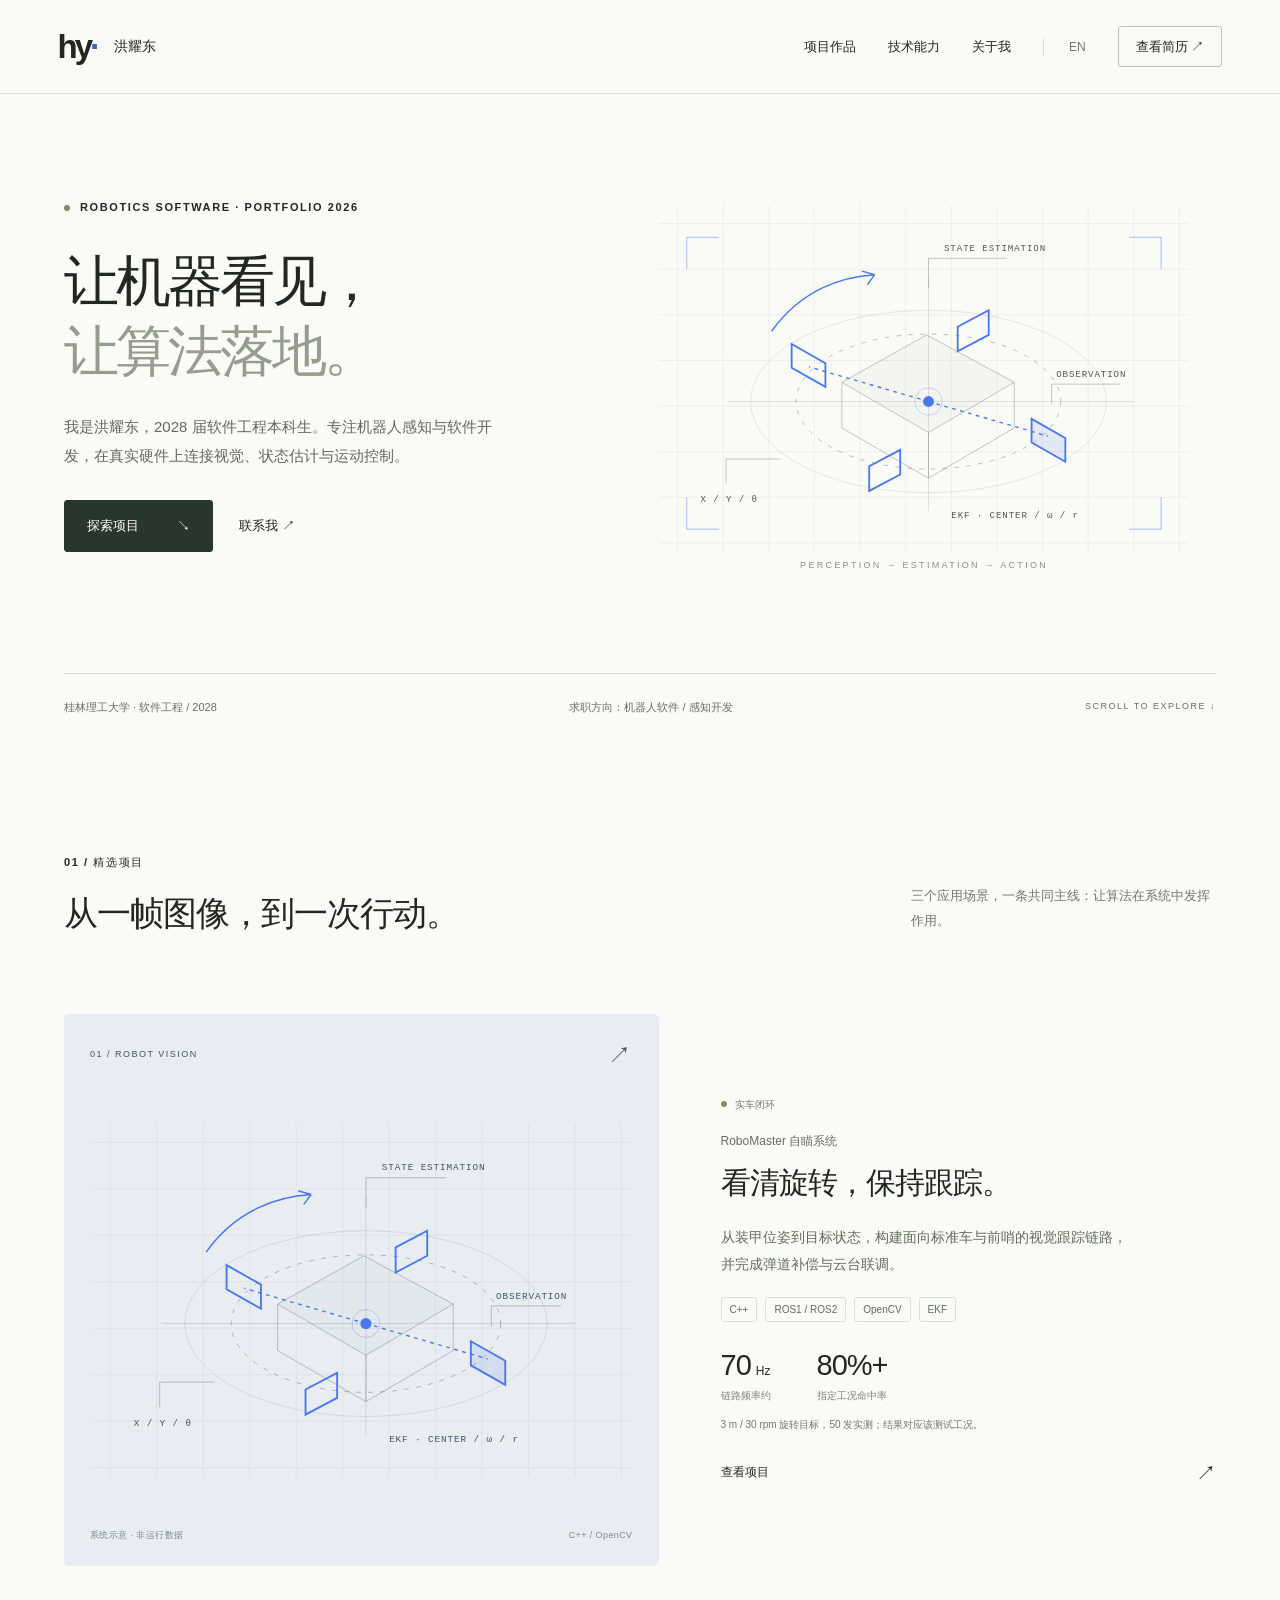
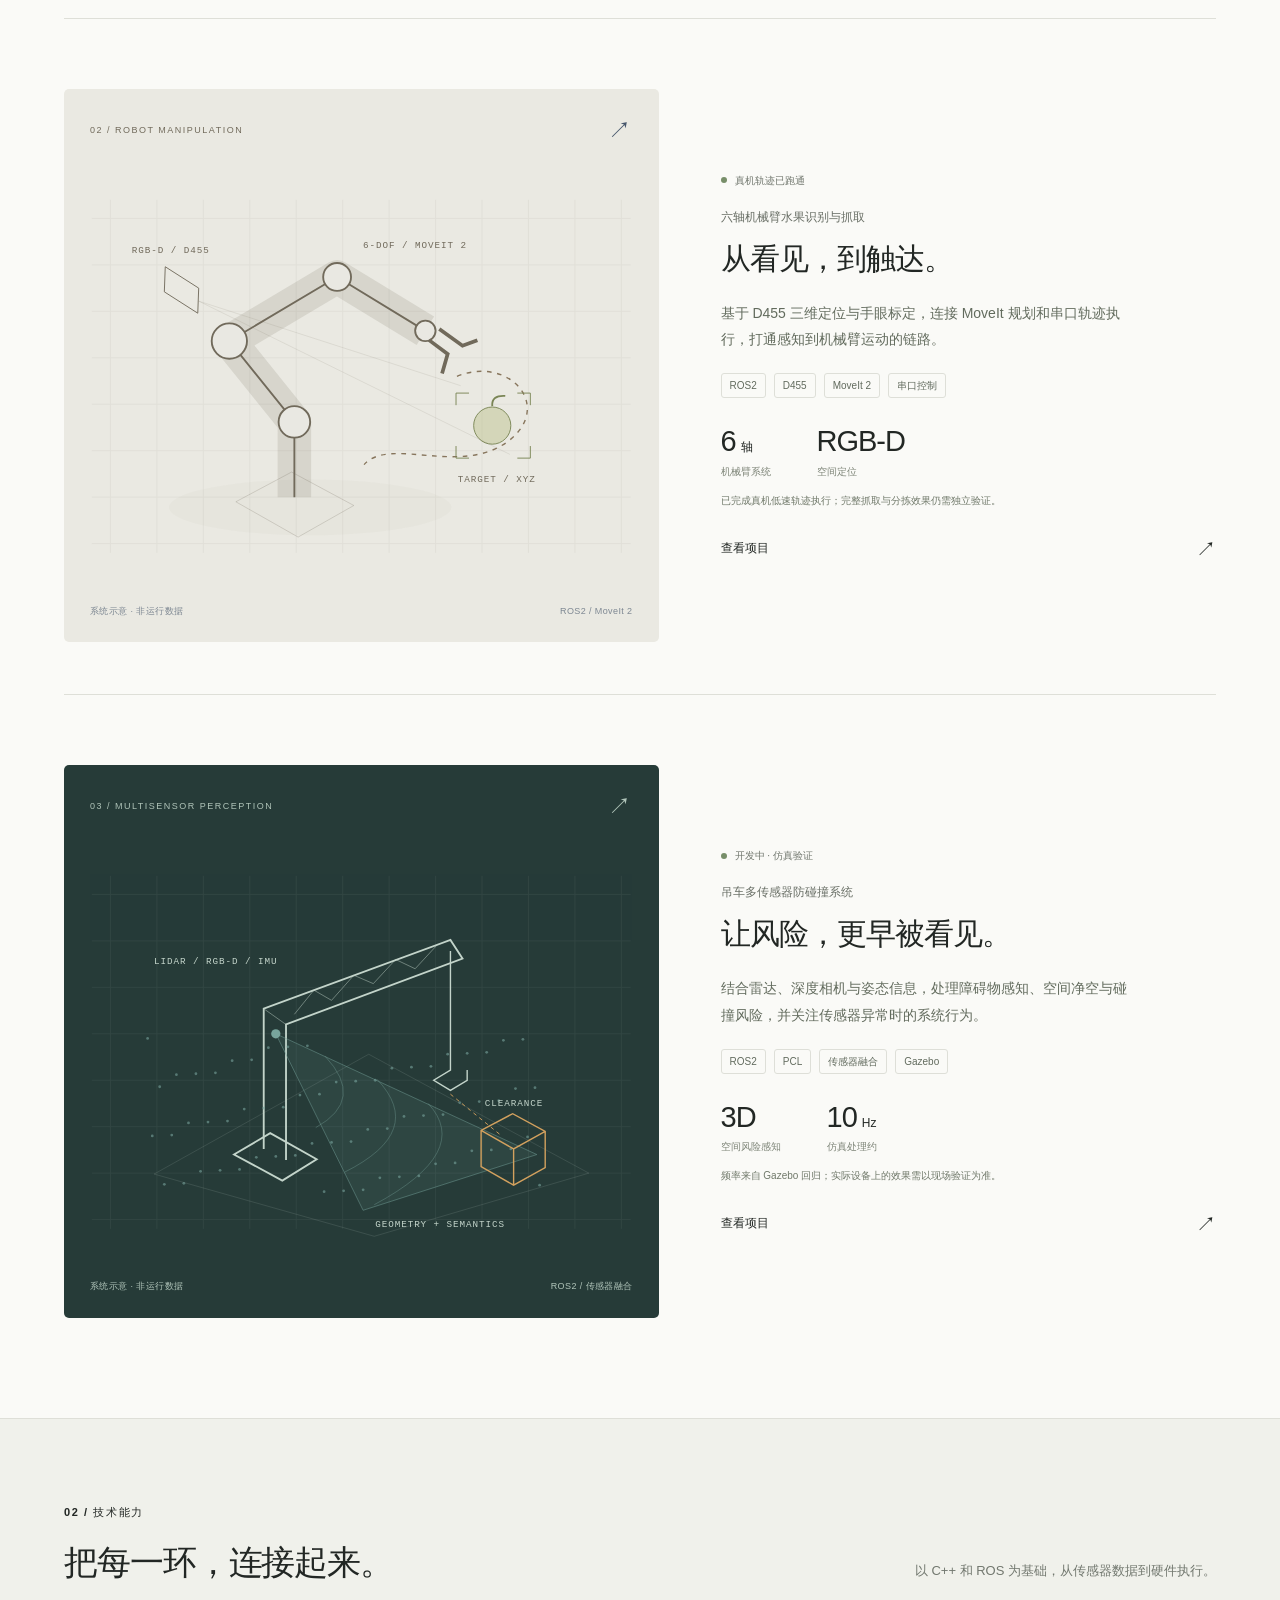
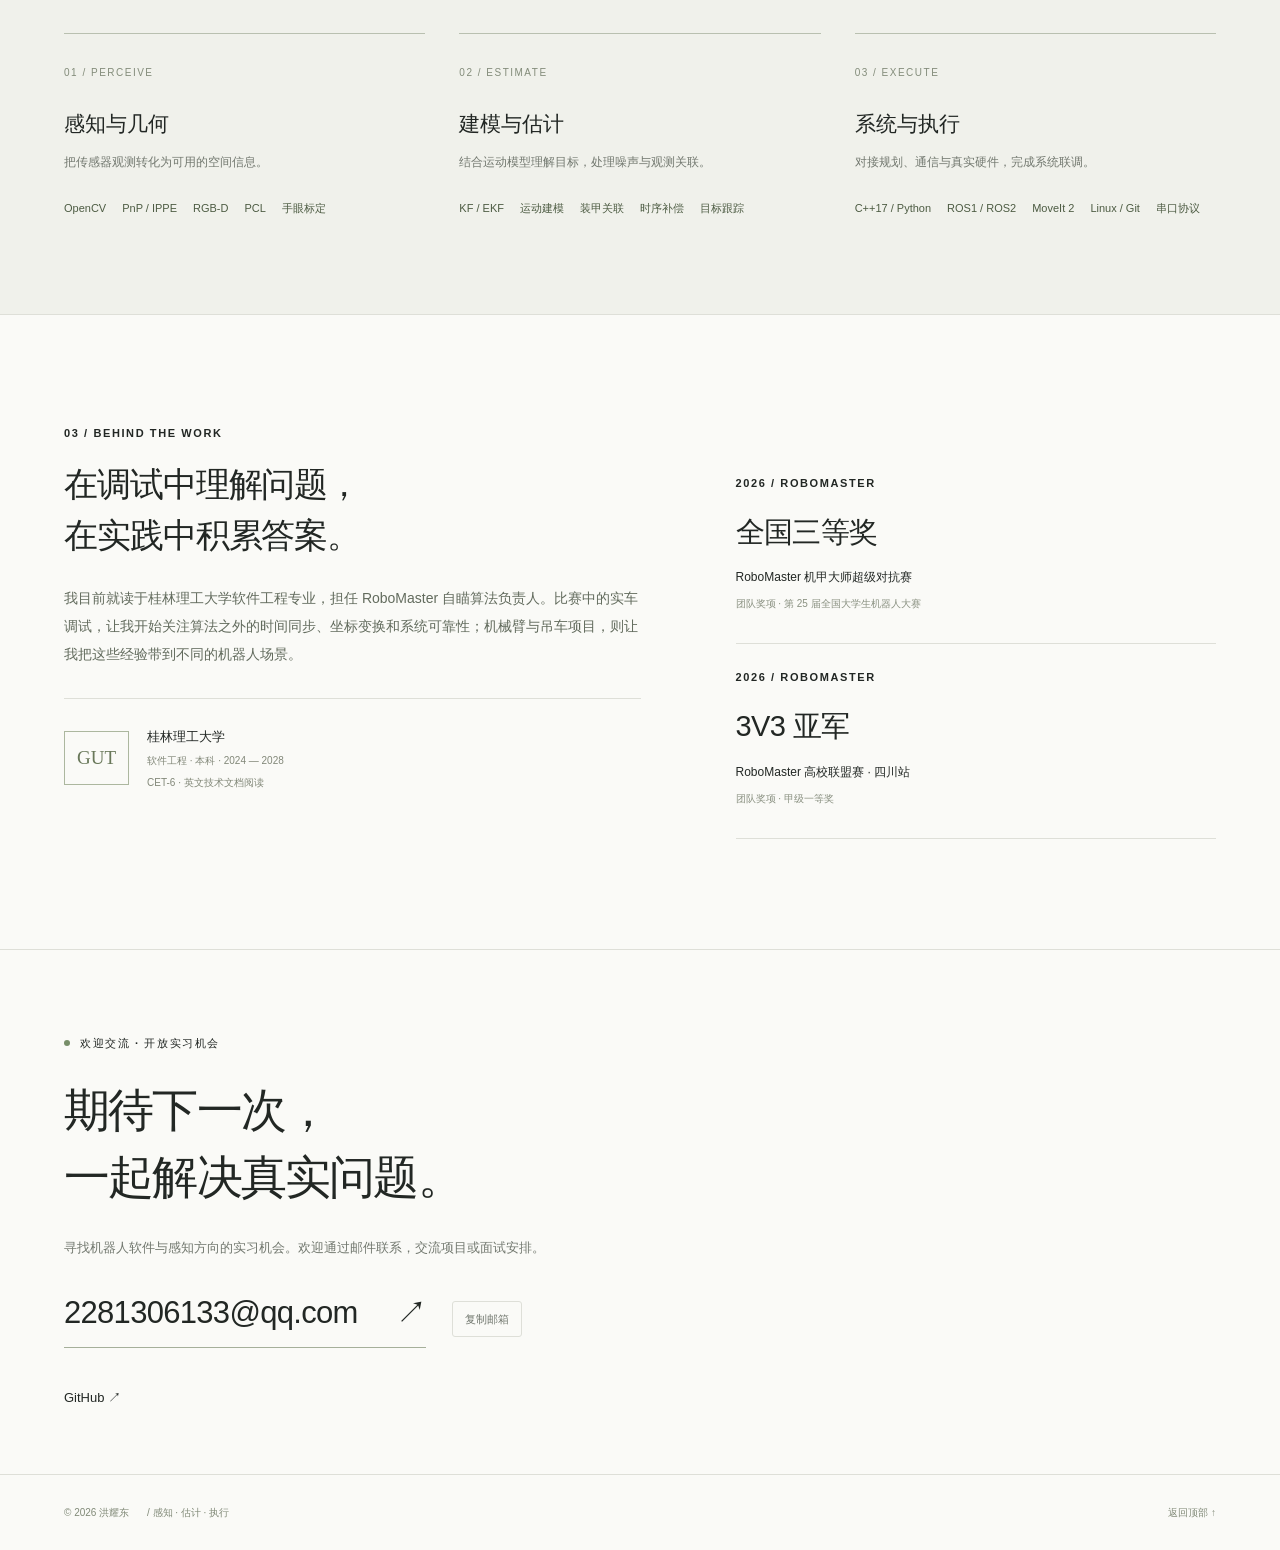
==== index.html @ 89d3815f "Publish robotics portfolio" ====
<!doctype html>
<html lang="zh-CN">
  <head>
    <meta charset="UTF-8" />
    <link rel="icon" type="image/svg+xml" href="/favicon.svg" />
    <meta name="viewport" content="width=device-width, initial-scale=1.0" />
    <meta name="description" content="洪耀东，2028 届软件工程本科生。机器人软件与感知作品集：RoboMaster 自瞄、六轴机械臂、多传感器防碰撞。" />
    <meta name="theme-color" content="#fafaf7" />
    <title>洪耀东 — 机器人软件与感知</title>
    <script type="module" crossorigin src="/assets/index-B3Crnq24.js"></script>
    <link rel="stylesheet" crossorigin href="/assets/index-DQKHk5WL.css">
  </head>
  <body>
    <div id="app"></div>
  </body>
</html>
---- assets/index-DQKHk5WL.css ----
:root{color:#222724;font-synthesis:none;--line:#dedfd8;--muted:#72786f;--accent:#3d61cb;background:#fafaf7;font-family:Inter,Segoe UI,PingFang SC,Microsoft YaHei,sans-serif;font-weight:400}*{box-sizing:border-box}html{scroll-behavior:smooth;scroll-padding-top:60px}body{margin:0}a{color:inherit;text-decoration:none}button{font:inherit;color:inherit;cursor:pointer;background:0 0;border:0}button,a{touch-action:manipulation}button:focus-visible,a:focus-visible{outline:2px solid var(--accent);outline-offset:6px}::selection{background:#dbe6f7}.wrap{max-width:1320px;margin:auto;padding:0 64px}.header{border-bottom:1px solid var(--line);z-index:5;background:#fafaf7ed;justify-content:space-between;align-items:center;height:94px;padding:0 4.5%;display:flex;position:relative}.brand{align-items:center;gap:18px;font-size:14px;font-weight:600;display:flex}.monogram{letter-spacing:-3px;font-size:33px;font-weight:750}.monogram span{color:var(--accent)}nav{align-items:center;gap:32px;font-size:13px;display:flex}nav a:hover,.text-link:hover{color:var(--accent)}.language{color:var(--muted);border-left:1px solid var(--line);padding-left:25px;font-size:12px}.resume-link{border:1px solid #bfc3ba;border-radius:3px;padding:10px 17px}.menu-toggle{display:none}.eyebrow{letter-spacing:1.6px;align-items:center;gap:10px;font-size:11px;font-weight:550;line-height:1.6;display:flex}.dot{background:#778e69;border-radius:50%;flex-shrink:0;width:6px;height:6px;display:inline-block}.hero{grid-template-columns:1.08fr 1fr;align-items:center;min-height:665px;padding-top:65px;display:grid;position:relative}.hero-copy{z-index:1;position:relative}.hero h1{letter-spacing:-3px;margin:30px 0 25px;font-size:clamp(40px,4.3vw,66px);font-weight:550;line-height:1.27}.hero h1 span{display:block}.muted{color:#969c90}.intro{color:#62695f;max-width:435px;margin-bottom:30px;font-size:15px;line-height:1.95}.button{border:1px solid var(--line);border-radius:3px;align-items:center;gap:38px;padding:15px 22px;font-size:13px;transition:transform .2s,background .2s;display:inline-flex}.button:hover{transform:translateY(-2px)}.primary{color:#fff;background:#28362d;border-color:#28362d}.primary:hover{background:#435849}.text-link{margin-left:26px;font-size:13px}.hero-art{margin-left:-30px;position:relative}.hero-art .diagram{color:#515b4c;width:112%;max-width:none}.art-caption{text-align:center;letter-spacing:2.3px;color:#8a9186;margin-top:-20px;font-size:9px;display:block}.hero-foot{border-top:1px solid var(--line);color:#686f63;grid-column:1/-1;justify-content:space-between;align-items:center;gap:20px;margin-top:62px;padding:25px 0;font-size:11px;display:flex}.scroll-note{letter-spacing:1.5px;font-size:9px}.work{padding-top:95px;padding-bottom:100px}.section-heading{justify-content:space-between;align-items:flex-end;gap:35px;margin-bottom:45px;display:flex}.section-heading h2,.about h2{letter-spacing:-1.1px;margin-top:16px;font-size:34px;font-weight:500;line-height:1.5}.section-heading>p{max-width:305px;color:var(--muted);padding-bottom:5px;font-size:13px;line-height:1.9}.project{border-bottom:1px solid var(--line);grid-template-columns:1.2fr 1fr;align-items:center;gap:62px;margin-bottom:40px;padding:30px 0 52px;display:grid}.project:last-child{border:0;margin-bottom:0;padding-bottom:0}.project-visual{text-align:left;color:#435269;background:#e9edf1;border-radius:5px;flex-direction:column;justify-content:space-between;width:100%;min-height:455px;transition:background .3s;display:flex;position:relative;overflow:hidden}.project-visual:hover{background:#e2e8ef}.project-visual .diagram{width:100%;margin:0 auto;transition:transform .6s}.project-visual:hover .diagram{transform:scale(1.035)}.visual-top,.visual-bottom{z-index:1;letter-spacing:1.5px;justify-content:space-between;align-items:center;gap:12px;width:100%;padding:24px 26px;font-size:9px;display:flex;position:relative}.visual-plus{color:#46566b;font-size:23px}.visual-bottom{letter-spacing:.4px;color:#7d8792;font-size:9px}.arm .project-visual{color:#716a5b;background:#eae9e2}.arm .project-visual:hover{background:#e3e2d8}.crane .project-visual{color:#c3d4ca;background:#263b38}.crane .visual-top,.crane .visual-bottom,.crane .visual-plus{color:#b0c4b9}.crane .project-visual:hover{background:#2e4641}.status{color:#71776e;align-items:center;gap:8px;margin-bottom:20px;font-size:10px;display:flex}.project-name{color:#696f66;margin-bottom:12px;font-size:12px}.project h3{letter-spacing:-1px;white-space:pre-line;margin:0 0 20px;font-size:30px;font-weight:500;line-height:1.4}.description{color:#73786f;max-width:410px;font-size:13px;line-height:1.9}.tags{flex-wrap:wrap;gap:8px;margin:20px 0 26px;display:flex}.tags span{border:1px solid var(--line);color:#626b5e;border-radius:3px;padding:4px 8px;font-size:10px}.metrics{gap:46px;display:flex}.metrics>div{flex-direction:column;gap:5px;display:flex}.metrics strong{letter-spacing:-1px;font-size:29px;font-weight:500;line-height:1.2}.metrics small{letter-spacing:0;margin-left:5px;font-size:12px}.metrics span{color:#7d8477;font-size:10px}.metric-note{color:#8c9287;max-width:380px;margin-top:13px;font-size:10px;line-height:1.7}.case-link{justify-content:space-between;width:100%;margin-top:10px;padding:20px 0 0;font-size:12px;display:flex}.case-link span{font-size:20px;line-height:1}.case-link:hover{color:var(--accent)}.capabilities{border-block:1px solid var(--line);background:#f0f1eb;padding:85px 0 95px}.skill-grid{grid-template-columns:repeat(3,1fr);gap:34px;display:grid}.skill-grid article{border-top:1px solid #b9c0b0;padding-top:25px}.skill-index{color:#838c7a;letter-spacing:1.5px;font-size:10px}.skill-grid h3{margin-top:25px;font-size:21px;font-weight:500}.skill-grid p{color:var(--muted);margin:12px 0 25px;font-size:12px;line-height:1.8}.skill-tags{color:#4c5b42;flex-wrap:wrap;gap:7px 16px;font-size:11px;line-height:1.9;display:flex}.about{grid-template-columns:1.2fr 1fr;gap:95px;padding-block:110px;display:grid}.about h2{white-space:pre-line}.about-text{color:var(--muted);margin:23px 0 30px;font-size:13px;line-height:2}.education{border-top:1px solid var(--line);align-items:center;gap:18px;padding-top:25px;display:flex}.education-mark{color:#69785a;border:1px solid #acb79f;padding:12px;font-family:Georgia,serif;font-size:19px}.education strong{font-size:13px;font-weight:500}.education p{color:#818778;margin-top:3px;font-size:10px;line-height:1.9}.awards{padding-top:25px}.awards article{border-bottom:1px solid var(--line);padding:25px 0 32px}.awards h3{letter-spacing:-.6px;margin:18px 0 14px;font-size:29px;font-weight:500}.awards article>p:not(.eyebrow){font-size:12px}.awards small{color:#899080;margin-top:10px;font-size:10px;display:block}.contact{border-top:1px solid var(--line);padding-block:85px 65px}.contact h2{letter-spacing:-1.8px;white-space:pre-line;margin:25px 0;font-size:46px;font-weight:500;line-height:1.45}.contact>p:not(.eyebrow){color:var(--muted);max-width:520px;font-size:13px;line-height:1.9}.contact-actions{flex-wrap:wrap;align-items:center;gap:26px;margin-top:30px;display:flex}.email{letter-spacing:-.7px;border-bottom:1px solid #a5af9a;padding-bottom:10px;font-size:clamp(20px,2.5vw,31px)}.email span{margin-left:30px}.copy{color:var(--muted);border:1px solid var(--line);border-radius:3px;padding:9px 12px;font-size:11px}.contact .text-link{margin:0}.feedback{min-height:22px;margin:5px 0 10px}footer{border-top:1px solid var(--line);color:#818a78;justify-content:space-between;align-items:center;gap:20px;font-size:10px;display:flex;padding-block:30px!important}.footer-note{margin-left:15px}dialog{color:#222724;overscroll-behavior:contain;background:#fafaf7;border:0;border-radius:8px;width:min(920px,100% - 40px);max-height:90dvh;padding:0}dialog::backdrop{-webkit-backdrop-filter:blur(5px);backdrop-filter:blur(5px);background:#1c261dd1}.detail{padding:55px 60px}.close{z-index:1;background:#e9ede2;border-radius:50%;width:40px;height:40px;margin-top:-25px;margin-left:auto;margin-right:-30px;font-size:30px;line-height:1;display:block;position:sticky;top:15px}.detail h2{margin:20px 0;font-size:32px;font-weight:500;line-height:1.4}.detail-intro{color:var(--muted);font-size:14px;line-height:1.9}.detail-meta{border-block:1px solid var(--line);flex-wrap:wrap;gap:28px;margin:26px 0 40px;padding:24px 0;display:flex}.detail-meta>div{gap:7px;font-size:12px;display:grid}.detail-meta small{color:var(--muted);font-size:10px}.detail-meta .status{align-self:center;margin:0}.detail h3{margin:30px 0 20px;font-size:16px;font-weight:500}.pipeline{flex-wrap:wrap;gap:8px;padding:0;list-style:none;display:flex}.pipeline li{background:#e9ede2;padding:12px;font-size:10px}.pipeline li:not(:last-child):after{content:" →";color:#8c9782;margin-left:10px}.contributions article{border-top:1px solid var(--line);gap:22px;padding:22px 0;display:flex}.contributions article>span{color:#8b977f;padding-top:4px;font-size:11px}.contributions h4{margin-bottom:10px;font-size:14px;font-weight:500}.contributions p,.validation>p:last-child{color:var(--muted);font-size:13px;line-height:1.9}.validation{background:#edf0e6;margin:20px 0 32px;padding:24px}.validation .eyebrow{margin-bottom:10px}.media img,.media video{-o-object-fit:contain;object-fit:contain;width:100%;max-height:500px}.media figure{margin:20px 0}.media figcaption{color:var(--muted);margin-top:8px;font-size:11px}.skip{z-index:30;background:#fff;padding:15px;position:fixed;top:-80px;left:20px}.skip:focus{top:10px}@media (width>=1500px){.hero{min-height:735px}.hero h1{font-size:68px}}@media (width<=1000px){.wrap,.header{padding-inline:35px}nav{gap:20px}.hero{min-height:620px}.hero h1{letter-spacing:-2px;font-size:45px}.hero-art{margin-left:-45px}.project{grid-template-columns:1.1fr 1fr;gap:32px}.project-visual{min-height:410px}.project h3{font-size:26px}.metrics{gap:30px}.about{gap:50px}.scroll-note{display:none}}@media (width<=700px){html{scroll-padding-top:20px}.wrap{padding-inline:24px}.header{height:76px;padding-inline:24px}.brand{gap:15px}.menu-toggle{min-width:44px;min-height:44px;font-size:24px;display:block}nav{border-bottom:1px solid var(--line);background:#fafaf7;padding:25px;display:none;position:absolute;top:76px;left:0;right:0;box-shadow:0 20px 25px #2227240a}nav.expanded{flex-direction:column;align-items:stretch;gap:0;display:flex}nav a,nav button{text-align:left;padding:14px}.language{border-left:0}.resume-link{margin-top:10px}.hero{min-height:0;padding-top:50px;display:block}.eyebrow{letter-spacing:1.1px;font-size:9px}.hero h1{margin:26px 0 22px;font-size:44px;line-height:1.3}.intro{max-width:460px;font-size:13px;line-height:1.9}.hero-art{margin:18px -12px 0}.hero-art .diagram{width:100%;max-height:310px}.art-caption{margin-top:-7px;font-size:8px}.hero-foot{margin-top:30px;padding:20px 0;font-size:10px;line-height:2.1;display:block}.hero-foot>span{display:block}.work{padding-top:55px;padding-bottom:60px}.section-heading{margin-bottom:26px;display:block}.section-heading h2,.about h2{margin-top:14px;font-size:27px}.section-heading>p{max-width:100%;margin-top:14px;font-size:12px}.project{grid-template-columns:1fr;gap:26px;margin-bottom:27px;padding-top:18px;padding-bottom:34px}.project-visual{min-height:0}.project-visual .diagram{max-height:315px}.visual-top,.visual-bottom{padding:18px 20px;font-size:8px}.project-copy{padding:0 3px}.project h3{font-size:29px}.status{margin-bottom:13px}.description{max-width:none;font-size:13px}.metrics{gap:55px}.metric-note{max-width:none}.case-link{padding-top:10px}.capabilities{padding:55px 0}.skill-grid{grid-template-columns:1fr;gap:32px}.skill-grid h3{margin-top:17px}.skill-grid p{margin-bottom:18px}.about{grid-template-columns:1fr;gap:15px;padding-block:60px}.awards{padding-top:0}.awards h3{font-size:27px}.contact{padding-block:55px 40px}.contact h2{letter-spacing:-1px;font-size:33px}.contact-actions{gap:18px}.email{font-size:23px}.email span{margin-left:12px}.footer-note{display:none}footer{font-size:9px}.detail{padding:30px 23px}.detail h2{font-size:26px}.close{margin-top:-15px;margin-right:-8px}.detail-meta{gap:20px}.pipeline li{font-size:10px}.contributions article{gap:13px}.validation{padding:20px}dialog{width:calc(100% - 20px);max-height:94dvh}}@media (prefers-reduced-motion:reduce){html{scroll-behavior:auto}*,:before,:after{transition:none!important;animation:none!important}}.hero-art{min-width:0}.hero-art .diagram{width:100%;max-width:100%}@media (width<=700px){.hero-foot>.scroll-note{display:none}.hero h1{font-size:clamp(36px,10.8vw,44px)}}.description,.about-text,.contributions p,.detail-intro{color:#626b5d;font-size:14px}.metric-note{color:#70796a}*,:before,:after,::backdrop{--tw-border-spacing-x:0;--tw-border-spacing-y:0;--tw-translate-x:0;--tw-translate-y:0;--tw-rotate:0;--tw-skew-x:0;--tw-skew-y:0;--tw-scale-x:1;--tw-scale-y:1;--tw-pan-x: ;--tw-pan-y: ;--tw-pinch-zoom: ;--tw-scroll-snap-strictness:proximity;--tw-gradient-from-position: ;--tw-gradient-via-position: ;--tw-gradient-to-position: ;--tw-ordinal: ;--tw-slashed-zero: ;--tw-numeric-figure: ;--tw-numeric-spacing: ;--tw-numeric-fraction: ;--tw-ring-inset: ;--tw-ring-offset-width:0px;--tw-ring-offset-color:#fff;--tw-ring-color:#3b82f680;--tw-ring-offset-shadow:0 0 #0000;--tw-ring-shadow:0 0 #0000;--tw-shadow:0 0 #0000;--tw-shadow-colored:0 0 #0000;--tw-blur: ;--tw-brightness: ;--tw-contrast: ;--tw-grayscale: ;--tw-hue-rotate: ;--tw-invert: ;--tw-saturate: ;--tw-sepia: ;--tw-drop-shadow: ;--tw-backdrop-blur: ;--tw-backdrop-brightness: ;--tw-backdrop-contrast: ;--tw-backdrop-grayscale: ;--tw-backdrop-hue-rotate: ;--tw-backdrop-invert: ;--tw-backdrop-opacity: ;--tw-backdrop-saturate: ;--tw-backdrop-sepia: ;--tw-contain-size: ;--tw-contain-layout: ;--tw-contain-paint: ;--tw-contain-style: }*,:before,:after{box-sizing:border-box;border:0 solid #e5e7eb}:before,:after{--tw-content:""}html,:host{-webkit-text-size-adjust:100%;tab-size:4;font-feature-settings:normal;font-variation-settings:normal;-webkit-tap-highlight-color:transparent;font-family:Microsoft YaHei,PingFang SC,Hiragino Sans GB,Noto Sans SC,system-ui,sans-serif;line-height:1.5}body{line-height:inherit;margin:0}hr{height:0;color:inherit;border-top-width:1px}abbr:where([title]){-webkit-text-decoration:underline dotted;text-decoration:underline dotted}h1,h2,h3,h4,h5,h6{font-size:inherit;font-weight:inherit}a{color:inherit;-webkit-text-decoration:inherit;text-decoration:inherit}b,strong{font-weight:bolder}code,kbd,samp,pre{font-feature-settings:normal;font-variation-settings:normal;font-family:ui-monospace,SFMono-Regular,Menlo,Monaco,Consolas,Liberation Mono,Courier New,monospace;font-size:1em}small{font-size:80%}sub,sup{vertical-align:baseline;font-size:75%;line-height:0;position:relative}sub{bottom:-.25em}sup{top:-.5em}table{text-indent:0;border-color:inherit;border-collapse:collapse}button,input,optgroup,select,textarea{font-feature-settings:inherit;font-variation-settings:inherit;font-family:inherit;font-size:100%;font-weight:inherit;line-height:inherit;letter-spacing:inherit;color:inherit;margin:0;padding:0}button,select{text-transform:none}button,input:where([type=button]),input:where([type=reset]),input:where([type=submit]){-webkit-appearance:button;background-color:#0000;background-image:none}:-moz-focusring{outline:auto}:-moz-ui-invalid{box-shadow:none}progress{vertical-align:baseline}::-webkit-inner-spin-button{height:auto}::-webkit-outer-spin-button{height:auto}[type=search]{-webkit-appearance:textfield;outline-offset:-2px}::-webkit-search-decoration{-webkit-appearance:none}::-webkit-file-upload-button{-webkit-appearance:button;font:inherit}summary{display:list-item}blockquote,dl,dd,h1,h2,h3,h4,h5,h6,hr,figure,p,pre{margin:0}fieldset{margin:0;padding:0}legend{padding:0}ol,ul,menu{margin:0;padding:0;list-style:none}dialog{padding:0}textarea{resize:vertical}input::-moz-placeholder{opacity:1;color:#9ca3af}textarea::-moz-placeholder{opacity:1;color:#9ca3af}input::placeholder,textarea::placeholder{opacity:1;color:#9ca3af}button,[role=button]{cursor:pointer}:disabled{cursor:default}img,svg,video,canvas,audio,iframe,embed,object{vertical-align:middle;display:block}img,video{max-width:100%;height:auto}[hidden]:where(:not([hidden=until-found])){display:none}.sr-only{clip:rect(0, 0, 0, 0);white-space:nowrap;border-width:0;width:1px;height:1px;margin:-1px;padding:0;position:absolute;overflow:hidden}.visible{visibility:visible}.fixed{position:fixed}.absolute{position:absolute}.relative{position:relative}.sticky{position:sticky}.inset-0{inset:0}.bottom-0{bottom:0}.bottom-4{bottom:1rem}.bottom-6{bottom:1.5rem}.left-0{left:0}.left-4{left:1rem}.right-0{right:0}.right-2{right:.5rem}.right-4{right:1rem}.right-6{right:1.5rem}.top-0{top:0}.top-2{top:.5rem}.top-4{top:1rem}.z-10{z-index:10}.z-30{z-index:30}.z-40{z-index:40}.z-50{z-index:50}.mx-1{margin-left:.25rem;margin-right:.25rem}.mx-auto{margin-left:auto;margin-right:auto}.mb-1{margin-bottom:.25rem}.mb-1\.5{margin-bottom:.375rem}.mb-12{margin-bottom:3rem}.mb-2{margin-bottom:.5rem}.mb-2\.5{margin-bottom:.625rem}.mb-3{margin-bottom:.75rem}.mb-4{margin-bottom:1rem}.mb-6{margin-bottom:1.5rem}.ml-0\.5{margin-left:.125rem}.mt-0\.5{margin-top:.125rem}.mt-1{margin-top:.25rem}.mt-2{margin-top:.5rem}.mt-3{margin-top:.75rem}.mt-4{margin-top:1rem}.mt-5{margin-top:1.25rem}.mt-6{margin-top:1.5rem}.mt-8{margin-top:2rem}.line-clamp-2{-webkit-line-clamp:2;-webkit-box-orient:vertical;display:-webkit-box;overflow:hidden}.block{display:block}.inline-block{display:inline-block}.flex{display:flex}.inline-flex{display:inline-flex}.grid{display:grid}.hidden{display:none}.h-1{height:.25rem}.h-10{height:2.5rem}.h-12{height:3rem}.h-14{height:3.5rem}.h-16{height:4rem}.h-3\.5{height:.875rem}.h-32{height:8rem}.h-4{height:1rem}.h-5{height:1.25rem}.h-6{height:1.5rem}.h-full{height:100%}.max-h-\[85vh\]{max-height:85vh}.min-h-\[60vh\]{min-height:60vh}.min-h-screen{min-height:100vh}.w-10{width:2.5rem}.w-12{width:3rem}.w-16{width:4rem}.w-3\.5{width:.875rem}.w-4{width:1rem}.w-5{width:1.25rem}.w-6{width:1.5rem}.w-full{width:100%}.min-w-0{min-width:0}.max-w-2xl{max-width:42rem}.max-w-3xl{max-width:48rem}.max-w-4xl{max-width:56rem}.max-w-5xl{max-width:64rem}.max-w-\[90vw\]{max-width:90vw}.max-w-lg{max-width:32rem}.flex-1{flex:1}.shrink-0{flex-shrink:0}.rotate-180{--tw-rotate:180deg;transform:translate(var(--tw-translate-x), var(--tw-translate-y)) rotate(var(--tw-rotate)) skewX(var(--tw-skew-x)) skewY(var(--tw-skew-y)) scaleX(var(--tw-scale-x)) scaleY(var(--tw-scale-y))}@keyframes fadeIn{0%{opacity:0}to{opacity:1}}.animate-fade-in{animation:.5s ease-out fadeIn}@keyframes slideUp{0%{opacity:0;transform:translateY(20px)}to{opacity:1;transform:translateY(0)}}.animate-slide-up{animation:.5s ease-out slideUp}.cursor-pointer{cursor:pointer}.grid-cols-1{grid-template-columns:repeat(1,minmax(0,1fr))}.grid-cols-2{grid-template-columns:repeat(2,minmax(0,1fr))}.flex-col{flex-direction:column}.flex-wrap{flex-wrap:wrap}.items-start{align-items:flex-start}.items-center{align-items:center}.items-baseline{align-items:baseline}.justify-center{justify-content:center}.justify-between{justify-content:space-between}.gap-1{gap:.25rem}.gap-1\.5{gap:.375rem}.gap-2{gap:.5rem}.gap-3{gap:.75rem}.gap-4{gap:1rem}.gap-5{gap:1.25rem}.gap-6{gap:1.5rem}.gap-8{gap:2rem}.space-y-10>:not([hidden])~:not([hidden]){--tw-space-y-reverse:0;margin-top:calc(2.5rem * calc(1 - var(--tw-space-y-reverse)));margin-bottom:calc(2.5rem * var(--tw-space-y-reverse))}.space-y-3>:not([hidden])~:not([hidden]){--tw-space-y-reverse:0;margin-top:calc(.75rem * calc(1 - var(--tw-space-y-reverse)));margin-bottom:calc(.75rem * var(--tw-space-y-reverse))}.space-y-6>:not([hidden])~:not([hidden]){--tw-space-y-reverse:0;margin-top:calc(1.5rem * calc(1 - var(--tw-space-y-reverse)));margin-bottom:calc(1.5rem * var(--tw-space-y-reverse))}.overflow-hidden{overflow:hidden}.whitespace-nowrap{white-space:nowrap}.whitespace-pre-line{white-space:pre-line}.text-balance{text-wrap:balance}.rounded{border-radius:.25rem}.rounded-full{border-radius:9999px}.rounded-lg{border-radius:.5rem}.rounded-md{border-radius:.375rem}.rounded-xl{border-radius:.75rem}.rounded-r-lg{border-top-right-radius:.5rem;border-bottom-right-radius:.5rem}.border{border-width:1px}.border-2{border-width:2px}.border-b{border-bottom-width:1px}.border-t{border-top-width:1px}.border-dashed{border-style:dashed}.border-brand-mid{--tw-border-opacity:1;border-color:rgb(46 116 181/var(--tw-border-opacity,1))}.border-brand-pale{--tw-border-opacity:1;border-color:rgb(214 228 240/var(--tw-border-opacity,1))}.border-brand-pale\/50{border-color:#d6e4f080}.border-gray-100{--tw-border-opacity:1;border-color:rgb(243 244 246/var(--tw-border-opacity,1))}.border-gray-200{--tw-border-opacity:1;border-color:rgb(229 231 235/var(--tw-border-opacity,1))}.border-gray-300{--tw-border-opacity:1;border-color:rgb(209 213 219/var(--tw-border-opacity,1))}.border-gray-50{--tw-border-opacity:1;border-color:rgb(249 250 251/var(--tw-border-opacity,1))}.border-transparent{border-color:#0000}.bg-black\/20{background-color:#0003}.bg-black\/50{background-color:#00000080}.bg-black\/85{background-color:#000000d9}.bg-brand-dark{--tw-bg-opacity:1;background-color:rgb(31 78 121/var(--tw-bg-opacity,1))}.bg-brand-darkest{--tw-bg-opacity:1;background-color:rgb(8 47 82/var(--tw-bg-opacity,1))}.bg-brand-mid{--tw-bg-opacity:1;background-color:rgb(46 116 181/var(--tw-bg-opacity,1))}.bg-brand-pale{--tw-bg-opacity:1;background-color:rgb(214 228 240/var(--tw-bg-opacity,1))}.bg-brand-pale\/50{background-color:#d6e4f080}.bg-gray-200{--tw-bg-opacity:1;background-color:rgb(229 231 235/var(--tw-bg-opacity,1))}.bg-gray-50{--tw-bg-opacity:1;background-color:rgb(249 250 251/var(--tw-bg-opacity,1))}.bg-gray-50\/50{background-color:#f9fafb80}.bg-neutral-100{--tw-bg-opacity:1;background-color:rgb(245 245 245/var(--tw-bg-opacity,1))}.bg-white{--tw-bg-opacity:1;background-color:rgb(255 255 255/var(--tw-bg-opacity,1))}.bg-white\/10{background-color:#ffffff1a}.bg-white\/90{background-color:#ffffffe6}.bg-gradient-to-br{background-image:linear-gradient(to bottom right, var(--tw-gradient-stops))}.bg-gradient-to-t{background-image:linear-gradient(to top, var(--tw-gradient-stops))}.from-white{--tw-gradient-from:#fff var(--tw-gradient-from-position);--tw-gradient-to:#fff0 var(--tw-gradient-to-position);--tw-gradient-stops:var(--tw-gradient-from), var(--tw-gradient-to)}.via-brand-pale\/30{--tw-gradient-to:#d6e4f000 var(--tw-gradient-to-position);--tw-gradient-stops:var(--tw-gradient-from), #d6e4f04d var(--tw-gradient-via-position), var(--tw-gradient-to)}.to-transparent{--tw-gradient-to:transparent var(--tw-gradient-to-position)}.to-white{--tw-gradient-to:#fff var(--tw-gradient-to-position)}.bg-cover{background-size:cover}.bg-center{background-position:50%}.object-contain{-o-object-fit:contain;object-fit:contain}.p-2{padding:.5rem}.px-1{padding-left:.25rem;padding-right:.25rem}.px-2{padding-left:.5rem;padding-right:.5rem}.px-2\.5{padding-left:.625rem;padding-right:.625rem}.px-3{padding-left:.75rem;padding-right:.75rem}.px-4{padding-left:1rem;padding-right:1rem}.px-5{padding-left:1.25rem;padding-right:1.25rem}.px-6{padding-left:1.5rem;padding-right:1.5rem}.py-0\.5{padding-top:.125rem;padding-bottom:.125rem}.py-1\.5{padding-top:.375rem;padding-bottom:.375rem}.py-10{padding-top:2.5rem;padding-bottom:2.5rem}.py-12{padding-top:3rem;padding-bottom:3rem}.py-2{padding-top:.5rem;padding-bottom:.5rem}.py-2\.5{padding-top:.625rem;padding-bottom:.625rem}.py-20{padding-top:5rem;padding-bottom:5rem}.py-3{padding-top:.75rem;padding-bottom:.75rem}.py-3\.5{padding-top:.875rem;padding-bottom:.875rem}.py-4{padding-top:1rem;padding-bottom:1rem}.py-8{padding-top:2rem;padding-bottom:2rem}.pb-2{padding-bottom:.5rem}.pb-4{padding-bottom:1rem}.pt-2{padding-top:.5rem}.pt-3{padding-top:.75rem}.pt-4{padding-top:1rem}.pt-6{padding-top:1.5rem}.text-left{text-align:left}.text-center{text-align:center}.font-mono{font-family:ui-monospace,SFMono-Regular,Menlo,Monaco,Consolas,Liberation Mono,Courier New,monospace}.text-2xl{font-size:1.5rem;line-height:2rem}.text-3xl{font-size:1.875rem;line-height:2.25rem}.text-4xl{font-size:2.25rem;line-height:2.5rem}.text-6xl{font-size:3.75rem;line-height:1}.text-\[10px\]{font-size:10px}.text-\[11px\]{font-size:11px}.text-lg{font-size:1.125rem;line-height:1.75rem}.text-sm{font-size:.875rem;line-height:1.25rem}.text-xs{font-size:.75rem;line-height:1rem}.font-bold{font-weight:700}.font-medium{font-weight:500}.font-semibold{font-weight:600}.uppercase{text-transform:uppercase}.leading-relaxed{line-height:1.625}.leading-snug{line-height:1.375}.tracking-tight{letter-spacing:-.025em}.tracking-wider{letter-spacing:.05em}.text-amber-600{--tw-text-opacity:1;color:rgb(217 119 6/var(--tw-text-opacity,1))}.text-blue-600{--tw-text-opacity:1;color:rgb(37 99 235/var(--tw-text-opacity,1))}.text-brand-dark{--tw-text-opacity:1;color:rgb(31 78 121/var(--tw-text-opacity,1))}.text-brand-darkest{--tw-text-opacity:1;color:rgb(8 47 82/var(--tw-text-opacity,1))}.text-brand-light{--tw-text-opacity:1;color:rgb(91 155 213/var(--tw-text-opacity,1))}.text-brand-mid{--tw-text-opacity:1;color:rgb(46 116 181/var(--tw-text-opacity,1))}.text-brand-pale{--tw-text-opacity:1;color:rgb(214 228 240/var(--tw-text-opacity,1))}.text-green-600{--tw-text-opacity:1;color:rgb(22 163 74/var(--tw-text-opacity,1))}.text-neutral-300{--tw-text-opacity:1;color:rgb(212 212 212/var(--tw-text-opacity,1))}.text-neutral-500{--tw-text-opacity:1;color:rgb(115 115 115/var(--tw-text-opacity,1))}.text-neutral-600{--tw-text-opacity:1;color:rgb(70 70 70/var(--tw-text-opacity,1))}.text-neutral-700{--tw-text-opacity:1;color:rgb(64 64 64/var(--tw-text-opacity,1))}.text-neutral-800{--tw-text-opacity:1;color:rgb(38 38 38/var(--tw-text-opacity,1))}.text-neutral-900{--tw-text-opacity:1;color:rgb(34 34 34/var(--tw-text-opacity,1))}.text-red-500{--tw-text-opacity:1;color:rgb(239 68 68/var(--tw-text-opacity,1))}.text-red-600{--tw-text-opacity:1;color:rgb(220 38 38/var(--tw-text-opacity,1))}.text-white{--tw-text-opacity:1;color:rgb(255 255 255/var(--tw-text-opacity,1))}.text-white\/60{color:#fff9}.opacity-80{opacity:.8}.shadow-2xl{--tw-shadow:0 25px 50px -12px #00000040;--tw-shadow-colored:0 25px 50px -12px var(--tw-shadow-color);box-shadow:var(--tw-ring-offset-shadow,0 0 #0000), var(--tw-ring-shadow,0 0 #0000), var(--tw-shadow)}.shadow-lg{--tw-shadow:0 10px 15px -3px #0000001a, 0 4px 6px -4px #0000001a;--tw-shadow-colored:0 10px 15px -3px var(--tw-shadow-color), 0 4px 6px -4px var(--tw-shadow-color);box-shadow:var(--tw-ring-offset-shadow,0 0 #0000), var(--tw-ring-shadow,0 0 #0000), var(--tw-shadow)}.shadow-sm{--tw-shadow:0 1px 2px 0 #0000000d;--tw-shadow-colored:0 1px 2px 0 var(--tw-shadow-color);box-shadow:var(--tw-ring-offset-shadow,0 0 #0000), var(--tw-ring-shadow,0 0 #0000), var(--tw-shadow)}.backdrop-blur-md{--tw-backdrop-blur:blur(12px);-webkit-backdrop-filter:var(--tw-backdrop-blur) var(--tw-backdrop-brightness) var(--tw-backdrop-contrast) var(--tw-backdrop-grayscale) var(--tw-backdrop-hue-rotate) var(--tw-backdrop-invert) var(--tw-backdrop-opacity) var(--tw-backdrop-saturate) var(--tw-backdrop-sepia);backdrop-filter:var(--tw-backdrop-blur) var(--tw-backdrop-brightness) var(--tw-backdrop-contrast) var(--tw-backdrop-grayscale) var(--tw-backdrop-hue-rotate) var(--tw-backdrop-invert) var(--tw-backdrop-opacity) var(--tw-backdrop-saturate) var(--tw-backdrop-sepia)}.backdrop-blur-sm{--tw-backdrop-blur:blur(4px);-webkit-backdrop-filter:var(--tw-backdrop-blur) var(--tw-backdrop-brightness) var(--tw-backdrop-contrast) var(--tw-backdrop-grayscale) var(--tw-backdrop-hue-rotate) var(--tw-backdrop-invert) var(--tw-backdrop-opacity) var(--tw-backdrop-saturate) var(--tw-backdrop-sepia);backdrop-filter:var(--tw-backdrop-blur) var(--tw-backdrop-brightness) var(--tw-backdrop-contrast) var(--tw-backdrop-grayscale) var(--tw-backdrop-hue-rotate) var(--tw-backdrop-invert) var(--tw-backdrop-opacity) var(--tw-backdrop-saturate) var(--tw-backdrop-sepia)}.transition{transition-property:color,background-color,border-color,text-decoration-color,fill,stroke,opacity,box-shadow,transform,filter,-webkit-backdrop-filter,backdrop-filter;transition-duration:.15s;transition-timing-function:cubic-bezier(.4,0,.2,1)}.transition-all{transition-property:all;transition-duration:.15s;transition-timing-function:cubic-bezier(.4,0,.2,1)}.transition-colors{transition-property:color,background-color,border-color,text-decoration-color,fill,stroke;transition-duration:.15s;transition-timing-function:cubic-bezier(.4,0,.2,1)}.transition-shadow{transition-property:box-shadow;transition-duration:.15s;transition-timing-function:cubic-bezier(.4,0,.2,1)}.transition-transform{transition-property:transform;transition-duration:.15s;transition-timing-function:cubic-bezier(.4,0,.2,1)}.duration-200{transition-duration:.2s}.duration-300{transition-duration:.3s}.hover\:border-brand-mid:hover{--tw-border-opacity:1;border-color:rgb(46 116 181/var(--tw-border-opacity,1))}.hover\:border-brand-pale:hover{--tw-border-opacity:1;border-color:rgb(214 228 240/var(--tw-border-opacity,1))}.hover\:bg-brand-darkest:hover{--tw-bg-opacity:1;background-color:rgb(8 47 82/var(--tw-bg-opacity,1))}.hover\:bg-brand-pale:hover{--tw-bg-opacity:1;background-color:rgb(214 228 240/var(--tw-bg-opacity,1))}.hover\:bg-brand-pale\/50:hover{background-color:#d6e4f080}.hover\:bg-white\/20:hover{background-color:#fff3}.hover\:text-brand-dark:hover{--tw-text-opacity:1;color:rgb(31 78 121/var(--tw-text-opacity,1))}.hover\:text-brand-darkest:hover{--tw-text-opacity:1;color:rgb(8 47 82/var(--tw-text-opacity,1))}.hover\:text-brand-mid:hover{--tw-text-opacity:1;color:rgb(46 116 181/var(--tw-text-opacity,1))}.hover\:underline:hover{text-decoration-line:underline}.hover\:shadow-md:hover{--tw-shadow:0 4px 6px -1px #0000001a, 0 2px 4px -2px #0000001a;--tw-shadow-colored:0 4px 6px -1px var(--tw-shadow-color), 0 2px 4px -2px var(--tw-shadow-color);box-shadow:var(--tw-ring-offset-shadow,0 0 #0000), var(--tw-ring-shadow,0 0 #0000), var(--tw-shadow)}.group:hover .group-hover\:scale-110{--tw-scale-x:1.1;--tw-scale-y:1.1;transform:translate(var(--tw-translate-x), var(--tw-translate-y)) rotate(var(--tw-rotate)) skewX(var(--tw-skew-x)) skewY(var(--tw-skew-y)) scaleX(var(--tw-scale-x)) scaleY(var(--tw-scale-y))}.group:hover .group-hover\:bg-black\/10{background-color:#0000001a}.group:hover .group-hover\:bg-white{--tw-bg-opacity:1;background-color:rgb(255 255 255/var(--tw-bg-opacity,1))}@media (width>=640px){.sm\:grid-cols-2{grid-template-columns:repeat(2,minmax(0,1fr))}}@media (width>=768px){.md\:flex{display:flex}.md\:hidden{display:none}.md\:grid-cols-2{grid-template-columns:repeat(2,minmax(0,1fr))}.md\:grid-cols-4{grid-template-columns:repeat(4,minmax(0,1fr))}.md\:flex-row{flex-direction:row}.md\:justify-start{justify-content:flex-start}.md\:py-32{padding-top:8rem;padding-bottom:8rem}.md\:text-left{text-align:left}.md\:text-3xl{font-size:1.875rem;line-height:2.25rem}.md\:text-5xl{font-size:3rem;line-height:1}.md\:text-base{font-size:1rem;line-height:1.5rem}.md\:text-sm{font-size:.875rem;line-height:1.25rem}.md\:text-xl{font-size:1.25rem;line-height:1.75rem}}@media (width>=1024px){.lg\:grid-cols-3{grid-template-columns:repeat(3,minmax(0,1fr))}.lg\:text-6xl{font-size:3.75rem;line-height:1}}
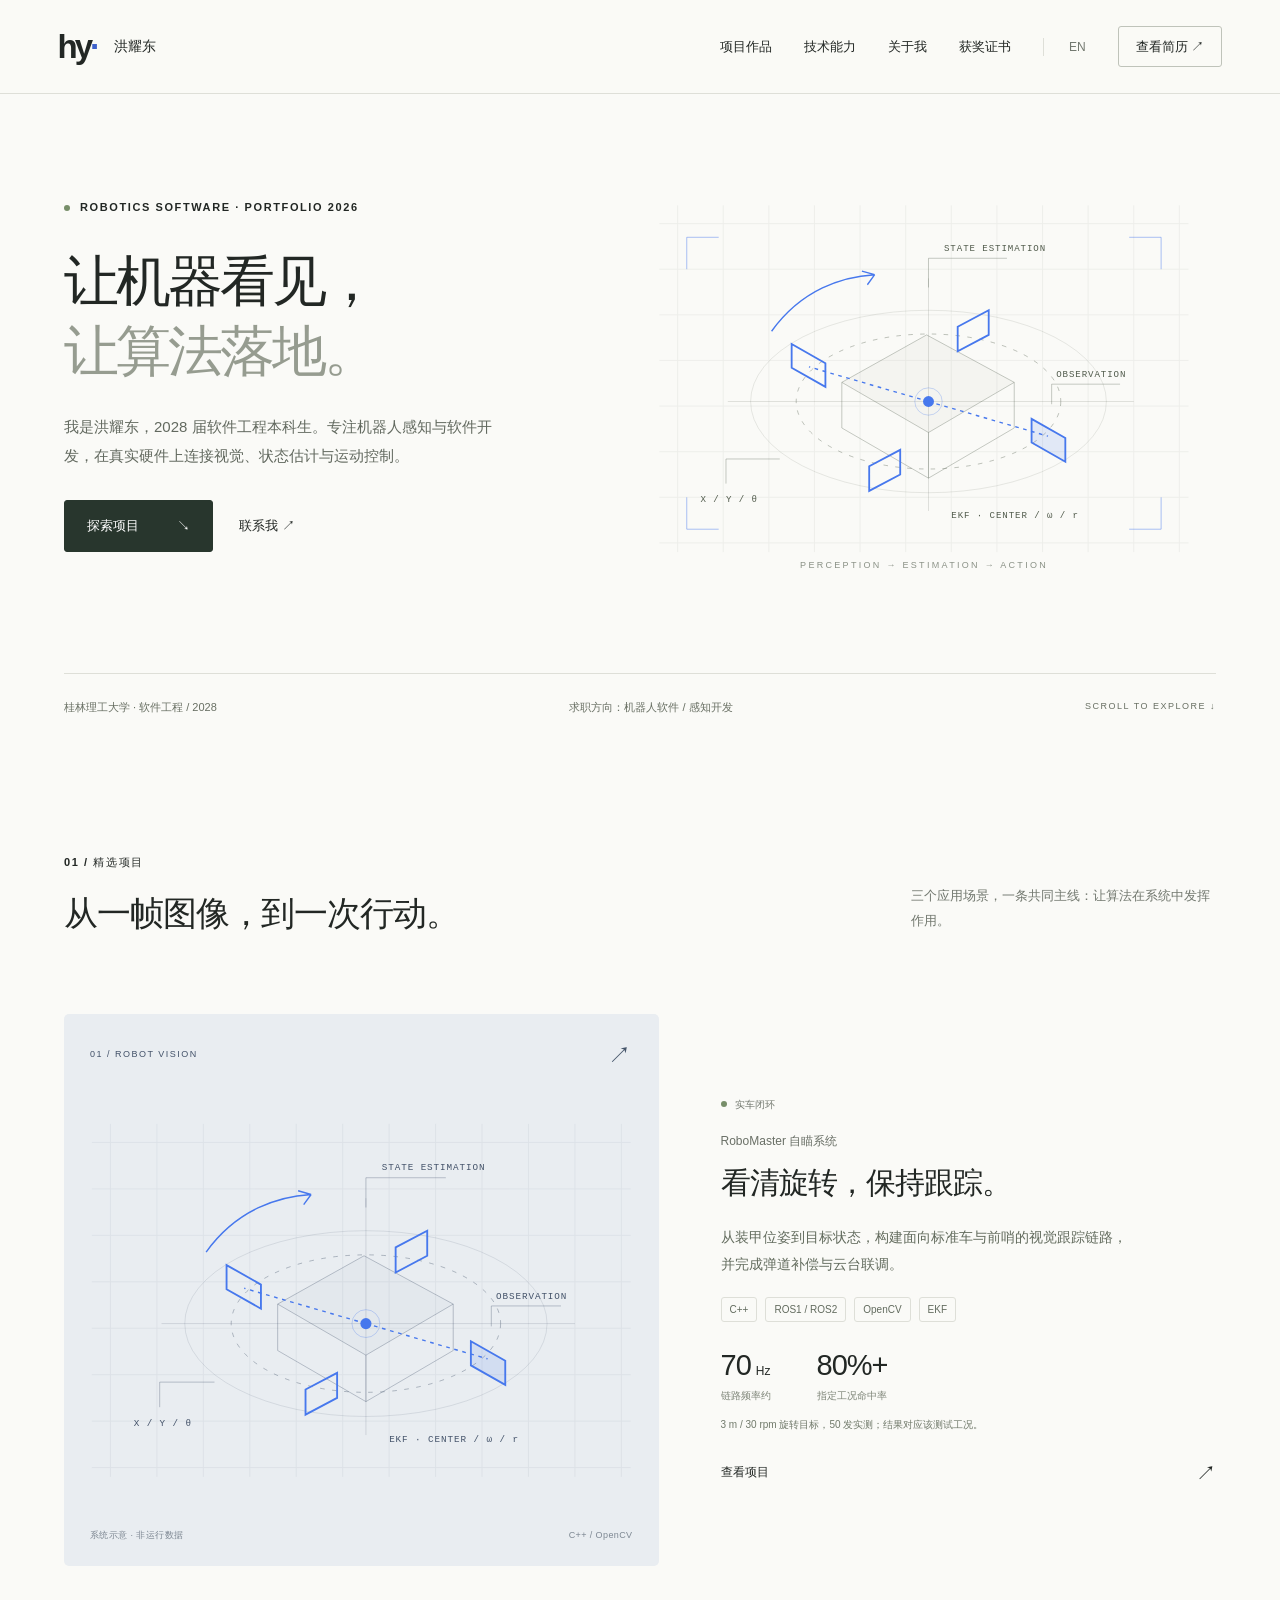
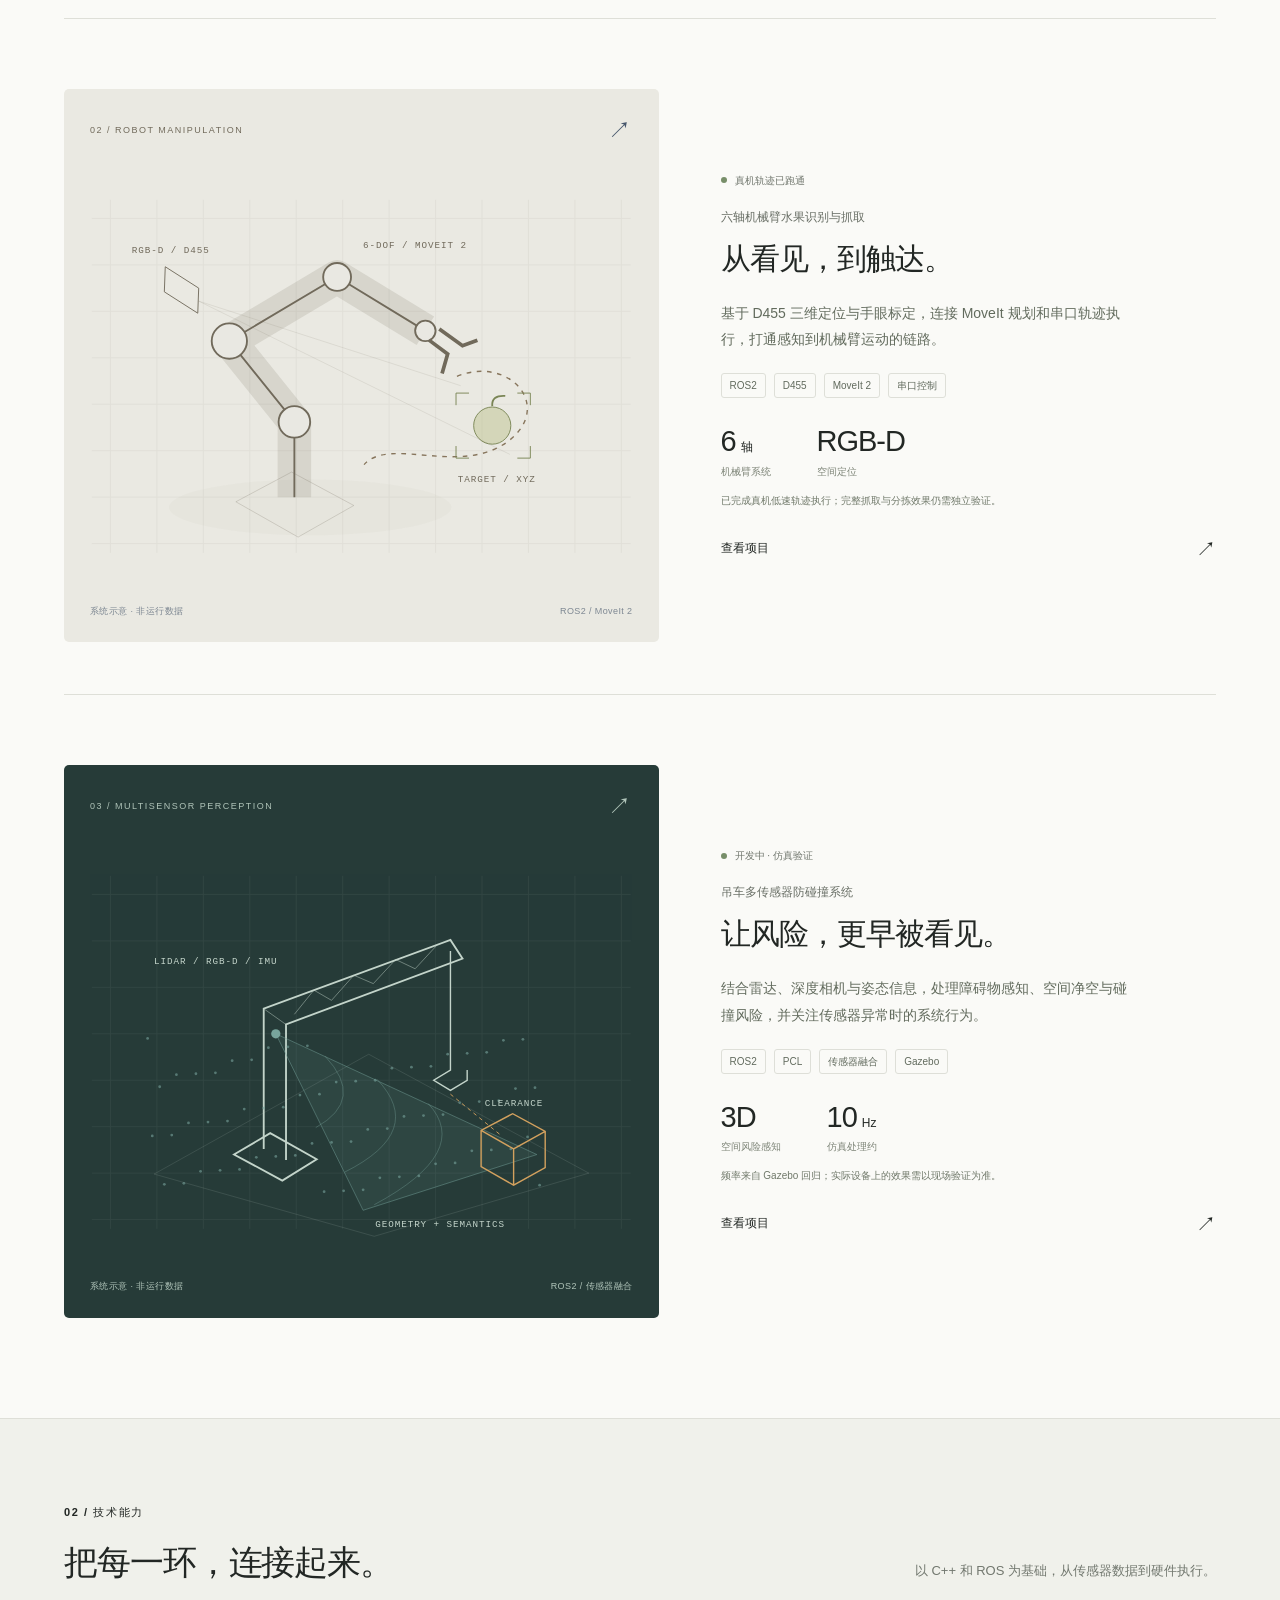
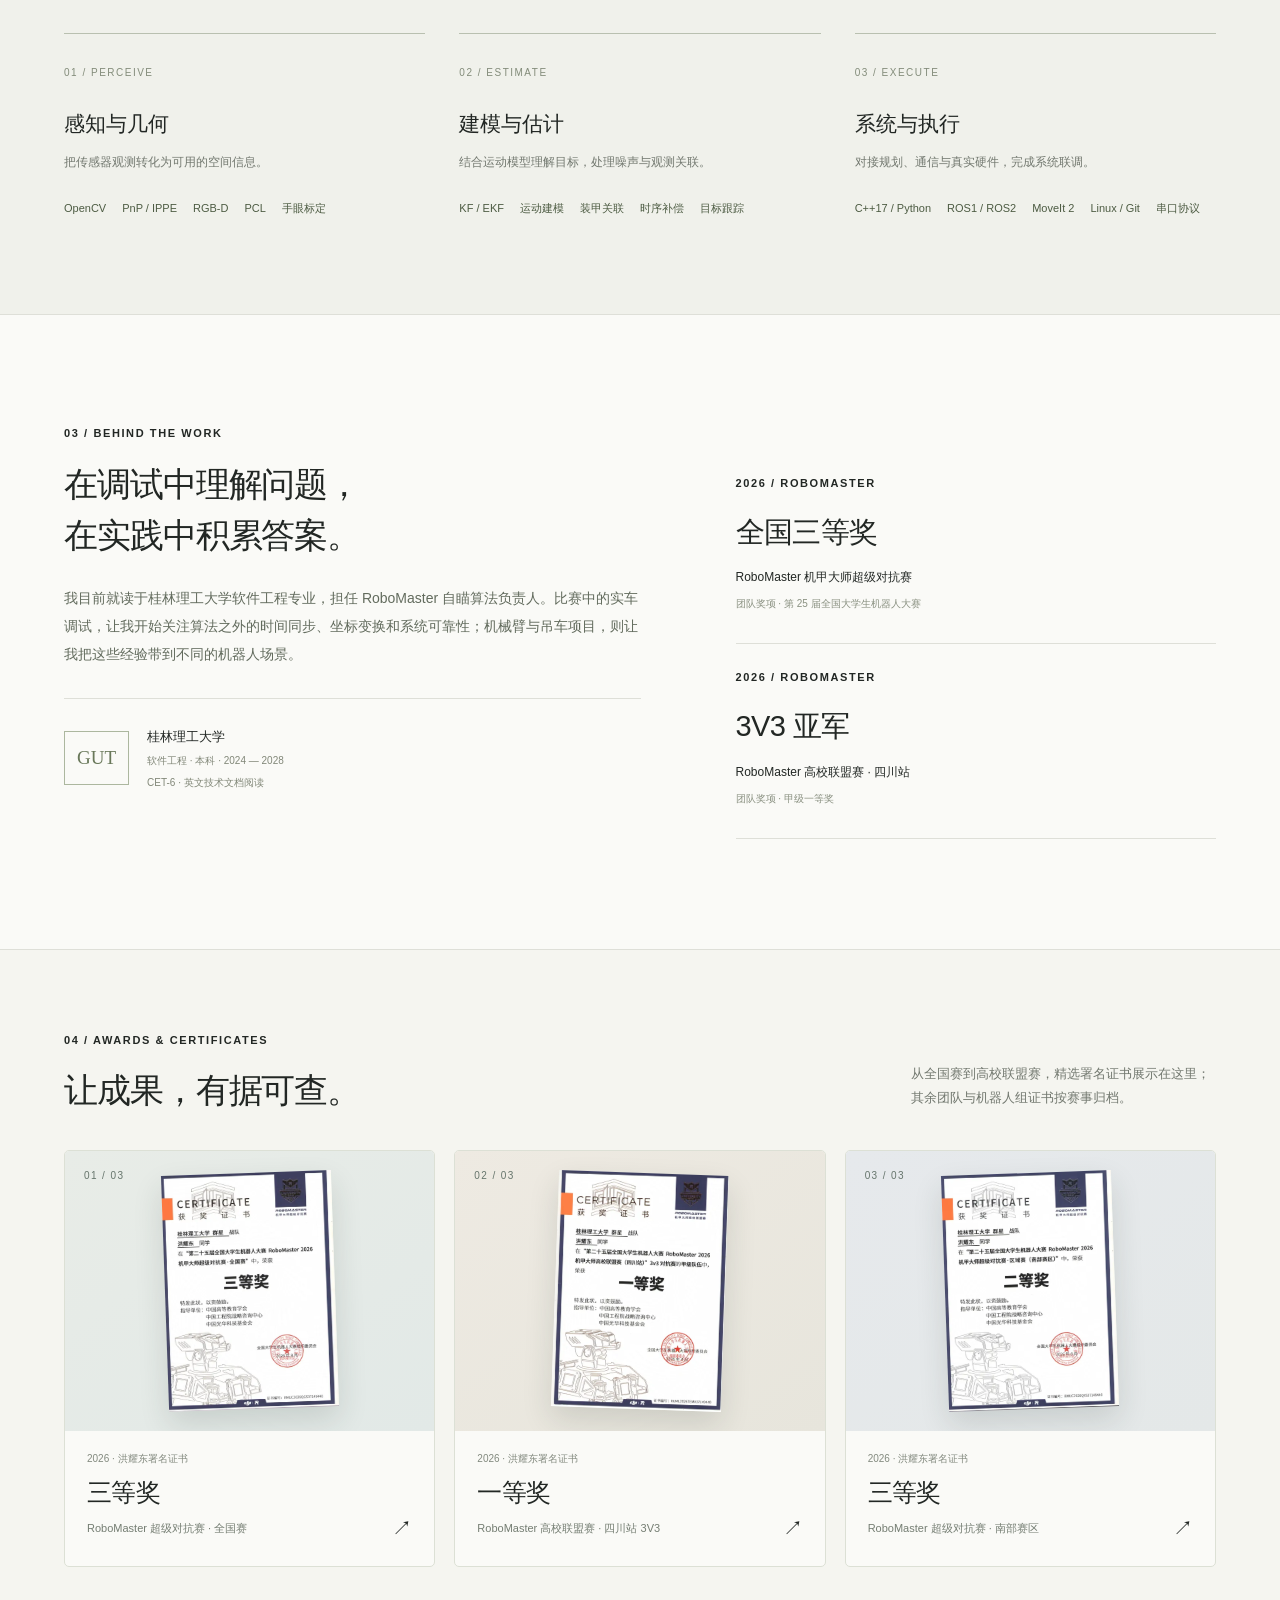
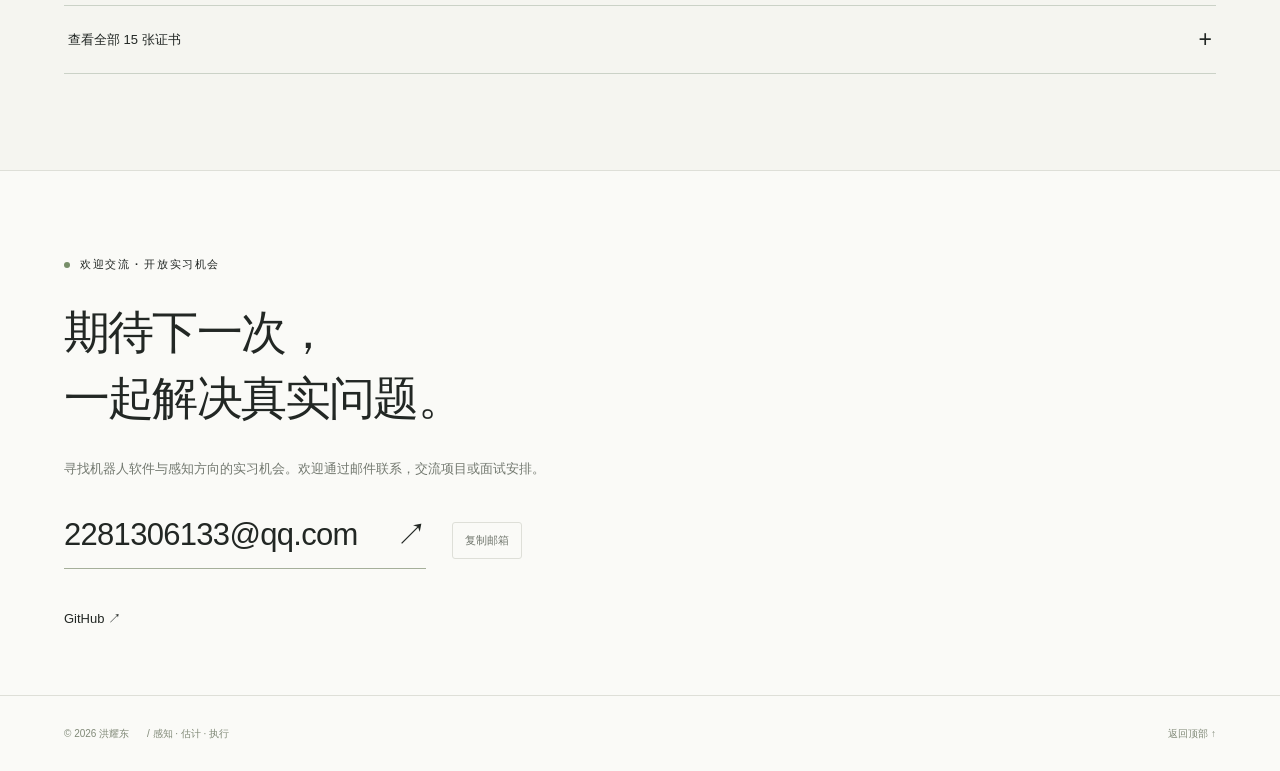
==== commit e116b5ca: "Add RoboMaster certificates to portfolio" ====
--- a/index.html
+++ b/index.html
@@ -7,8 +7,8 @@
     <meta name="description" content="洪耀东，2028 届软件工程本科生。机器人软件与感知作品集：RoboMaster 自瞄、六轴机械臂、多传感器防碰撞。" />
     <meta name="theme-color" content="#fafaf7" />
     <title>洪耀东 — 机器人软件与感知</title>
-    <script type="module" crossorigin src="/assets/index-B3Crnq24.js"></script>
-    <link rel="stylesheet" crossorigin href="/assets/index-DQKHk5WL.css">
+    <script type="module" crossorigin src="/assets/index-VSAuZlXB.js"></script>
+    <link rel="stylesheet" crossorigin href="/assets/index-DfOLyG9h.css">
   </head>
   <body>
     <div id="app"></div>
--- a/assets/index-DfOLyG9h.css
+++ b/assets/index-DfOLyG9h.css
@@ -0,0 +1 @@
+:root{color:#222724;font-synthesis:none;--line:#dedfd8;--muted:#72786f;--accent:#3d61cb;background:#fafaf7;font-family:Inter,Segoe UI,PingFang SC,Microsoft YaHei,sans-serif;font-weight:400}*{box-sizing:border-box}html{scroll-behavior:smooth;scroll-padding-top:60px}body{margin:0}a{color:inherit;text-decoration:none}button{font:inherit;color:inherit;cursor:pointer;background:0 0;border:0}button,a{touch-action:manipulation}button:focus-visible,a:focus-visible{outline:2px solid var(--accent);outline-offset:6px}::selection{background:#dbe6f7}.wrap{max-width:1320px;margin:auto;padding:0 64px}.header{border-bottom:1px solid var(--line);z-index:5;background:#fafaf7ed;justify-content:space-between;align-items:center;height:94px;padding:0 4.5%;display:flex;position:relative}.brand{align-items:center;gap:18px;font-size:14px;font-weight:600;display:flex}.monogram{letter-spacing:-3px;font-size:33px;font-weight:750}.monogram span{color:var(--accent)}nav{align-items:center;gap:32px;font-size:13px;display:flex}nav a:hover,.text-link:hover{color:var(--accent)}.language{color:var(--muted);border-left:1px solid var(--line);padding-left:25px;font-size:12px}.resume-link{border:1px solid #bfc3ba;border-radius:3px;padding:10px 17px}.menu-toggle{display:none}.eyebrow{letter-spacing:1.6px;align-items:center;gap:10px;font-size:11px;font-weight:550;line-height:1.6;display:flex}.dot{background:#778e69;border-radius:50%;flex-shrink:0;width:6px;height:6px;display:inline-block}.hero{grid-template-columns:1.08fr 1fr;align-items:center;min-height:665px;padding-top:65px;display:grid;position:relative}.hero-copy{z-index:1;position:relative}.hero h1{letter-spacing:-3px;margin:30px 0 25px;font-size:clamp(40px,4.3vw,66px);font-weight:550;line-height:1.27}.hero h1 span{display:block}.muted{color:#969c90}.intro{color:#62695f;max-width:435px;margin-bottom:30px;font-size:15px;line-height:1.95}.button{border:1px solid var(--line);border-radius:3px;align-items:center;gap:38px;padding:15px 22px;font-size:13px;transition:transform .2s,background .2s;display:inline-flex}.button:hover{transform:translateY(-2px)}.primary{color:#fff;background:#28362d;border-color:#28362d}.primary:hover{background:#435849}.text-link{margin-left:26px;font-size:13px}.hero-art{margin-left:-30px;position:relative}.hero-art .diagram{color:#515b4c;width:112%;max-width:none}.art-caption{text-align:center;letter-spacing:2.3px;color:#8a9186;margin-top:-20px;font-size:9px;display:block}.hero-foot{border-top:1px solid var(--line);color:#686f63;grid-column:1/-1;justify-content:space-between;align-items:center;gap:20px;margin-top:62px;padding:25px 0;font-size:11px;display:flex}.scroll-note{letter-spacing:1.5px;font-size:9px}.work{padding-top:95px;padding-bottom:100px}.section-heading{justify-content:space-between;align-items:flex-end;gap:35px;margin-bottom:45px;display:flex}.section-heading h2,.about h2{letter-spacing:-1.1px;margin-top:16px;font-size:34px;font-weight:500;line-height:1.5}.section-heading>p{max-width:305px;color:var(--muted);padding-bottom:5px;font-size:13px;line-height:1.9}.project{border-bottom:1px solid var(--line);grid-template-columns:1.2fr 1fr;align-items:center;gap:62px;margin-bottom:40px;padding:30px 0 52px;display:grid}.project:last-child{border:0;margin-bottom:0;padding-bottom:0}.project-visual{text-align:left;color:#435269;background:#e9edf1;border-radius:5px;flex-direction:column;justify-content:space-between;width:100%;min-height:455px;transition:background .3s;display:flex;position:relative;overflow:hidden}.project-visual:hover{background:#e2e8ef}.project-visual .diagram{width:100%;margin:0 auto;transition:transform .6s}.project-visual:hover .diagram{transform:scale(1.035)}.visual-top,.visual-bottom{z-index:1;letter-spacing:1.5px;justify-content:space-between;align-items:center;gap:12px;width:100%;padding:24px 26px;font-size:9px;display:flex;position:relative}.visual-plus{color:#46566b;font-size:23px}.visual-bottom{letter-spacing:.4px;color:#7d8792;font-size:9px}.arm .project-visual{color:#716a5b;background:#eae9e2}.arm .project-visual:hover{background:#e3e2d8}.crane .project-visual{color:#c3d4ca;background:#263b38}.crane .visual-top,.crane .visual-bottom,.crane .visual-plus{color:#b0c4b9}.crane .project-visual:hover{background:#2e4641}.status{color:#71776e;align-items:center;gap:8px;margin-bottom:20px;font-size:10px;display:flex}.project-name{color:#696f66;margin-bottom:12px;font-size:12px}.project h3{letter-spacing:-1px;white-space:pre-line;margin:0 0 20px;font-size:30px;font-weight:500;line-height:1.4}.description{color:#73786f;max-width:410px;font-size:13px;line-height:1.9}.tags{flex-wrap:wrap;gap:8px;margin:20px 0 26px;display:flex}.tags span{border:1px solid var(--line);color:#626b5e;border-radius:3px;padding:4px 8px;font-size:10px}.metrics{gap:46px;display:flex}.metrics>div{flex-direction:column;gap:5px;display:flex}.metrics strong{letter-spacing:-1px;font-size:29px;font-weight:500;line-height:1.2}.metrics small{letter-spacing:0;margin-left:5px;font-size:12px}.metrics span{color:#7d8477;font-size:10px}.metric-note{color:#8c9287;max-width:380px;margin-top:13px;font-size:10px;line-height:1.7}.case-link{justify-content:space-between;width:100%;margin-top:10px;padding:20px 0 0;font-size:12px;display:flex}.case-link span{font-size:20px;line-height:1}.case-link:hover{color:var(--accent)}.capabilities{border-block:1px solid var(--line);background:#f0f1eb;padding:85px 0 95px}.skill-grid{grid-template-columns:repeat(3,1fr);gap:34px;display:grid}.skill-grid article{border-top:1px solid #b9c0b0;padding-top:25px}.skill-index{color:#838c7a;letter-spacing:1.5px;font-size:10px}.skill-grid h3{margin-top:25px;font-size:21px;font-weight:500}.skill-grid p{color:var(--muted);margin:12px 0 25px;font-size:12px;line-height:1.8}.skill-tags{color:#4c5b42;flex-wrap:wrap;gap:7px 16px;font-size:11px;line-height:1.9;display:flex}.about{grid-template-columns:1.2fr 1fr;gap:95px;padding-block:110px;display:grid}.about h2{white-space:pre-line}.about-text{color:var(--muted);margin:23px 0 30px;font-size:13px;line-height:2}.education{border-top:1px solid var(--line);align-items:center;gap:18px;padding-top:25px;display:flex}.education-mark{color:#69785a;border:1px solid #acb79f;padding:12px;font-family:Georgia,serif;font-size:19px}.education strong{font-size:13px;font-weight:500}.education p{color:#818778;margin-top:3px;font-size:10px;line-height:1.9}.awards{padding-top:25px}.awards article{border-bottom:1px solid var(--line);padding:25px 0 32px}.awards h3{letter-spacing:-.6px;margin:18px 0 14px;font-size:29px;font-weight:500}.awards article>p:not(.eyebrow){font-size:12px}.awards small{color:#899080;margin-top:10px;font-size:10px;display:block}.contact{border-top:1px solid var(--line);padding-block:85px 65px}.contact h2{letter-spacing:-1.8px;white-space:pre-line;margin:25px 0;font-size:46px;font-weight:500;line-height:1.45}.contact>p:not(.eyebrow){color:var(--muted);max-width:520px;font-size:13px;line-height:1.9}.contact-actions{flex-wrap:wrap;align-items:center;gap:26px;margin-top:30px;display:flex}.email{letter-spacing:-.7px;border-bottom:1px solid #a5af9a;padding-bottom:10px;font-size:clamp(20px,2.5vw,31px)}.email span{margin-left:30px}.copy{color:var(--muted);border:1px solid var(--line);border-radius:3px;padding:9px 12px;font-size:11px}.contact .text-link{margin:0}.feedback{min-height:22px;margin:5px 0 10px}footer{border-top:1px solid var(--line);color:#818a78;justify-content:space-between;align-items:center;gap:20px;font-size:10px;display:flex;padding-block:30px!important}.footer-note{margin-left:15px}dialog{color:#222724;overscroll-behavior:contain;background:#fafaf7;border:0;border-radius:8px;width:min(920px,100% - 40px);max-height:90dvh;padding:0}dialog::backdrop{-webkit-backdrop-filter:blur(5px);backdrop-filter:blur(5px);background:#1c261dd1}.detail{padding:55px 60px}.close{z-index:1;background:#e9ede2;border-radius:50%;width:40px;height:40px;margin-top:-25px;margin-left:auto;margin-right:-30px;font-size:30px;line-height:1;display:block;position:sticky;top:15px}.detail h2{margin:20px 0;font-size:32px;font-weight:500;line-height:1.4}.detail-intro{color:var(--muted);font-size:14px;line-height:1.9}.detail-meta{border-block:1px solid var(--line);flex-wrap:wrap;gap:28px;margin:26px 0 40px;padding:24px 0;display:flex}.detail-meta>div{gap:7px;font-size:12px;display:grid}.detail-meta small{color:var(--muted);font-size:10px}.detail-meta .status{align-self:center;margin:0}.detail h3{margin:30px 0 20px;font-size:16px;font-weight:500}.pipeline{flex-wrap:wrap;gap:8px;padding:0;list-style:none;display:flex}.pipeline li{background:#e9ede2;padding:12px;font-size:10px}.pipeline li:not(:last-child):after{content:" →";color:#8c9782;margin-left:10px}.contributions article{border-top:1px solid var(--line);gap:22px;padding:22px 0;display:flex}.contributions article>span{color:#8b977f;padding-top:4px;font-size:11px}.contributions h4{margin-bottom:10px;font-size:14px;font-weight:500}.contributions p,.validation>p:last-child{color:var(--muted);font-size:13px;line-height:1.9}.validation{background:#edf0e6;margin:20px 0 32px;padding:24px}.validation .eyebrow{margin-bottom:10px}.media img,.media video{-o-object-fit:contain;object-fit:contain;width:100%;max-height:500px}.media figure{margin:20px 0}.media figcaption{color:var(--muted);margin-top:8px;font-size:11px}.skip{z-index:30;background:#fff;padding:15px;position:fixed;top:-80px;left:20px}.skip:focus{top:10px}@media (width>=1500px){.hero{min-height:735px}.hero h1{font-size:68px}}@media (width<=1000px){.wrap,.header{padding-inline:35px}nav{gap:20px}.hero{min-height:620px}.hero h1{letter-spacing:-2px;font-size:45px}.hero-art{margin-left:-45px}.project{grid-template-columns:1.1fr 1fr;gap:32px}.project-visual{min-height:410px}.project h3{font-size:26px}.metrics{gap:30px}.about{gap:50px}.scroll-note{display:none}}@media (width<=700px){html{scroll-padding-top:20px}.wrap{padding-inline:24px}.header{height:76px;padding-inline:24px}.brand{gap:15px}.menu-toggle{min-width:44px;min-height:44px;font-size:24px;display:block}nav{border-bottom:1px solid var(--line);background:#fafaf7;padding:25px;display:none;position:absolute;top:76px;left:0;right:0;box-shadow:0 20px 25px #2227240a}nav.expanded{flex-direction:column;align-items:stretch;gap:0;display:flex}nav a,nav button{text-align:left;padding:14px}.language{border-left:0}.resume-link{margin-top:10px}.hero{min-height:0;padding-top:50px;display:block}.eyebrow{letter-spacing:1.1px;font-size:9px}.hero h1{margin:26px 0 22px;font-size:44px;line-height:1.3}.intro{max-width:460px;font-size:13px;line-height:1.9}.hero-art{margin:18px -12px 0}.hero-art .diagram{width:100%;max-height:310px}.art-caption{margin-top:-7px;font-size:8px}.hero-foot{margin-top:30px;padding:20px 0;font-size:10px;line-height:2.1;display:block}.hero-foot>span{display:block}.work{padding-top:55px;padding-bottom:60px}.section-heading{margin-bottom:26px;display:block}.section-heading h2,.about h2{margin-top:14px;font-size:27px}.section-heading>p{max-width:100%;margin-top:14px;font-size:12px}.project{grid-template-columns:1fr;gap:26px;margin-bottom:27px;padding-top:18px;padding-bottom:34px}.project-visual{min-height:0}.project-visual .diagram{max-height:315px}.visual-top,.visual-bottom{padding:18px 20px;font-size:8px}.project-copy{padding:0 3px}.project h3{font-size:29px}.status{margin-bottom:13px}.description{max-width:none;font-size:13px}.metrics{gap:55px}.metric-note{max-width:none}.case-link{padding-top:10px}.capabilities{padding:55px 0}.skill-grid{grid-template-columns:1fr;gap:32px}.skill-grid h3{margin-top:17px}.skill-grid p{margin-bottom:18px}.about{grid-template-columns:1fr;gap:15px;padding-block:60px}.awards{padding-top:0}.awards h3{font-size:27px}.contact{padding-block:55px 40px}.contact h2{letter-spacing:-1px;font-size:33px}.contact-actions{gap:18px}.email{font-size:23px}.email span{margin-left:12px}.footer-note{display:none}footer{font-size:9px}.detail{padding:30px 23px}.detail h2{font-size:26px}.close{margin-top:-15px;margin-right:-8px}.detail-meta{gap:20px}.pipeline li{font-size:10px}.contributions article{gap:13px}.validation{padding:20px}dialog{width:calc(100% - 20px);max-height:94dvh}}@media (prefers-reduced-motion:reduce){html{scroll-behavior:auto}*,:before,:after{transition:none!important;animation:none!important}}.hero-art{min-width:0}.hero-art .diagram{width:100%;max-width:100%}@media (width<=700px){.hero-foot>.scroll-note{display:none}.hero h1{font-size:clamp(36px,10.8vw,44px)}}.description,.about-text,.contributions p,.detail-intro{color:#626b5d;font-size:14px}.metric-note{color:#70796a}.certificates-section{border-top:1px solid var(--line);background:#f5f5f0;padding:82px 0 96px}.certificates-section .section-heading{margin-bottom:34px}.featured-certificates{grid-template-columns:repeat(3,minmax(0,1fr));gap:19px;display:grid}.certificate-card{text-align:left;background:#fafaf7;border:1px solid #dce0d5;border-radius:5px;min-width:0;padding:0;transition:transform .2s,border-color .2s;display:block;overflow:hidden}.certificate-card:hover{border-color:#aab5a2;transform:translateY(-4px)}.certificate-stage{background:linear-gradient(145deg,#e8ece7,#e2e9e7);justify-content:center;align-items:center;height:280px;padding:22px;display:flex;position:relative;overflow:hidden}.certificate-card:nth-child(2) .certificate-stage{background:linear-gradient(145deg,#eeeae2,#e7e5dc)}.certificate-card:nth-child(3) .certificate-stage{background:linear-gradient(145deg,#e6e9ec,#e4e8e8)}.certificate-stage img{-o-object-fit:contain;object-fit:contain;background:#fff;width:auto;max-width:80%;height:100%;transition:transform .25s;display:block;transform:rotate(-2deg);box-shadow:0 13px 30px #24342b24}.certificate-card:nth-child(2) .certificate-stage img{transform:rotate(2deg)}.certificate-card:hover .certificate-stage img{transform:rotate(0)scale(1.03)}.certificate-number{color:#66756c;letter-spacing:1.4px;font-size:10px;position:absolute;top:17px;left:19px}.certificate-caption{justify-content:space-between;gap:10px;min-height:135px;padding:20px 22px 23px;display:flex}.certificate-caption>span:first-child{flex-direction:column;gap:8px;display:flex}.certificate-caption small{color:#838a7f;font-size:10px}.certificate-caption strong{letter-spacing:-.7px;font-size:25px;font-weight:500}.certificate-caption span span{color:#747d72;font-size:11px;line-height:1.6}.certificate-arrow{align-self:flex-end;font-size:20px}.archive-toggle{text-align:left;border-top:1px solid #cbd2c7;border-bottom:1px solid #cbd2c7;justify-content:space-between;align-items:center;width:100%;margin-top:38px;padding:22px 4px;font-size:13px;display:flex}.archive-toggle:hover{color:var(--accent)}.archive-toggle>span:last-child{font-size:23px;font-weight:300;line-height:1}.certificate-archive{padding-top:36px}.certificate-group{margin-bottom:42px}.certificate-group h3{margin-bottom:19px;font-size:14px;font-weight:500}.certificate-grid{grid-template-columns:repeat(4,minmax(0,1fr));gap:12px;display:grid}.certificate-tile{text-align:left;background:#fafaf7;border:1px solid #e0e4da;border-radius:3px;align-items:center;gap:12px;min-width:0;padding:10px;display:flex}.certificate-tile:hover{border-color:#93a290}.certificate-tile img{-o-object-fit:contain;object-fit:contain;background:#edf0ea;flex:none;width:54px;height:76px}.certificate-tile>span{flex-direction:column;gap:7px;min-width:0;display:flex}.certificate-tile strong{font-size:12px;font-weight:500}.certificate-tile small{color:#778075;font-size:10px;line-height:1.55}.certificate-dialog{width:min(900px,100% - 30px)}.certificate-detail{text-align:center;padding:22px 42px 38px}.certificate-detail .close{margin-top:0;margin-right:-15px}.certificate-detail-header{padding-bottom:18px}.certificate-detail-header .eyebrow{color:#788272;justify-content:center}.certificate-detail-header h2{margin:9px 0;font-size:27px;font-weight:500}.certificate-detail-header p:last-child{color:#778075;font-size:12px;line-height:1.7}.certificate-detail>img{width:min(100%,650px);height:auto;margin:auto;display:block;box-shadow:0 13px 38px #22302620}.certificate-detail>a{border-bottom:1px solid #a8b2a1;margin-top:22px;padding-bottom:6px;font-size:12px;display:inline-block}@media (width<=1000px){.certificate-grid{grid-template-columns:repeat(3,minmax(0,1fr))}.certificate-stage{height:240px}.certificate-caption{min-height:148px}}@media (width<=700px){.certificates-section{padding:58px 0 65px}.featured-certificates{grid-template-columns:1fr;gap:15px}.certificate-card{grid-template-columns:42% 58%;display:grid}.certificate-stage{height:190px;padding:18px}.certificate-stage img{max-width:88%}.certificate-number{font-size:8px;top:10px;left:10px}.certificate-caption{align-items:center;gap:5px;min-height:0;padding:14px}.certificate-caption strong{font-size:21px}.certificate-caption small{font-size:9px}.certificate-caption span span{font-size:10px}.certificate-arrow{font-size:16px}.archive-toggle{margin-top:26px}.certificate-grid{grid-template-columns:repeat(2,minmax(0,1fr));gap:9px}.certificate-tile{padding:8px;display:block}.certificate-tile img{-o-object-fit:contain;object-fit:contain;width:100%;height:120px}.certificate-tile>span{padding:7px 3px}.certificate-tile small{font-size:9px}.certificate-detail{padding:15px 16px 25px}.certificate-detail .close{margin-right:0}.certificate-detail-header h2{font-size:23px}.certificate-detail-header p:last-child{font-size:11px}}*,:before,:after,::backdrop{--tw-border-spacing-x:0;--tw-border-spacing-y:0;--tw-translate-x:0;--tw-translate-y:0;--tw-rotate:0;--tw-skew-x:0;--tw-skew-y:0;--tw-scale-x:1;--tw-scale-y:1;--tw-pan-x: ;--tw-pan-y: ;--tw-pinch-zoom: ;--tw-scroll-snap-strictness:proximity;--tw-gradient-from-position: ;--tw-gradient-via-position: ;--tw-gradient-to-position: ;--tw-ordinal: ;--tw-slashed-zero: ;--tw-numeric-figure: ;--tw-numeric-spacing: ;--tw-numeric-fraction: ;--tw-ring-inset: ;--tw-ring-offset-width:0px;--tw-ring-offset-color:#fff;--tw-ring-color:#3b82f680;--tw-ring-offset-shadow:0 0 #0000;--tw-ring-shadow:0 0 #0000;--tw-shadow:0 0 #0000;--tw-shadow-colored:0 0 #0000;--tw-blur: ;--tw-brightness: ;--tw-contrast: ;--tw-grayscale: ;--tw-hue-rotate: ;--tw-invert: ;--tw-saturate: ;--tw-sepia: ;--tw-drop-shadow: ;--tw-backdrop-blur: ;--tw-backdrop-brightness: ;--tw-backdrop-contrast: ;--tw-backdrop-grayscale: ;--tw-backdrop-hue-rotate: ;--tw-backdrop-invert: ;--tw-backdrop-opacity: ;--tw-backdrop-saturate: ;--tw-backdrop-sepia: ;--tw-contain-size: ;--tw-contain-layout: ;--tw-contain-paint: ;--tw-contain-style: }*,:before,:after{box-sizing:border-box;border:0 solid #e5e7eb}:before,:after{--tw-content:""}html,:host{-webkit-text-size-adjust:100%;tab-size:4;font-feature-settings:normal;font-variation-settings:normal;-webkit-tap-highlight-color:transparent;font-family:Microsoft YaHei,PingFang SC,Hiragino Sans GB,Noto Sans SC,system-ui,sans-serif;line-height:1.5}body{line-height:inherit;margin:0}hr{height:0;color:inherit;border-top-width:1px}abbr:where([title]){-webkit-text-decoration:underline dotted;text-decoration:underline dotted}h1,h2,h3,h4,h5,h6{font-size:inherit;font-weight:inherit}a{color:inherit;-webkit-text-decoration:inherit;text-decoration:inherit}b,strong{font-weight:bolder}code,kbd,samp,pre{font-feature-settings:normal;font-variation-settings:normal;font-family:ui-monospace,SFMono-Regular,Menlo,Monaco,Consolas,Liberation Mono,Courier New,monospace;font-size:1em}small{font-size:80%}sub,sup{vertical-align:baseline;font-size:75%;line-height:0;position:relative}sub{bottom:-.25em}sup{top:-.5em}table{text-indent:0;border-color:inherit;border-collapse:collapse}button,input,optgroup,select,textarea{font-feature-settings:inherit;font-variation-settings:inherit;font-family:inherit;font-size:100%;font-weight:inherit;line-height:inherit;letter-spacing:inherit;color:inherit;margin:0;padding:0}button,select{text-transform:none}button,input:where([type=button]),input:where([type=reset]),input:where([type=submit]){-webkit-appearance:button;background-color:#0000;background-image:none}:-moz-focusring{outline:auto}:-moz-ui-invalid{box-shadow:none}progress{vertical-align:baseline}::-webkit-inner-spin-button{height:auto}::-webkit-outer-spin-button{height:auto}[type=search]{-webkit-appearance:textfield;outline-offset:-2px}::-webkit-search-decoration{-webkit-appearance:none}::-webkit-file-upload-button{-webkit-appearance:button;font:inherit}summary{display:list-item}blockquote,dl,dd,h1,h2,h3,h4,h5,h6,hr,figure,p,pre{margin:0}fieldset{margin:0;padding:0}legend{padding:0}ol,ul,menu{margin:0;padding:0;list-style:none}dialog{padding:0}textarea{resize:vertical}input::-moz-placeholder{opacity:1;color:#9ca3af}textarea::-moz-placeholder{opacity:1;color:#9ca3af}input::placeholder,textarea::placeholder{opacity:1;color:#9ca3af}button,[role=button]{cursor:pointer}:disabled{cursor:default}img,svg,video,canvas,audio,iframe,embed,object{vertical-align:middle;display:block}img,video{max-width:100%;height:auto}[hidden]:where(:not([hidden=until-found])){display:none}.sr-only{clip:rect(0, 0, 0, 0);white-space:nowrap;border-width:0;width:1px;height:1px;margin:-1px;padding:0;position:absolute;overflow:hidden}.visible{visibility:visible}.fixed{position:fixed}.absolute{position:absolute}.relative{position:relative}.sticky{position:sticky}.inset-0{inset:0}.bottom-0{bottom:0}.bottom-4{bottom:1rem}.bottom-6{bottom:1.5rem}.left-0{left:0}.left-4{left:1rem}.right-0{right:0}.right-2{right:.5rem}.right-4{right:1rem}.right-6{right:1.5rem}.top-0{top:0}.top-2{top:.5rem}.top-4{top:1rem}.z-10{z-index:10}.z-30{z-index:30}.z-40{z-index:40}.z-50{z-index:50}.mx-1{margin-left:.25rem;margin-right:.25rem}.mx-auto{margin-left:auto;margin-right:auto}.mb-1{margin-bottom:.25rem}.mb-1\.5{margin-bottom:.375rem}.mb-12{margin-bottom:3rem}.mb-2{margin-bottom:.5rem}.mb-2\.5{margin-bottom:.625rem}.mb-3{margin-bottom:.75rem}.mb-4{margin-bottom:1rem}.mb-6{margin-bottom:1.5rem}.ml-0\.5{margin-left:.125rem}.mt-0\.5{margin-top:.125rem}.mt-1{margin-top:.25rem}.mt-2{margin-top:.5rem}.mt-3{margin-top:.75rem}.mt-4{margin-top:1rem}.mt-5{margin-top:1.25rem}.mt-6{margin-top:1.5rem}.mt-8{margin-top:2rem}.line-clamp-2{-webkit-line-clamp:2;-webkit-box-orient:vertical;display:-webkit-box;overflow:hidden}.block{display:block}.inline-block{display:inline-block}.flex{display:flex}.inline-flex{display:inline-flex}.grid{display:grid}.hidden{display:none}.h-1{height:.25rem}.h-10{height:2.5rem}.h-12{height:3rem}.h-14{height:3.5rem}.h-16{height:4rem}.h-3\.5{height:.875rem}.h-32{height:8rem}.h-4{height:1rem}.h-5{height:1.25rem}.h-6{height:1.5rem}.h-full{height:100%}.max-h-\[85vh\]{max-height:85vh}.min-h-\[60vh\]{min-height:60vh}.min-h-screen{min-height:100vh}.w-10{width:2.5rem}.w-12{width:3rem}.w-16{width:4rem}.w-3\.5{width:.875rem}.w-4{width:1rem}.w-5{width:1.25rem}.w-6{width:1.5rem}.w-full{width:100%}.min-w-0{min-width:0}.max-w-2xl{max-width:42rem}.max-w-3xl{max-width:48rem}.max-w-4xl{max-width:56rem}.max-w-5xl{max-width:64rem}.max-w-\[90vw\]{max-width:90vw}.max-w-lg{max-width:32rem}.flex-1{flex:1}.shrink-0{flex-shrink:0}.rotate-180{--tw-rotate:180deg;transform:translate(var(--tw-translate-x), var(--tw-translate-y)) rotate(var(--tw-rotate)) skewX(var(--tw-skew-x)) skewY(var(--tw-skew-y)) scaleX(var(--tw-scale-x)) scaleY(var(--tw-scale-y))}@keyframes fadeIn{0%{opacity:0}to{opacity:1}}.animate-fade-in{animation:.5s ease-out fadeIn}@keyframes slideUp{0%{opacity:0;transform:translateY(20px)}to{opacity:1;transform:translateY(0)}}.animate-slide-up{animation:.5s ease-out slideUp}.cursor-pointer{cursor:pointer}.grid-cols-1{grid-template-columns:repeat(1,minmax(0,1fr))}.grid-cols-2{grid-template-columns:repeat(2,minmax(0,1fr))}.flex-col{flex-direction:column}.flex-wrap{flex-wrap:wrap}.items-start{align-items:flex-start}.items-center{align-items:center}.items-baseline{align-items:baseline}.justify-center{justify-content:center}.justify-between{justify-content:space-between}.gap-1{gap:.25rem}.gap-1\.5{gap:.375rem}.gap-2{gap:.5rem}.gap-3{gap:.75rem}.gap-4{gap:1rem}.gap-5{gap:1.25rem}.gap-6{gap:1.5rem}.gap-8{gap:2rem}.space-y-10>:not([hidden])~:not([hidden]){--tw-space-y-reverse:0;margin-top:calc(2.5rem * calc(1 - var(--tw-space-y-reverse)));margin-bottom:calc(2.5rem * var(--tw-space-y-reverse))}.space-y-3>:not([hidden])~:not([hidden]){--tw-space-y-reverse:0;margin-top:calc(.75rem * calc(1 - var(--tw-space-y-reverse)));margin-bottom:calc(.75rem * var(--tw-space-y-reverse))}.space-y-6>:not([hidden])~:not([hidden]){--tw-space-y-reverse:0;margin-top:calc(1.5rem * calc(1 - var(--tw-space-y-reverse)));margin-bottom:calc(1.5rem * var(--tw-space-y-reverse))}.overflow-hidden{overflow:hidden}.whitespace-nowrap{white-space:nowrap}.whitespace-pre-line{white-space:pre-line}.text-balance{text-wrap:balance}.rounded{border-radius:.25rem}.rounded-full{border-radius:9999px}.rounded-lg{border-radius:.5rem}.rounded-md{border-radius:.375rem}.rounded-xl{border-radius:.75rem}.rounded-r-lg{border-top-right-radius:.5rem;border-bottom-right-radius:.5rem}.border{border-width:1px}.border-2{border-width:2px}.border-b{border-bottom-width:1px}.border-t{border-top-width:1px}.border-dashed{border-style:dashed}.border-brand-mid{--tw-border-opacity:1;border-color:rgb(46 116 181/var(--tw-border-opacity,1))}.border-brand-pale{--tw-border-opacity:1;border-color:rgb(214 228 240/var(--tw-border-opacity,1))}.border-brand-pale\/50{border-color:#d6e4f080}.border-gray-100{--tw-border-opacity:1;border-color:rgb(243 244 246/var(--tw-border-opacity,1))}.border-gray-200{--tw-border-opacity:1;border-color:rgb(229 231 235/var(--tw-border-opacity,1))}.border-gray-300{--tw-border-opacity:1;border-color:rgb(209 213 219/var(--tw-border-opacity,1))}.border-gray-50{--tw-border-opacity:1;border-color:rgb(249 250 251/var(--tw-border-opacity,1))}.border-transparent{border-color:#0000}.bg-black\/20{background-color:#0003}.bg-black\/50{background-color:#00000080}.bg-black\/85{background-color:#000000d9}.bg-brand-dark{--tw-bg-opacity:1;background-color:rgb(31 78 121/var(--tw-bg-opacity,1))}.bg-brand-darkest{--tw-bg-opacity:1;background-color:rgb(8 47 82/var(--tw-bg-opacity,1))}.bg-brand-mid{--tw-bg-opacity:1;background-color:rgb(46 116 181/var(--tw-bg-opacity,1))}.bg-brand-pale{--tw-bg-opacity:1;background-color:rgb(214 228 240/var(--tw-bg-opacity,1))}.bg-brand-pale\/50{background-color:#d6e4f080}.bg-gray-200{--tw-bg-opacity:1;background-color:rgb(229 231 235/var(--tw-bg-opacity,1))}.bg-gray-50{--tw-bg-opacity:1;background-color:rgb(249 250 251/var(--tw-bg-opacity,1))}.bg-gray-50\/50{background-color:#f9fafb80}.bg-neutral-100{--tw-bg-opacity:1;background-color:rgb(245 245 245/var(--tw-bg-opacity,1))}.bg-white{--tw-bg-opacity:1;background-color:rgb(255 255 255/var(--tw-bg-opacity,1))}.bg-white\/10{background-color:#ffffff1a}.bg-white\/90{background-color:#ffffffe6}.bg-gradient-to-br{background-image:linear-gradient(to bottom right, var(--tw-gradient-stops))}.bg-gradient-to-t{background-image:linear-gradient(to top, var(--tw-gradient-stops))}.from-white{--tw-gradient-from:#fff var(--tw-gradient-from-position);--tw-gradient-to:#fff0 var(--tw-gradient-to-position);--tw-gradient-stops:var(--tw-gradient-from), var(--tw-gradient-to)}.via-brand-pale\/30{--tw-gradient-to:#d6e4f000 var(--tw-gradient-to-position);--tw-gradient-stops:var(--tw-gradient-from), #d6e4f04d var(--tw-gradient-via-position), var(--tw-gradient-to)}.to-transparent{--tw-gradient-to:transparent var(--tw-gradient-to-position)}.to-white{--tw-gradient-to:#fff var(--tw-gradient-to-position)}.bg-cover{background-size:cover}.bg-center{background-position:50%}.object-contain{-o-object-fit:contain;object-fit:contain}.p-2{padding:.5rem}.px-1{padding-left:.25rem;padding-right:.25rem}.px-2{padding-left:.5rem;padding-right:.5rem}.px-2\.5{padding-left:.625rem;padding-right:.625rem}.px-3{padding-left:.75rem;padding-right:.75rem}.px-4{padding-left:1rem;padding-right:1rem}.px-5{padding-left:1.25rem;padding-right:1.25rem}.px-6{padding-left:1.5rem;padding-right:1.5rem}.py-0\.5{padding-top:.125rem;padding-bottom:.125rem}.py-1\.5{padding-top:.375rem;padding-bottom:.375rem}.py-10{padding-top:2.5rem;padding-bottom:2.5rem}.py-12{padding-top:3rem;padding-bottom:3rem}.py-2{padding-top:.5rem;padding-bottom:.5rem}.py-2\.5{padding-top:.625rem;padding-bottom:.625rem}.py-20{padding-top:5rem;padding-bottom:5rem}.py-3{padding-top:.75rem;padding-bottom:.75rem}.py-3\.5{padding-top:.875rem;padding-bottom:.875rem}.py-4{padding-top:1rem;padding-bottom:1rem}.py-8{padding-top:2rem;padding-bottom:2rem}.pb-2{padding-bottom:.5rem}.pb-4{padding-bottom:1rem}.pt-2{padding-top:.5rem}.pt-3{padding-top:.75rem}.pt-4{padding-top:1rem}.pt-6{padding-top:1.5rem}.text-left{text-align:left}.text-center{text-align:center}.font-mono{font-family:ui-monospace,SFMono-Regular,Menlo,Monaco,Consolas,Liberation Mono,Courier New,monospace}.text-2xl{font-size:1.5rem;line-height:2rem}.text-3xl{font-size:1.875rem;line-height:2.25rem}.text-4xl{font-size:2.25rem;line-height:2.5rem}.text-6xl{font-size:3.75rem;line-height:1}.text-\[10px\]{font-size:10px}.text-\[11px\]{font-size:11px}.text-lg{font-size:1.125rem;line-height:1.75rem}.text-sm{font-size:.875rem;line-height:1.25rem}.text-xs{font-size:.75rem;line-height:1rem}.font-bold{font-weight:700}.font-medium{font-weight:500}.font-semibold{font-weight:600}.uppercase{text-transform:uppercase}.leading-relaxed{line-height:1.625}.leading-snug{line-height:1.375}.tracking-tight{letter-spacing:-.025em}.tracking-wider{letter-spacing:.05em}.text-amber-600{--tw-text-opacity:1;color:rgb(217 119 6/var(--tw-text-opacity,1))}.text-blue-600{--tw-text-opacity:1;color:rgb(37 99 235/var(--tw-text-opacity,1))}.text-brand-dark{--tw-text-opacity:1;color:rgb(31 78 121/var(--tw-text-opacity,1))}.text-brand-darkest{--tw-text-opacity:1;color:rgb(8 47 82/var(--tw-text-opacity,1))}.text-brand-light{--tw-text-opacity:1;color:rgb(91 155 213/var(--tw-text-opacity,1))}.text-brand-mid{--tw-text-opacity:1;color:rgb(46 116 181/var(--tw-text-opacity,1))}.text-brand-pale{--tw-text-opacity:1;color:rgb(214 228 240/var(--tw-text-opacity,1))}.text-green-600{--tw-text-opacity:1;color:rgb(22 163 74/var(--tw-text-opacity,1))}.text-neutral-300{--tw-text-opacity:1;color:rgb(212 212 212/var(--tw-text-opacity,1))}.text-neutral-500{--tw-text-opacity:1;color:rgb(115 115 115/var(--tw-text-opacity,1))}.text-neutral-600{--tw-text-opacity:1;color:rgb(70 70 70/var(--tw-text-opacity,1))}.text-neutral-700{--tw-text-opacity:1;color:rgb(64 64 64/var(--tw-text-opacity,1))}.text-neutral-800{--tw-text-opacity:1;color:rgb(38 38 38/var(--tw-text-opacity,1))}.text-neutral-900{--tw-text-opacity:1;color:rgb(34 34 34/var(--tw-text-opacity,1))}.text-red-500{--tw-text-opacity:1;color:rgb(239 68 68/var(--tw-text-opacity,1))}.text-red-600{--tw-text-opacity:1;color:rgb(220 38 38/var(--tw-text-opacity,1))}.text-white{--tw-text-opacity:1;color:rgb(255 255 255/var(--tw-text-opacity,1))}.text-white\/60{color:#fff9}.opacity-80{opacity:.8}.shadow-2xl{--tw-shadow:0 25px 50px -12px #00000040;--tw-shadow-colored:0 25px 50px -12px var(--tw-shadow-color);box-shadow:var(--tw-ring-offset-shadow,0 0 #0000), var(--tw-ring-shadow,0 0 #0000), var(--tw-shadow)}.shadow-lg{--tw-shadow:0 10px 15px -3px #0000001a, 0 4px 6px -4px #0000001a;--tw-shadow-colored:0 10px 15px -3px var(--tw-shadow-color), 0 4px 6px -4px var(--tw-shadow-color);box-shadow:var(--tw-ring-offset-shadow,0 0 #0000), var(--tw-ring-shadow,0 0 #0000), var(--tw-shadow)}.shadow-sm{--tw-shadow:0 1px 2px 0 #0000000d;--tw-shadow-colored:0 1px 2px 0 var(--tw-shadow-color);box-shadow:var(--tw-ring-offset-shadow,0 0 #0000), var(--tw-ring-shadow,0 0 #0000), var(--tw-shadow)}.filter{filter:var(--tw-blur) var(--tw-brightness) var(--tw-contrast) var(--tw-grayscale) var(--tw-hue-rotate) var(--tw-invert) var(--tw-saturate) var(--tw-sepia) var(--tw-drop-shadow)}.backdrop-blur-md{--tw-backdrop-blur:blur(12px);-webkit-backdrop-filter:var(--tw-backdrop-blur) var(--tw-backdrop-brightness) var(--tw-backdrop-contrast) var(--tw-backdrop-grayscale) var(--tw-backdrop-hue-rotate) var(--tw-backdrop-invert) var(--tw-backdrop-opacity) var(--tw-backdrop-saturate) var(--tw-backdrop-sepia);backdrop-filter:var(--tw-backdrop-blur) var(--tw-backdrop-brightness) var(--tw-backdrop-contrast) var(--tw-backdrop-grayscale) var(--tw-backdrop-hue-rotate) var(--tw-backdrop-invert) var(--tw-backdrop-opacity) var(--tw-backdrop-saturate) var(--tw-backdrop-sepia)}.backdrop-blur-sm{--tw-backdrop-blur:blur(4px);-webkit-backdrop-filter:var(--tw-backdrop-blur) var(--tw-backdrop-brightness) var(--tw-backdrop-contrast) var(--tw-backdrop-grayscale) var(--tw-backdrop-hue-rotate) var(--tw-backdrop-invert) var(--tw-backdrop-opacity) var(--tw-backdrop-saturate) var(--tw-backdrop-sepia);backdrop-filter:var(--tw-backdrop-blur) var(--tw-backdrop-brightness) var(--tw-backdrop-contrast) var(--tw-backdrop-grayscale) var(--tw-backdrop-hue-rotate) var(--tw-backdrop-invert) var(--tw-backdrop-opacity) var(--tw-backdrop-saturate) var(--tw-backdrop-sepia)}.transition{transition-property:color,background-color,border-color,text-decoration-color,fill,stroke,opacity,box-shadow,transform,filter,-webkit-backdrop-filter,backdrop-filter;transition-duration:.15s;transition-timing-function:cubic-bezier(.4,0,.2,1)}.transition-all{transition-property:all;transition-duration:.15s;transition-timing-function:cubic-bezier(.4,0,.2,1)}.transition-colors{transition-property:color,background-color,border-color,text-decoration-color,fill,stroke;transition-duration:.15s;transition-timing-function:cubic-bezier(.4,0,.2,1)}.transition-shadow{transition-property:box-shadow;transition-duration:.15s;transition-timing-function:cubic-bezier(.4,0,.2,1)}.transition-transform{transition-property:transform;transition-duration:.15s;transition-timing-function:cubic-bezier(.4,0,.2,1)}.duration-200{transition-duration:.2s}.duration-300{transition-duration:.3s}.hover\:border-brand-mid:hover{--tw-border-opacity:1;border-color:rgb(46 116 181/var(--tw-border-opacity,1))}.hover\:border-brand-pale:hover{--tw-border-opacity:1;border-color:rgb(214 228 240/var(--tw-border-opacity,1))}.hover\:bg-brand-darkest:hover{--tw-bg-opacity:1;background-color:rgb(8 47 82/var(--tw-bg-opacity,1))}.hover\:bg-brand-pale:hover{--tw-bg-opacity:1;background-color:rgb(214 228 240/var(--tw-bg-opacity,1))}.hover\:bg-brand-pale\/50:hover{background-color:#d6e4f080}.hover\:bg-white\/20:hover{background-color:#fff3}.hover\:text-brand-dark:hover{--tw-text-opacity:1;color:rgb(31 78 121/var(--tw-text-opacity,1))}.hover\:text-brand-darkest:hover{--tw-text-opacity:1;color:rgb(8 47 82/var(--tw-text-opacity,1))}.hover\:text-brand-mid:hover{--tw-text-opacity:1;color:rgb(46 116 181/var(--tw-text-opacity,1))}.hover\:underline:hover{text-decoration-line:underline}.hover\:shadow-md:hover{--tw-shadow:0 4px 6px -1px #0000001a, 0 2px 4px -2px #0000001a;--tw-shadow-colored:0 4px 6px -1px var(--tw-shadow-color), 0 2px 4px -2px var(--tw-shadow-color);box-shadow:var(--tw-ring-offset-shadow,0 0 #0000), var(--tw-ring-shadow,0 0 #0000), var(--tw-shadow)}.group:hover .group-hover\:scale-110{--tw-scale-x:1.1;--tw-scale-y:1.1;transform:translate(var(--tw-translate-x), var(--tw-translate-y)) rotate(var(--tw-rotate)) skewX(var(--tw-skew-x)) skewY(var(--tw-skew-y)) scaleX(var(--tw-scale-x)) scaleY(var(--tw-scale-y))}.group:hover .group-hover\:bg-black\/10{background-color:#0000001a}.group:hover .group-hover\:bg-white{--tw-bg-opacity:1;background-color:rgb(255 255 255/var(--tw-bg-opacity,1))}@media (width>=640px){.sm\:grid-cols-2{grid-template-columns:repeat(2,minmax(0,1fr))}}@media (width>=768px){.md\:flex{display:flex}.md\:hidden{display:none}.md\:grid-cols-2{grid-template-columns:repeat(2,minmax(0,1fr))}.md\:grid-cols-4{grid-template-columns:repeat(4,minmax(0,1fr))}.md\:flex-row{flex-direction:row}.md\:justify-start{justify-content:flex-start}.md\:py-32{padding-top:8rem;padding-bottom:8rem}.md\:text-left{text-align:left}.md\:text-3xl{font-size:1.875rem;line-height:2.25rem}.md\:text-5xl{font-size:3rem;line-height:1}.md\:text-base{font-size:1rem;line-height:1.5rem}.md\:text-sm{font-size:.875rem;line-height:1.25rem}.md\:text-xl{font-size:1.25rem;line-height:1.75rem}}@media (width>=1024px){.lg\:grid-cols-3{grid-template-columns:repeat(3,minmax(0,1fr))}.lg\:text-6xl{font-size:3.75rem;line-height:1}}
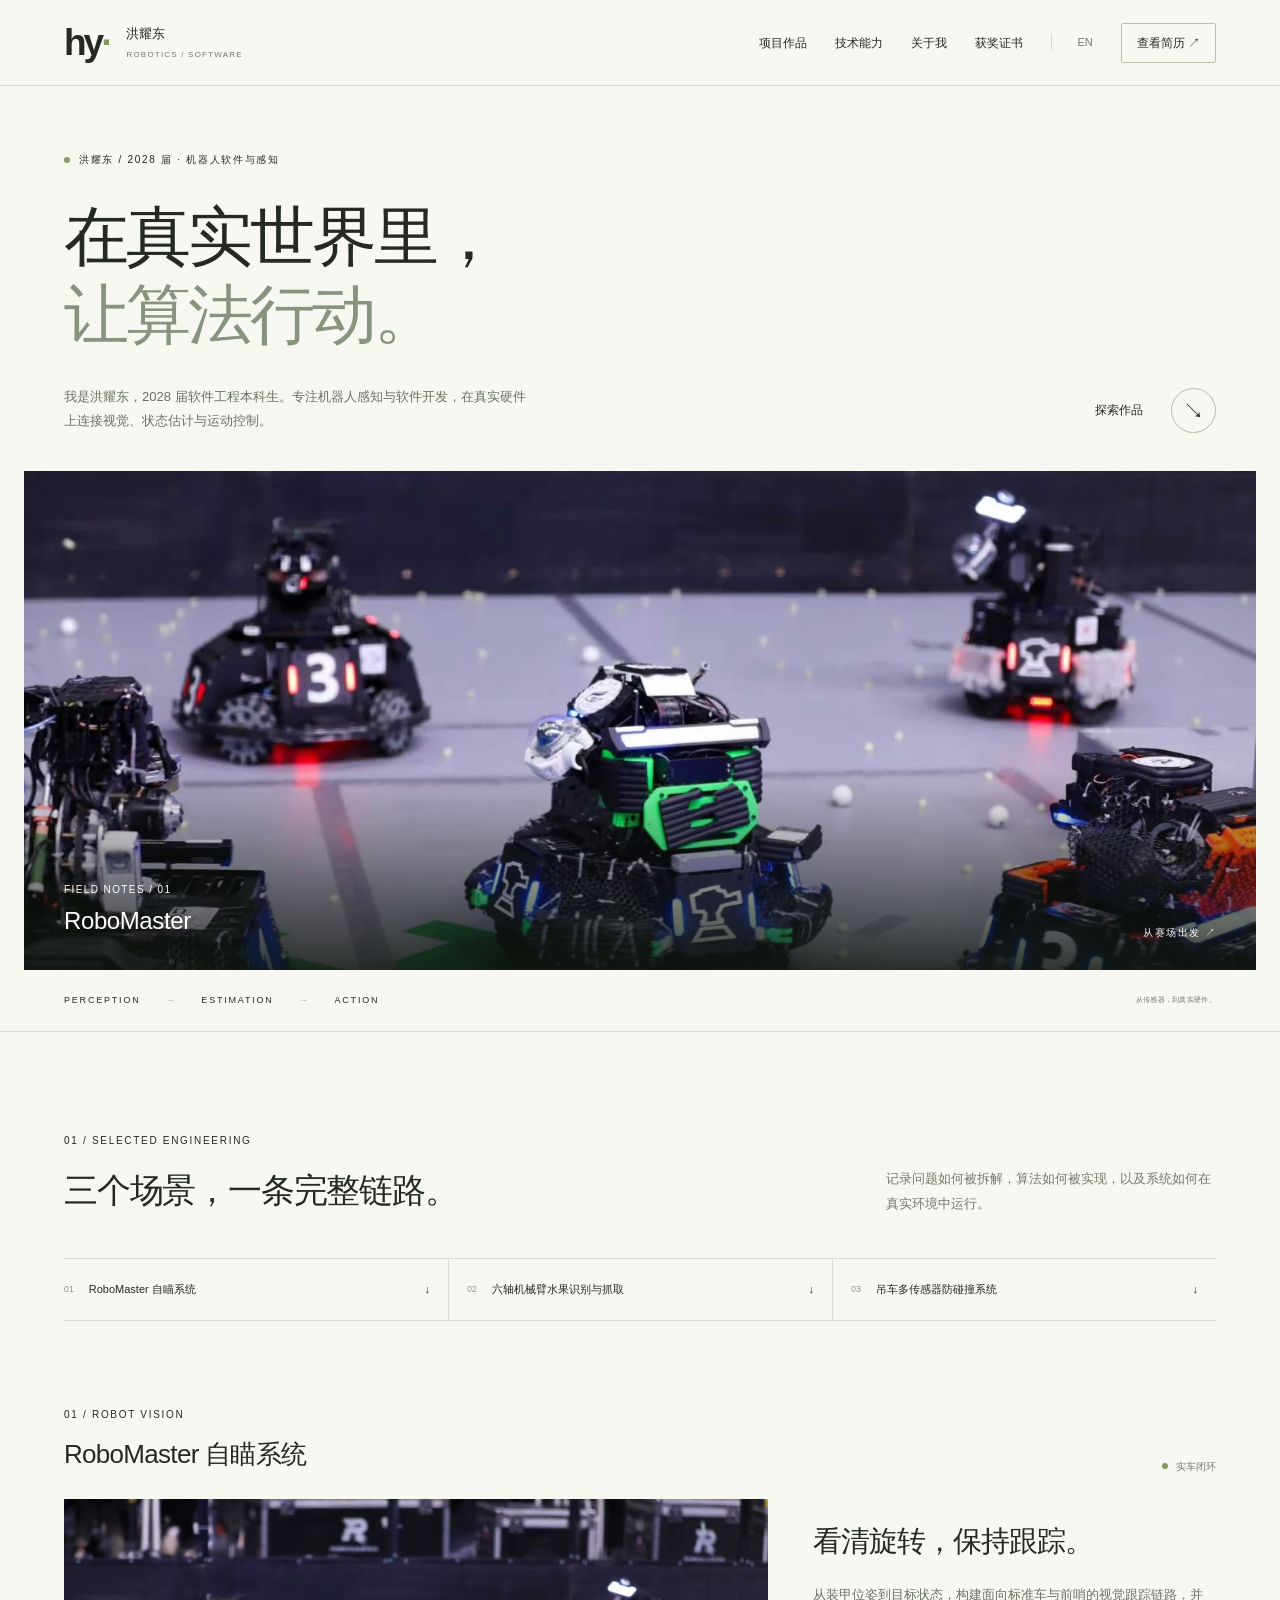
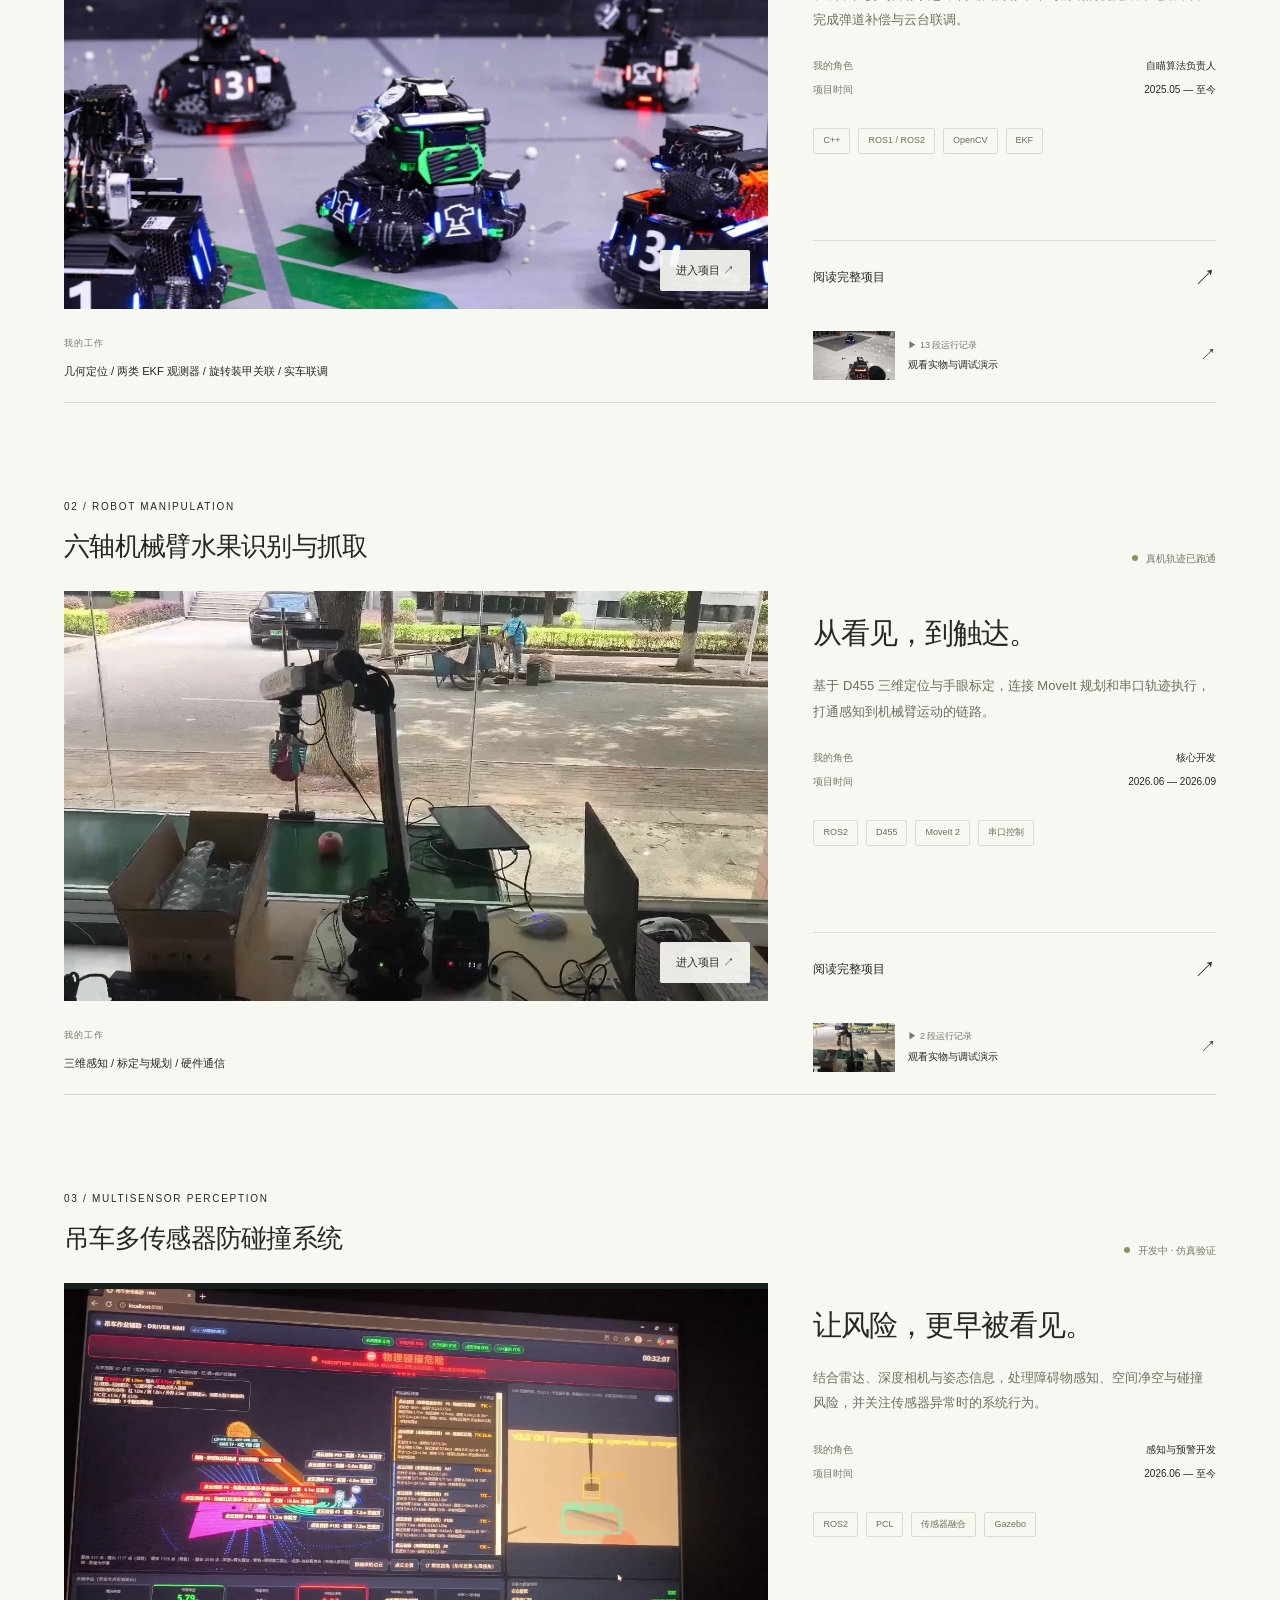
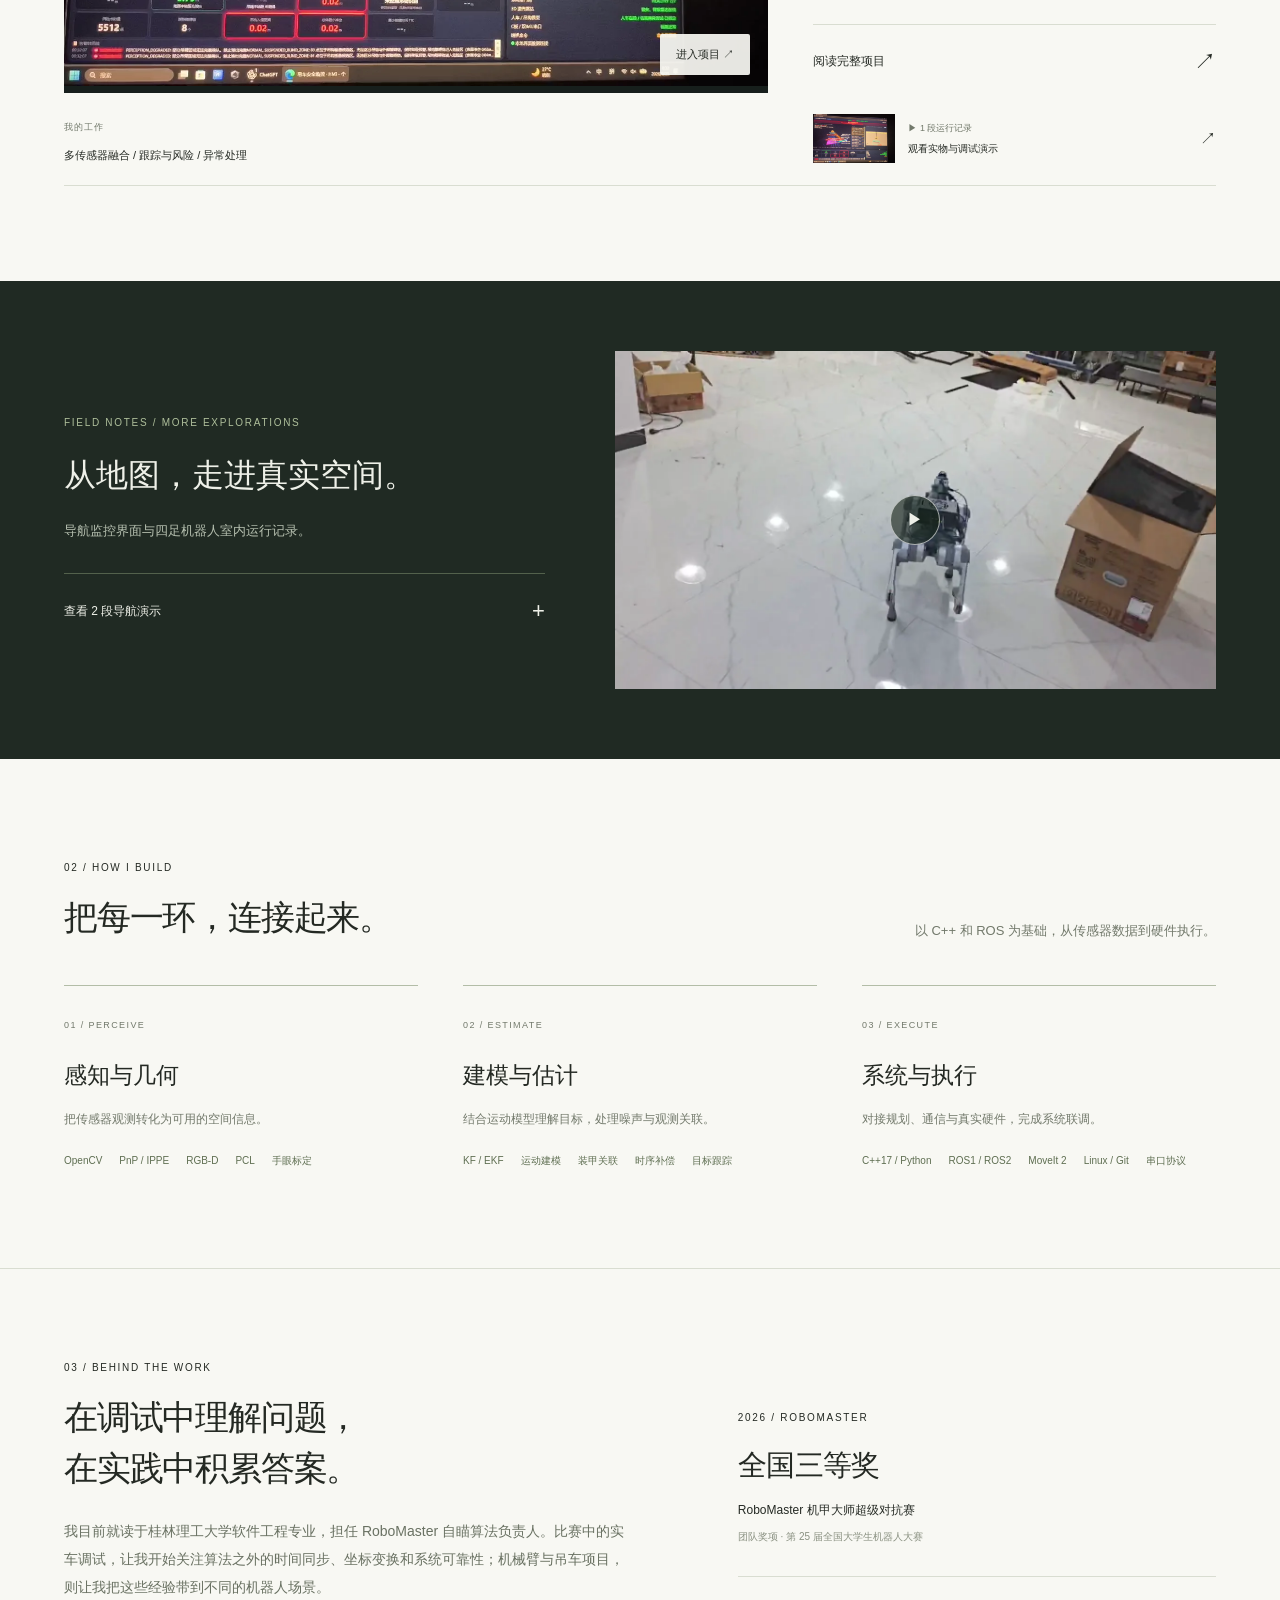
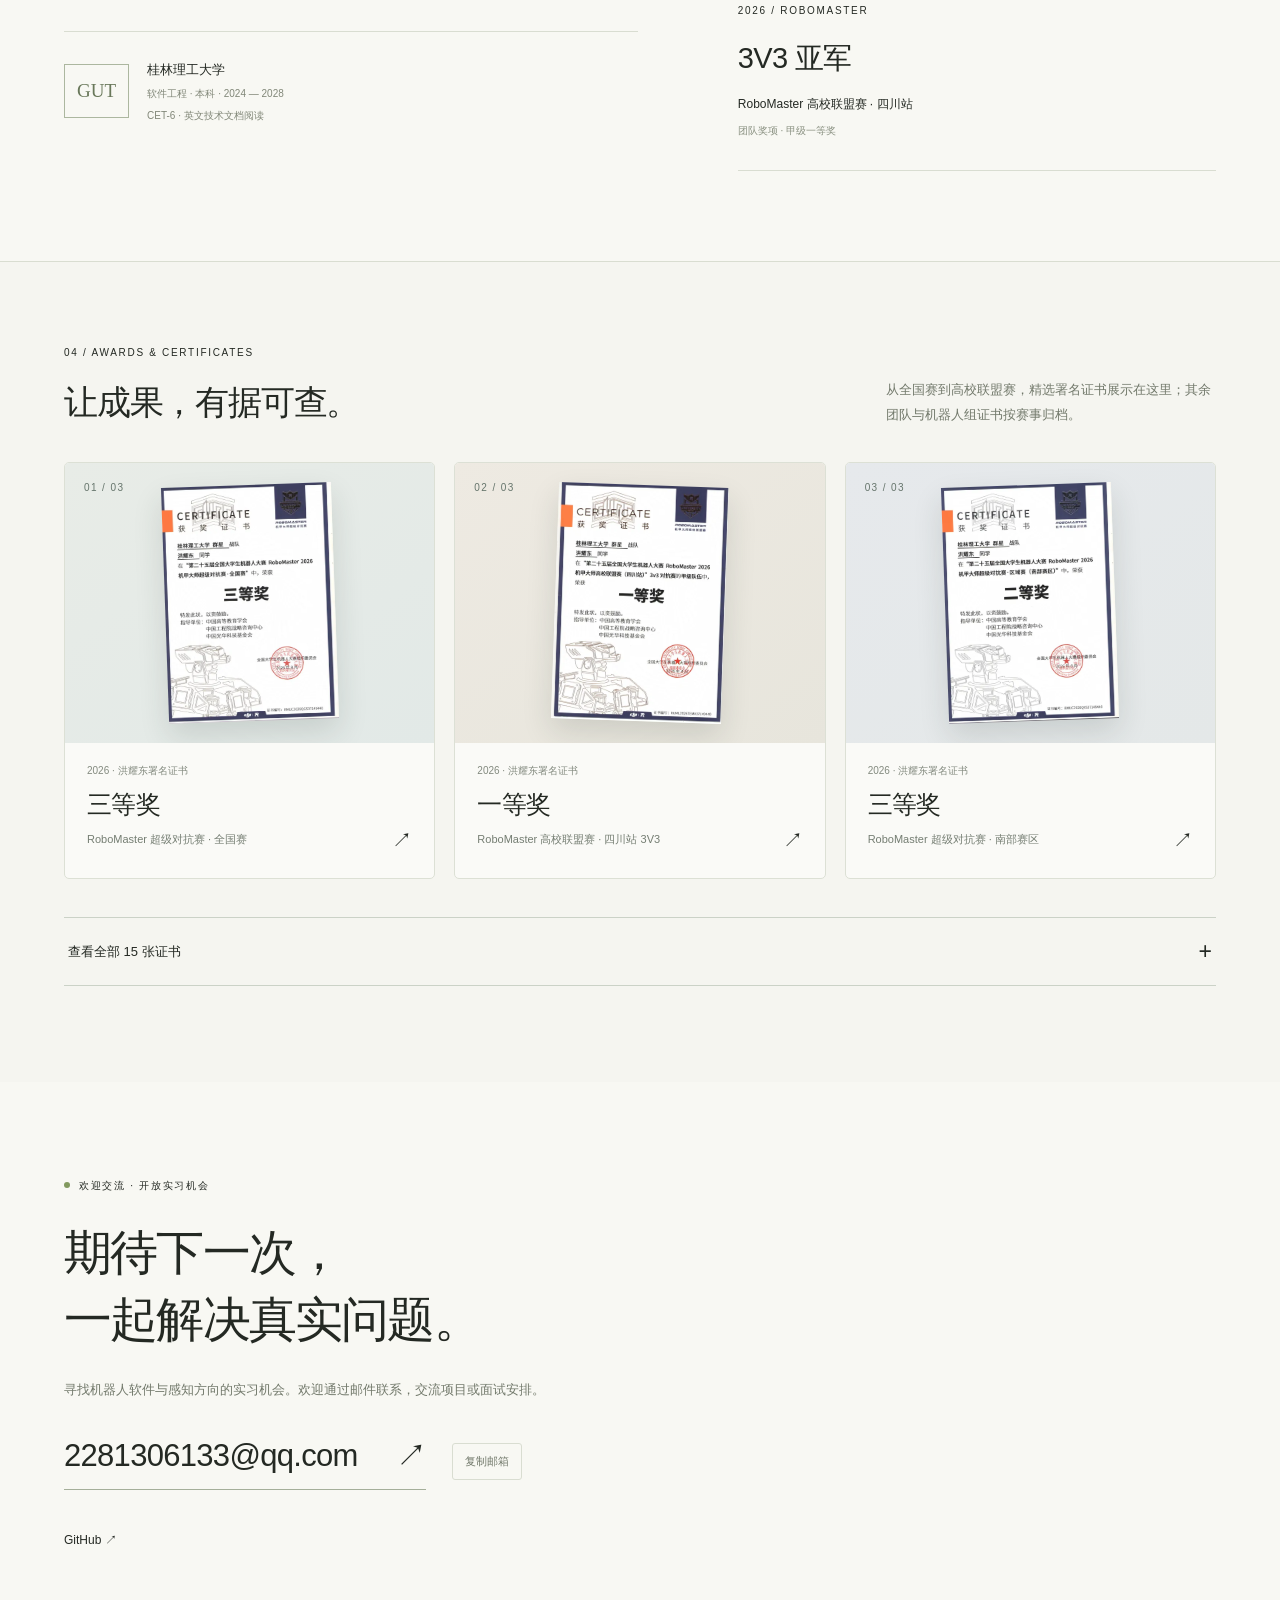
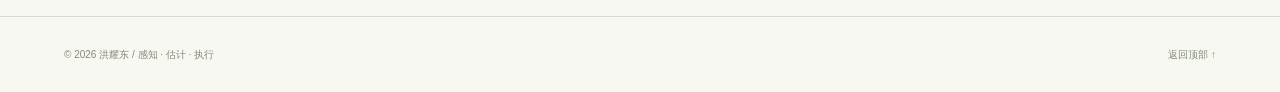
==== commit 3da0f1e7: "Publish robotics case studies and project footage" ====
--- a/index.html
+++ b/index.html
@@ -7,8 +7,8 @@
     <meta name="description" content="洪耀东，2028 届软件工程本科生。机器人软件与感知作品集：RoboMaster 自瞄、六轴机械臂、多传感器防碰撞。" />
     <meta name="theme-color" content="#fafaf7" />
     <title>洪耀东 — 机器人软件与感知</title>
-    <script type="module" crossorigin src="/assets/index-VSAuZlXB.js"></script>
-    <link rel="stylesheet" crossorigin href="/assets/index-DfOLyG9h.css">
+    <script type="module" crossorigin src="/assets/index-CnpNxO6O.js"></script>
+    <link rel="stylesheet" crossorigin href="/assets/index-J523DbDV.css">
   </head>
   <body>
     <div id="app"></div>
--- a/assets/index-J523DbDV.css
+++ b/assets/index-J523DbDV.css
@@ -0,0 +1 @@
+:root{color:#242923;font-synthesis:none;--line:#d9ddd1;--muted:#72796b;--accent:#4a6240;background:#f8f8f3;font-family:Inter,Segoe UI,PingFang SC,Microsoft YaHei,sans-serif}*{box-sizing:border-box}html{scroll-behavior:smooth;scroll-padding-top:100px}body{margin:0}a{color:inherit;text-decoration:none}button{font:inherit;color:inherit;cursor:pointer;background:0 0;border:0}button,a{touch-action:manipulation}button:focus-visible,a:focus-visible,summary:focus-visible{outline-offset:5px;outline:2px solid #65805c}h1,h2,h3,h4,p{margin:0}img{max-width:100%}::selection{background:#d5dfbf}.wrap{width:min(1360px,100%);margin:auto;padding-inline:64px}.eyebrow{letter-spacing:1.7px;align-items:center;gap:9px;font-size:10px;font-weight:500;line-height:1.7;display:flex}.dot{background:#82995e;border-radius:50%;flex:none;width:6px;height:6px;display:inline-block}.header{z-index:20;-webkit-backdrop-filter:blur(14px);backdrop-filter:blur(14px);border-bottom:1px solid var(--line);background:#f8f8f3f2;justify-content:space-between;align-items:center;height:86px;padding:0 5%;display:flex;position:sticky;top:0}.brand{align-items:center;gap:18px;font-size:13px;font-weight:600;display:flex}.brand small{letter-spacing:1.2px;color:var(--muted);margin-top:5px;font-size:8px;font-weight:400;display:block}.monogram{letter-spacing:-3px;font-size:37px;font-weight:650}.monogram span{color:#82995e}nav{align-items:center;gap:28px;font-size:12px;display:flex}.language{border-left:1px solid var(--line);color:var(--muted);padding-left:25px;font-size:11px}.resume-link{border:1px solid #b7c0af;border-radius:2px;padding:10px 15px}nav a:hover{color:var(--accent)}.menu-toggle{display:none}.skip{z-index:50;background:#fff;padding:15px;position:fixed;top:-100px;left:16px}.skip:focus{top:10px}.editorial-hero{padding-top:65px}.hero-intro{position:relative}.hero-intro h1{letter-spacing:-3px;margin:30px 0;font-size:clamp(46px,5.1vw,78px);font-weight:500;line-height:1.2}.hero-intro h1>span{color:#88947d}.hero-bottom{justify-content:space-between;align-items:flex-end;gap:30px;margin-bottom:38px;display:flex}.hero-bottom>p{color:#697162;max-width:465px;font-size:13px;line-height:1.85}.round-link{align-items:center;gap:28px;font-size:12px;display:flex}.round-link>span{border:1px solid #b5bda9;border-radius:50%;place-items:center;width:45px;height:45px;font-size:21px;display:grid}.hero-photograph{background:#263125;height:clamp(320px,39vw,560px);margin:0 24px;display:block;position:relative;overflow:hidden}.hero-photograph>img{-o-object-fit:cover;object-fit:cover;-o-object-position:center 53%;object-position:center 53%;width:100%;height:100%;transition:transform 1s}.hero-photograph:hover>img{transform:scale(1.025)}.hero-photograph:after{content:"";background:linear-gradient(#0000 60%,#10170fd9);position:absolute;inset:0}.photo-label{z-index:1;color:#fff;letter-spacing:1.4px;justify-content:space-between;align-items:flex-end;font-size:10px;line-height:1.8;display:flex;position:absolute;bottom:28px;left:40px;right:40px}.photo-label strong{letter-spacing:-.4px;font-size:24px;font-weight:500}.hero-strip{border-bottom:1px solid var(--line);letter-spacing:1.8px;align-items:center;gap:25px;padding-block:24px;font-size:9px;display:flex}.hero-strip i{color:#96a18c;font-style:normal}.hero-strip small{color:var(--muted);letter-spacing:.3px;margin-left:auto}.work{padding-top:100px}.section-heading{justify-content:space-between;align-items:flex-end;gap:40px;margin-bottom:42px;display:flex}.section-heading h2,.about h2{letter-spacing:-1.2px;margin-top:16px;font-size:34px;font-weight:500;line-height:1.5}.section-heading>p{max-width:330px;color:var(--muted);font-size:13px;line-height:1.9}.work-index{border-block:1px solid var(--line);grid-template-columns:repeat(3,minmax(0,1fr));margin-bottom:85px;display:grid}.work-index a{align-items:center;gap:15px;padding:22px 18px;font-size:11px;display:flex}.work-index a:first-child{padding-left:0}.work-index a+a{border-left:1px solid var(--line)}.work-index small{color:#8a947d}.work-index span{margin-left:auto}.project-story{margin-bottom:95px;scroll-margin-top:110px}.project-heading{justify-content:space-between;align-items:flex-end;gap:25px;margin-bottom:25px;display:flex}.project-heading h3{letter-spacing:-.7px;margin-top:12px;font-size:26px;font-weight:500}.status{color:var(--muted);flex:none;align-items:center;gap:8px;font-size:10px;display:flex}.project-spread{grid-template-columns:1.75fr 1fr;align-items:stretch;gap:45px;display:grid}.project-photo{background:#e5e9df;min-height:410px;display:block;position:relative;overflow:hidden}.project-photo>img{-o-object-fit:cover;object-fit:cover;width:100%;height:100%;transition:transform .7s;position:absolute;inset:0}.project-photo:hover>img{transform:scale(1.03)}.photo-corner{background:#f8f8f3ed;border-radius:2px;padding:12px 16px;font-size:11px;position:absolute;bottom:18px;right:18px}.project-sidebar{flex-direction:column;min-width:0;padding:22px 0 15px;display:flex}.project-thesis{letter-spacing:-1px;white-space:pre-line;font-size:29px;font-weight:500;line-height:1.4}.project-sidebar>p:not(.project-thesis){color:#697162;margin-top:20px;font-size:13px;line-height:1.95}.project-sidebar dl{margin:25px 0 5px;font-size:10px;line-height:1.7}.project-sidebar dl>div{justify-content:space-between;gap:12px;margin-bottom:7px;display:flex}.project-sidebar dt{color:var(--muted)}.project-sidebar dd{margin:0}.tags{flex-wrap:wrap;gap:8px;margin:18px 0;display:flex}.tags>span{border:1px solid var(--line);color:#66715e;border-radius:2px;padding:5px 9px;font-size:9px}.case-link{border-top:1px solid var(--line);justify-content:space-between;align-items:center;gap:20px;min-height:42px;margin-top:auto;padding-top:20px;font-size:12px;display:flex}.case-link>span{font-size:22px}.case-link:hover{color:var(--accent)}.project-under{border-bottom:1px solid var(--line);grid-template-columns:1.75fr 1fr;align-items:center;gap:45px;padding:20px 0;display:grid}.contribution-line small{color:var(--muted);letter-spacing:.9px;font-size:9px}.contribution-line p{margin-top:9px;font-size:11px;line-height:1.8}.footage-teaser{align-items:center;gap:13px;display:flex}.footage-teaser>img{-o-object-fit:cover;object-fit:cover;width:82px;height:49px}.footage-teaser>span:nth-child(2){font-size:10px;line-height:1.6}.footage-teaser small{color:var(--muted);margin-bottom:5px;font-size:9px;display:block}.footage-teaser>span:last-child{margin-left:auto}.arm .project-photo img{-o-object-position:49% center;object-position:49% center}.crane .project-photo img{-o-object-fit:contain;object-fit:contain;background:#171f1c}.navigation-band{color:#eef0e8;background:#202a23;padding:70px 0}.navigation-showcase{grid-template-columns:1fr 1.25fr;align-items:center;gap:70px;display:grid}.navigation-showcase .eyebrow{color:#aebf9b}.navigation-showcase h2{margin:20px 0;font-size:32px;font-weight:500;line-height:1.5}.navigation-showcase p:not(.eyebrow){color:#b6c0b0;font-size:13px;line-height:1.9}.navigation-showcase .case-link{border-color:#53614c;width:100%;margin-top:30px}.navigation-cover{width:100%;padding:0;display:block;position:relative;overflow:hidden}.navigation-cover img{aspect-ratio:16/9;-o-object-fit:cover;object-fit:cover;width:100%;display:block}.navigation-cover>span{background:#15221799;border:1px solid #fff9;border-radius:50%;place-items:center;width:50px;height:50px;margin:auto;display:grid;position:absolute;inset:0}.navigation-showcase .film-gallery{margin:0}.navigation-showcase .film-heading,.navigation-showcase .film-caption>span{color:#b7c4ad}.navigation-showcase .film-playlist button[aria-pressed=true]{color:#fff;background:#344331}.capabilities{padding-block:100px}.skill-grid{grid-template-columns:repeat(3,minmax(0,1fr));gap:45px;display:grid}.skill-grid article{border-top:1px solid #b3bda7;padding-top:25px}.skill-index{letter-spacing:1.4px;color:var(--muted);font-size:9px}.skill-grid h3{margin-top:23px;font-size:23px;font-weight:500}.skill-grid p{color:var(--muted);margin:15px 0 22px;font-size:12px;line-height:1.9}.skill-tags{color:#5e6e51;flex-wrap:wrap;gap:9px 17px;font-size:10px;display:flex}.about{border-top:1px solid var(--line);grid-template-columns:1.2fr 1fr;gap:100px;padding-block:90px;display:grid}.about h2{white-space:pre-line}.about-text{color:#697162;margin:23px 0 30px;font-size:14px;line-height:2}.education{border-top:1px solid var(--line);align-items:center;gap:18px;padding-top:25px;display:flex}.education-mark{color:#69785a;border:1px solid #acb79f;padding:12px;font-family:Georgia,serif;font-size:19px}.education strong{font-size:13px;font-weight:500}.education p{color:#818778;margin-top:3px;font-size:10px;line-height:1.9}.awards{padding-top:25px}.awards article{border-bottom:1px solid var(--line);padding:25px 0 32px}.awards h3{letter-spacing:-.6px;margin:18px 0 14px;font-size:29px;font-weight:500}.awards article>p:not(.eyebrow){font-size:12px}.awards small{color:#899080;margin-top:10px;font-size:10px;display:block}.contact{padding-block:95px 65px}.contact h2{letter-spacing:-1.8px;white-space:pre-line;margin:25px 0;font-size:48px;font-weight:500;line-height:1.4}.contact>p:not(.eyebrow){color:var(--muted);max-width:520px;font-size:13px;line-height:1.9}.contact-actions{flex-wrap:wrap;align-items:center;gap:26px;margin-top:30px;display:flex}.email{letter-spacing:-.7px;border-bottom:1px solid #a5af9a;padding-bottom:10px;font-size:clamp(20px,2.5vw,31px)}.email span{margin-left:30px}.copy{color:var(--muted);border:1px solid var(--line);border-radius:3px;padding:9px 12px;font-size:11px}.text-link{font-size:12px}.feedback{min-height:22px;margin:5px 0 10px}footer{border-top:1px solid var(--line);color:#818a78;justify-content:space-between;align-items:center;gap:20px;font-size:10px;display:flex;padding-block:30px!important}dialog{color:#222724;overscroll-behavior:contain;background:#f8f8f3;border:0;border-radius:5px;width:min(920px,100% - 40px);max-height:90dvh;padding:0}dialog::backdrop{-webkit-backdrop-filter:blur(5px);backdrop-filter:blur(5px);background:#1c261dd1}.close{z-index:2;background:#f8f8f3;border:1px solid #b5bfae;border-radius:50%;width:34px;height:34px;margin-left:auto;font-size:22px;display:block;position:sticky;top:15px}.case-hero{border-bottom:1px solid var(--line);padding-block:45px 50px}.back-link{color:var(--muted);margin-bottom:40px;font-size:11px;display:inline-block}.case-hero h1{letter-spacing:-2px;outline:0;margin:18px 0;font-size:clamp(34px,4.1vw,61px);font-weight:500;line-height:1.35}.case-deck{color:#89967f;white-space:pre-line;font-size:23px}.case-metadata{flex-wrap:wrap;gap:30px 75px;margin-top:40px;display:flex}.case-metadata>div{flex-direction:column;gap:10px;font-size:12px;display:flex}.case-metadata small{color:var(--muted);font-size:10px}.case-layout{grid-template-columns:165px minmax(0,1fr);gap:55px;padding-top:65px;display:grid}.case-toc{flex-direction:column;align-self:start;align-items:flex-start;gap:21px;font-size:11px;display:flex;position:sticky;top:122px}.case-toc>span{letter-spacing:1px;color:#8b967e;margin-bottom:8px;font-size:9px}.case-toc button{color:#647157;text-align:left;padding:0}.case-section{border-bottom:1px solid var(--line);margin-bottom:55px;padding-bottom:65px;scroll-margin-top:120px}.case-section h2{letter-spacing:-.9px;margin:18px 0 22px;font-size:31px;font-weight:500;line-height:1.55}.reading,.engineering-note p,.implementation-notes p{color:#66705f;font-size:14px;line-height:2.05}.case-section .tags{margin-top:25px}.media-evidence{color:#73816c;margin-top:20px;font-size:12px;line-height:1.9}.engineering-note{grid-template-columns:35px 1fr;gap:15px;margin:38px 0;display:grid}.engineering-note>span{color:#8e9b81;padding-top:5px;font-size:11px}.engineering-note h3{margin-bottom:12px;font-size:20px;font-weight:500;line-height:1.5}.pipeline{color:#67765b;flex-wrap:wrap;gap:10px;margin:25px 0;padding:0;font-size:10px;list-style:none;display:flex}.pipeline li:not(:last-child):after{content:"→";color:#a0ac94;margin-left:10px}.implementation-notes{border-block:1px solid var(--line);padding:20px 0}.implementation-notes summary{cursor:pointer;justify-content:space-between;font-size:12px;display:flex}.implementation-notes h4{margin:23px 0 8px;font-size:14px;font-weight:500}.implementation-notes summary::marker{content:""}.metrics{gap:70px;margin:30px 0 20px;display:flex}.metrics>div{flex-direction:column;gap:10px;display:flex}.metrics strong{letter-spacing:-1px;font-size:45px;font-weight:500}.metrics strong small{margin-left:5px;font-size:14px}.metrics span{color:var(--muted);font-size:12px}.metric-note{color:var(--muted);margin:15px 0 28px;font-size:11px;line-height:1.8}.next-step{background:#eaf0e1;border-left:2px solid #809366;margin-top:30px;padding:22px 25px}.next-step small{letter-spacing:1px;color:#6b7b5c;font-size:10px}.next-step p{color:#5c6a51;margin-top:8px;font-size:13px;line-height:1.9}.next-project{grid-template-columns:1fr 50px 220px;align-items:center;gap:30px;padding-block:35px 80px;display:grid}.next-project h2{margin-top:15px;font-size:26px;font-weight:500}.next-project>span{font-size:35px}.next-project img{-o-object-fit:cover;object-fit:cover;width:220px;height:130px}.system-figure{background:#edf0e7;border:1px solid #d7decd;margin:28px 0;padding:25px}.system-label{letter-spacing:1px;color:#7b8a6e;justify-content:space-between;font-size:9px;display:flex}.observer-diagram{grid-template-columns:1fr 1fr;align-items:center;gap:25px;padding:15px 0;display:grid}.observer-diagram svg{width:100%}.model-switch{border:1px solid #bdc8af;gap:3px;width:fit-content;margin-bottom:22px;padding:3px;display:flex}.model-switch button{padding:8px 14px;font-size:11px}.model-switch button[aria-pressed=true]{color:#fff;background:#526b44}.observer-diagram h3{font-size:18px;font-weight:500;line-height:1.6}.observer-diagram p{color:#728064;margin:12px 0;font-size:12px;line-height:1.9}.model-note{letter-spacing:.6px;color:#819173;font-size:8px}.diagram-foot{color:#6f805e;border-top:1px solid #ccd5bf;padding-top:17px;font-size:10px;line-height:1.8}.system-flow{grid-template-columns:repeat(5,minmax(0,1fr));gap:15px;margin:45px 0;display:grid}.system-flow>div{min-width:0;position:relative}.system-flow small{color:#92a180;margin-bottom:18px;font-size:10px;display:block}.system-flow strong{padding-right:5px;font-size:12px;font-weight:500;line-height:1.8;display:block}.system-flow span{color:#849676;font-size:15px;position:absolute;top:0;right:-7px}@media (width>=1600px){.hero-photograph{max-width:1550px;margin-inline:auto}.hero-intro h1{font-size:80px}}@media (width<=1000px){.wrap{padding-inline:36px}.header{padding-inline:30px}nav{gap:18px}.project-spread,.project-under{grid-template-columns:1.4fr 1fr;gap:28px}.project-photo{min-height:365px}.project-thesis{font-size:25px}.about{gap:50px}.case-layout{grid-template-columns:135px minmax(0,1fr);gap:30px}.navigation-showcase{gap:35px}.work-index a{gap:9px;padding-inline:10px;font-size:10px}}@media (width<=700px){html{scroll-padding-top:85px}.wrap{padding-inline:23px}.header{height:72px;padding-inline:23px}.brand{gap:12px;font-size:12px}.brand small{font-size:7px}.monogram{font-size:32px}.menu-toggle{width:40px;height:40px;font-size:23px;display:block}.header nav{border-bottom:1px solid var(--line);background:#f8f8f3;flex-wrap:wrap;gap:22px;padding:25px;display:none;position:absolute;top:72px;left:0;right:0}.header nav.expanded{display:flex}.editorial-hero{padding-top:42px}.hero-intro .eyebrow{letter-spacing:.9px;font-size:8px}.hero-intro h1{letter-spacing:-1.8px;margin:22px 0;font-size:clamp(35px,9.5vw,58px);line-height:1.35}.hero-bottom{margin-bottom:28px;display:block}.hero-bottom p{font-size:12px}.round-link{justify-content:space-between;margin-top:25px;font-size:11px}.round-link>span{width:36px;height:36px}.hero-photograph{height:290px;margin:0 10px}.photo-label{letter-spacing:.4px;font-size:8px;bottom:18px;left:18px;right:18px}.photo-label strong{font-size:21px}.hero-strip{letter-spacing:.7px;justify-content:space-between;gap:14px;padding-block:20px;font-size:7px}.hero-strip small{display:none}.work{padding-top:60px}.section-heading{margin-bottom:30px;display:block}.section-heading h2,.about h2{letter-spacing:-.9px;font-size:27px}.section-heading>p{margin-top:17px;font-size:12px}.work-index{margin-bottom:48px;display:block}.work-index a{padding:16px 0;font-size:11px}.work-index a+a{border-left:0;border-top:1px solid var(--line)}.project-heading{display:block}.project-heading h3{font-size:23px;line-height:1.5}.project-heading .status{margin-top:15px}.project-story{margin-bottom:55px}.project-spread,.project-under{flex-direction:column;gap:0;display:flex}.project-photo{aspect-ratio:4/3;width:100%;min-height:0}.project-sidebar{padding:23px 0 10px}.project-thesis{font-size:25px}.project-sidebar>p:not(.project-thesis){margin-top:14px;font-size:13px}.project-sidebar dl{margin-top:18px}.project-under{align-items:stretch;gap:20px;padding:15px 0}.footage-teaser{border-top:1px solid var(--line);padding-top:17px}.contribution-line p{font-size:10px}.navigation-band{padding-block:45px}.navigation-showcase{grid-template-columns:1fr;gap:28px}.navigation-showcase h2{font-size:26px}.navigation-showcase .case-link{margin-top:22px}.capabilities{padding-block:60px}.skill-grid{grid-template-columns:1fr;gap:33px}.skill-grid h3{margin-top:18px}.skill-grid p{margin:10px 0 15px}.about{grid-template-columns:1fr;gap:25px;padding-block:60px}.about-text{font-size:13px}.awards{padding-top:0}.contact{padding-block:60px 40px}.contact h2{font-size:34px}.contact-actions{gap:18px}.email span{margin-left:15px}footer{font-size:9px;line-height:1.6}.case-hero{padding-top:28px;padding-bottom:35px}.back-link{margin-bottom:30px}.case-hero h1{letter-spacing:-1px;font-size:34px}.case-deck{font-size:20px}.case-metadata{gap:25px;margin-top:30px}.case-metadata>div{gap:7px;font-size:10px}.case-layout{padding-top:25px;display:block}.case-toc{border-bottom:1px solid var(--line);grid-template-columns:1fr 1fr;gap:15px;margin-bottom:38px;padding-bottom:25px;display:grid;position:static}.case-toc>span{display:none}.case-toc button{font-size:10px}.case-section{margin-bottom:35px;padding-bottom:35px}.case-section h2{font-size:25px;line-height:1.55}.reading,.engineering-note p{font-size:13px}.engineering-note{grid-template-columns:23px 1fr;gap:10px;margin:29px 0}.engineering-note h3{font-size:18px}.system-figure{padding:17px}.observer-diagram{grid-template-columns:1fr;gap:0}.observer-diagram svg{max-height:230px}.observer-diagram>div{padding-bottom:20px}.model-switch{margin-bottom:15px}.system-flow{grid-template-columns:1fr;gap:20px;margin:25px 0}.system-flow>div{align-items:center;gap:20px;display:flex}.system-flow small{margin:0}.system-flow strong{font-size:12px}.system-flow span{right:0;transform:rotate(90deg)}.metrics{gap:35px}.metrics strong{font-size:35px}.metrics span{font-size:10px}.next-project{grid-template-columns:1fr 30px;gap:20px;padding-bottom:50px}.next-project img{display:none}.next-project h2{font-size:22px}.next-project>span{font-size:28px}}@media (prefers-reduced-motion:reduce){html{scroll-behavior:auto}*,:before,:after{transition:none!important;animation:none!important}}.certificates-section{border-top:1px solid var(--line);background:#f5f5f0;padding:82px 0 96px}.certificates-section .section-heading{margin-bottom:34px}.featured-certificates{grid-template-columns:repeat(3,minmax(0,1fr));gap:19px;display:grid}.certificate-card{text-align:left;background:#fafaf7;border:1px solid #dce0d5;border-radius:5px;min-width:0;padding:0;transition:transform .2s,border-color .2s;display:block;overflow:hidden}.certificate-card:hover{border-color:#aab5a2;transform:translateY(-4px)}.certificate-stage{background:linear-gradient(145deg,#e8ece7,#e2e9e7);justify-content:center;align-items:center;height:280px;padding:22px;display:flex;position:relative;overflow:hidden}.certificate-card:nth-child(2) .certificate-stage{background:linear-gradient(145deg,#eeeae2,#e7e5dc)}.certificate-card:nth-child(3) .certificate-stage{background:linear-gradient(145deg,#e6e9ec,#e4e8e8)}.certificate-stage img{-o-object-fit:contain;object-fit:contain;background:#fff;width:auto;max-width:80%;height:100%;transition:transform .25s;display:block;transform:rotate(-2deg);box-shadow:0 13px 30px #24342b24}.certificate-card:nth-child(2) .certificate-stage img{transform:rotate(2deg)}.certificate-card:hover .certificate-stage img{transform:rotate(0)scale(1.03)}.certificate-number{color:#66756c;letter-spacing:1.4px;font-size:10px;position:absolute;top:17px;left:19px}.certificate-caption{justify-content:space-between;gap:10px;min-height:135px;padding:20px 22px 23px;display:flex}.certificate-caption>span:first-child{flex-direction:column;gap:8px;display:flex}.certificate-caption small{color:#838a7f;font-size:10px}.certificate-caption strong{letter-spacing:-.7px;font-size:25px;font-weight:500}.certificate-caption span span{color:#747d72;font-size:11px;line-height:1.6}.certificate-arrow{align-self:flex-end;font-size:20px}.archive-toggle{text-align:left;border-top:1px solid #cbd2c7;border-bottom:1px solid #cbd2c7;justify-content:space-between;align-items:center;width:100%;margin-top:38px;padding:22px 4px;font-size:13px;display:flex}.archive-toggle:hover{color:var(--accent)}.archive-toggle>span:last-child{font-size:23px;font-weight:300;line-height:1}.certificate-archive{padding-top:36px}.certificate-group{margin-bottom:42px}.certificate-group h3{margin-bottom:19px;font-size:14px;font-weight:500}.certificate-grid{grid-template-columns:repeat(4,minmax(0,1fr));gap:12px;display:grid}.certificate-tile{text-align:left;background:#fafaf7;border:1px solid #e0e4da;border-radius:3px;align-items:center;gap:12px;min-width:0;padding:10px;display:flex}.certificate-tile:hover{border-color:#93a290}.certificate-tile img{-o-object-fit:contain;object-fit:contain;background:#edf0ea;flex:none;width:54px;height:76px}.certificate-tile>span{flex-direction:column;gap:7px;min-width:0;display:flex}.certificate-tile strong{font-size:12px;font-weight:500}.certificate-tile small{color:#778075;font-size:10px;line-height:1.55}.certificate-dialog{width:min(900px,100% - 30px)}.certificate-detail{text-align:center;padding:22px 42px 38px}.certificate-detail .close{margin-top:0;margin-right:-15px}.certificate-detail-header{padding-bottom:18px}.certificate-detail-header .eyebrow{color:#788272;justify-content:center}.certificate-detail-header h2{margin:9px 0;font-size:27px;font-weight:500}.certificate-detail-header p:last-child{color:#778075;font-size:12px;line-height:1.7}.certificate-detail>img{width:min(100%,650px);height:auto;margin:auto;display:block;box-shadow:0 13px 38px #22302620}.certificate-detail>a{border-bottom:1px solid #a8b2a1;margin-top:22px;padding-bottom:6px;font-size:12px;display:inline-block}@media (width<=1000px){.certificate-grid{grid-template-columns:repeat(3,minmax(0,1fr))}.certificate-stage{height:240px}.certificate-caption{min-height:148px}}@media (width<=700px){.certificates-section{padding:58px 0 65px}.featured-certificates{grid-template-columns:1fr;gap:15px}.certificate-card{grid-template-columns:42% 58%;display:grid}.certificate-stage{height:190px;padding:18px}.certificate-stage img{max-width:88%}.certificate-number{font-size:8px;top:10px;left:10px}.certificate-caption{align-items:center;gap:5px;min-height:0;padding:14px}.certificate-caption strong{font-size:21px}.certificate-caption small{font-size:9px}.certificate-caption span span{font-size:10px}.certificate-arrow{font-size:16px}.archive-toggle{margin-top:26px}.certificate-grid{grid-template-columns:repeat(2,minmax(0,1fr));gap:9px}.certificate-tile{padding:8px;display:block}.certificate-tile img{-o-object-fit:contain;object-fit:contain;width:100%;height:120px}.certificate-tile>span{padding:7px 3px}.certificate-tile small{font-size:9px}.certificate-detail{padding:15px 16px 25px}.certificate-detail .close{margin-right:0}.certificate-detail-header h2{font-size:23px}.certificate-detail-header p:last-child{font-size:11px}}.film-gallery{min-width:0;margin:28px 0 38px}.film-heading{letter-spacing:1.3px;color:#6d786d;justify-content:space-between;gap:15px;margin-bottom:13px;font-size:10px;display:flex}.film-stage{aspect-ratio:16/9;background:#141b18;border-radius:5px;justify-content:center;align-items:center;display:flex;overflow:hidden}.film-stage video,.film-stage>img{-o-object-fit:contain;object-fit:contain;width:100%;height:100%;display:block}.film-caption{justify-content:space-between;gap:15px;padding:16px 0;font-size:12px;display:flex}.film-caption strong{font-weight:500}.film-caption>span{color:var(--muted);font-variant-numeric:tabular-nums}.film-playlist{scrollbar-width:thin;grid-template-columns:repeat(3,minmax(0,1fr));gap:12px;max-height:265px;padding:4px 5px 8px 3px;display:grid;overflow:auto}.film-playlist button{text-align:left;border:1px solid #0000;border-radius:4px;min-width:0;padding:5px}.film-playlist button[aria-pressed=true]{background:#edf0e8;border-color:#758b77}.film-thumb{aspect-ratio:16/9;background:#19231e;border-radius:2px;display:block;position:relative;overflow:hidden}.film-thumb img{-o-object-fit:cover;object-fit:cover;width:100%;height:100%}.film-thumb>small{color:#fff;background:#000a;border-radius:2px;padding:3px 5px;font-size:9px;position:absolute;bottom:5px;right:5px}.film-title{gap:7px;padding-top:8px;font-size:10px;line-height:1.6;display:flex}.film-title>small{color:#778271;padding-top:1px;font-size:9px}@media (width<=700px){.film-playlist{grid-template-columns:repeat(2,minmax(0,1fr));max-height:240px}.film-caption{font-size:11px}.film-heading{letter-spacing:.7px;font-size:8px}}*,:before,:after,::backdrop{--tw-border-spacing-x:0;--tw-border-spacing-y:0;--tw-translate-x:0;--tw-translate-y:0;--tw-rotate:0;--tw-skew-x:0;--tw-skew-y:0;--tw-scale-x:1;--tw-scale-y:1;--tw-pan-x: ;--tw-pan-y: ;--tw-pinch-zoom: ;--tw-scroll-snap-strictness:proximity;--tw-gradient-from-position: ;--tw-gradient-via-position: ;--tw-gradient-to-position: ;--tw-ordinal: ;--tw-slashed-zero: ;--tw-numeric-figure: ;--tw-numeric-spacing: ;--tw-numeric-fraction: ;--tw-ring-inset: ;--tw-ring-offset-width:0px;--tw-ring-offset-color:#fff;--tw-ring-color:#3b82f680;--tw-ring-offset-shadow:0 0 #0000;--tw-ring-shadow:0 0 #0000;--tw-shadow:0 0 #0000;--tw-shadow-colored:0 0 #0000;--tw-blur: ;--tw-brightness: ;--tw-contrast: ;--tw-grayscale: ;--tw-hue-rotate: ;--tw-invert: ;--tw-saturate: ;--tw-sepia: ;--tw-drop-shadow: ;--tw-backdrop-blur: ;--tw-backdrop-brightness: ;--tw-backdrop-contrast: ;--tw-backdrop-grayscale: ;--tw-backdrop-hue-rotate: ;--tw-backdrop-invert: ;--tw-backdrop-opacity: ;--tw-backdrop-saturate: ;--tw-backdrop-sepia: ;--tw-contain-size: ;--tw-contain-layout: ;--tw-contain-paint: ;--tw-contain-style: }*,:before,:after{box-sizing:border-box;border:0 solid #e5e7eb}:before,:after{--tw-content:""}html,:host{-webkit-text-size-adjust:100%;tab-size:4;font-feature-settings:normal;font-variation-settings:normal;-webkit-tap-highlight-color:transparent;font-family:Microsoft YaHei,PingFang SC,Hiragino Sans GB,Noto Sans SC,system-ui,sans-serif;line-height:1.5}body{line-height:inherit;margin:0}hr{height:0;color:inherit;border-top-width:1px}abbr:where([title]){-webkit-text-decoration:underline dotted;text-decoration:underline dotted}h1,h2,h3,h4,h5,h6{font-size:inherit;font-weight:inherit}a{color:inherit;-webkit-text-decoration:inherit;text-decoration:inherit}b,strong{font-weight:bolder}code,kbd,samp,pre{font-feature-settings:normal;font-variation-settings:normal;font-family:ui-monospace,SFMono-Regular,Menlo,Monaco,Consolas,Liberation Mono,Courier New,monospace;font-size:1em}small{font-size:80%}sub,sup{vertical-align:baseline;font-size:75%;line-height:0;position:relative}sub{bottom:-.25em}sup{top:-.5em}table{text-indent:0;border-color:inherit;border-collapse:collapse}button,input,optgroup,select,textarea{font-feature-settings:inherit;font-variation-settings:inherit;font-family:inherit;font-size:100%;font-weight:inherit;line-height:inherit;letter-spacing:inherit;color:inherit;margin:0;padding:0}button,select{text-transform:none}button,input:where([type=button]),input:where([type=reset]),input:where([type=submit]){-webkit-appearance:button;background-color:#0000;background-image:none}:-moz-focusring{outline:auto}:-moz-ui-invalid{box-shadow:none}progress{vertical-align:baseline}::-webkit-inner-spin-button{height:auto}::-webkit-outer-spin-button{height:auto}[type=search]{-webkit-appearance:textfield;outline-offset:-2px}::-webkit-search-decoration{-webkit-appearance:none}::-webkit-file-upload-button{-webkit-appearance:button;font:inherit}summary{display:list-item}blockquote,dl,dd,h1,h2,h3,h4,h5,h6,hr,figure,p,pre{margin:0}fieldset{margin:0;padding:0}legend{padding:0}ol,ul,menu{margin:0;padding:0;list-style:none}dialog{padding:0}textarea{resize:vertical}input::-moz-placeholder{opacity:1;color:#9ca3af}textarea::-moz-placeholder{opacity:1;color:#9ca3af}input::placeholder,textarea::placeholder{opacity:1;color:#9ca3af}button,[role=button]{cursor:pointer}:disabled{cursor:default}img,svg,video,canvas,audio,iframe,embed,object{vertical-align:middle;display:block}img,video{max-width:100%;height:auto}[hidden]:where(:not([hidden=until-found])){display:none}.visible{visibility:visible}.fixed{position:fixed}.absolute{position:absolute}.relative{position:relative}.sticky{position:sticky}.inset-0{inset:0}.bottom-0{bottom:0}.bottom-4{bottom:1rem}.bottom-6{bottom:1.5rem}.left-0{left:0}.left-4{left:1rem}.right-0{right:0}.right-2{right:.5rem}.right-4{right:1rem}.right-6{right:1.5rem}.top-0{top:0}.top-2{top:.5rem}.top-4{top:1rem}.z-10{z-index:10}.z-30{z-index:30}.z-40{z-index:40}.z-50{z-index:50}.mx-1{margin-left:.25rem;margin-right:.25rem}.mx-auto{margin-left:auto;margin-right:auto}.mb-1{margin-bottom:.25rem}.mb-1\.5{margin-bottom:.375rem}.mb-12{margin-bottom:3rem}.mb-2{margin-bottom:.5rem}.mb-2\.5{margin-bottom:.625rem}.mb-3{margin-bottom:.75rem}.mb-4{margin-bottom:1rem}.mb-6{margin-bottom:1.5rem}.ml-0\.5{margin-left:.125rem}.mt-0\.5{margin-top:.125rem}.mt-1{margin-top:.25rem}.mt-2{margin-top:.5rem}.mt-3{margin-top:.75rem}.mt-4{margin-top:1rem}.mt-5{margin-top:1.25rem}.mt-6{margin-top:1.5rem}.mt-8{margin-top:2rem}.line-clamp-2{-webkit-line-clamp:2;-webkit-box-orient:vertical;display:-webkit-box;overflow:hidden}.block{display:block}.inline-block{display:inline-block}.flex{display:flex}.inline-flex{display:inline-flex}.grid{display:grid}.hidden{display:none}.h-1{height:.25rem}.h-10{height:2.5rem}.h-12{height:3rem}.h-14{height:3.5rem}.h-16{height:4rem}.h-3\.5{height:.875rem}.h-32{height:8rem}.h-4{height:1rem}.h-5{height:1.25rem}.h-6{height:1.5rem}.h-full{height:100%}.max-h-\[85vh\]{max-height:85vh}.min-h-\[60vh\]{min-height:60vh}.min-h-screen{min-height:100vh}.w-10{width:2.5rem}.w-12{width:3rem}.w-16{width:4rem}.w-3\.5{width:.875rem}.w-4{width:1rem}.w-5{width:1.25rem}.w-6{width:1.5rem}.w-full{width:100%}.min-w-0{min-width:0}.max-w-2xl{max-width:42rem}.max-w-3xl{max-width:48rem}.max-w-4xl{max-width:56rem}.max-w-5xl{max-width:64rem}.max-w-\[90vw\]{max-width:90vw}.max-w-lg{max-width:32rem}.flex-1{flex:1}.shrink-0{flex-shrink:0}.rotate-180{--tw-rotate:180deg;transform:translate(var(--tw-translate-x), var(--tw-translate-y)) rotate(var(--tw-rotate)) skewX(var(--tw-skew-x)) skewY(var(--tw-skew-y)) scaleX(var(--tw-scale-x)) scaleY(var(--tw-scale-y))}.transform{transform:translate(var(--tw-translate-x), var(--tw-translate-y)) rotate(var(--tw-rotate)) skewX(var(--tw-skew-x)) skewY(var(--tw-skew-y)) scaleX(var(--tw-scale-x)) scaleY(var(--tw-scale-y))}@keyframes fadeIn{0%{opacity:0}to{opacity:1}}.animate-fade-in{animation:.5s ease-out fadeIn}@keyframes slideUp{0%{opacity:0;transform:translateY(20px)}to{opacity:1;transform:translateY(0)}}.animate-slide-up{animation:.5s ease-out slideUp}.cursor-pointer{cursor:pointer}.grid-cols-1{grid-template-columns:repeat(1,minmax(0,1fr))}.grid-cols-2{grid-template-columns:repeat(2,minmax(0,1fr))}.flex-col{flex-direction:column}.flex-wrap{flex-wrap:wrap}.items-start{align-items:flex-start}.items-center{align-items:center}.items-baseline{align-items:baseline}.justify-center{justify-content:center}.justify-between{justify-content:space-between}.gap-1{gap:.25rem}.gap-1\.5{gap:.375rem}.gap-2{gap:.5rem}.gap-3{gap:.75rem}.gap-4{gap:1rem}.gap-5{gap:1.25rem}.gap-6{gap:1.5rem}.gap-8{gap:2rem}.space-y-10>:not([hidden])~:not([hidden]){--tw-space-y-reverse:0;margin-top:calc(2.5rem * calc(1 - var(--tw-space-y-reverse)));margin-bottom:calc(2.5rem * var(--tw-space-y-reverse))}.space-y-3>:not([hidden])~:not([hidden]){--tw-space-y-reverse:0;margin-top:calc(.75rem * calc(1 - var(--tw-space-y-reverse)));margin-bottom:calc(.75rem * var(--tw-space-y-reverse))}.space-y-6>:not([hidden])~:not([hidden]){--tw-space-y-reverse:0;margin-top:calc(1.5rem * calc(1 - var(--tw-space-y-reverse)));margin-bottom:calc(1.5rem * var(--tw-space-y-reverse))}.overflow-hidden{overflow:hidden}.whitespace-nowrap{white-space:nowrap}.whitespace-pre-line{white-space:pre-line}.text-balance{text-wrap:balance}.rounded{border-radius:.25rem}.rounded-full{border-radius:9999px}.rounded-lg{border-radius:.5rem}.rounded-md{border-radius:.375rem}.rounded-xl{border-radius:.75rem}.rounded-r-lg{border-top-right-radius:.5rem;border-bottom-right-radius:.5rem}.border{border-width:1px}.border-2{border-width:2px}.border-b{border-bottom-width:1px}.border-t{border-top-width:1px}.border-dashed{border-style:dashed}.border-brand-mid{--tw-border-opacity:1;border-color:rgb(46 116 181/var(--tw-border-opacity,1))}.border-brand-pale{--tw-border-opacity:1;border-color:rgb(214 228 240/var(--tw-border-opacity,1))}.border-brand-pale\/50{border-color:#d6e4f080}.border-gray-100{--tw-border-opacity:1;border-color:rgb(243 244 246/var(--tw-border-opacity,1))}.border-gray-200{--tw-border-opacity:1;border-color:rgb(229 231 235/var(--tw-border-opacity,1))}.border-gray-300{--tw-border-opacity:1;border-color:rgb(209 213 219/var(--tw-border-opacity,1))}.border-gray-50{--tw-border-opacity:1;border-color:rgb(249 250 251/var(--tw-border-opacity,1))}.border-transparent{border-color:#0000}.bg-black\/20{background-color:#0003}.bg-black\/50{background-color:#00000080}.bg-black\/85{background-color:#000000d9}.bg-brand-dark{--tw-bg-opacity:1;background-color:rgb(31 78 121/var(--tw-bg-opacity,1))}.bg-brand-darkest{--tw-bg-opacity:1;background-color:rgb(8 47 82/var(--tw-bg-opacity,1))}.bg-brand-mid{--tw-bg-opacity:1;background-color:rgb(46 116 181/var(--tw-bg-opacity,1))}.bg-brand-pale{--tw-bg-opacity:1;background-color:rgb(214 228 240/var(--tw-bg-opacity,1))}.bg-brand-pale\/50{background-color:#d6e4f080}.bg-gray-200{--tw-bg-opacity:1;background-color:rgb(229 231 235/var(--tw-bg-opacity,1))}.bg-gray-50{--tw-bg-opacity:1;background-color:rgb(249 250 251/var(--tw-bg-opacity,1))}.bg-gray-50\/50{background-color:#f9fafb80}.bg-neutral-100{--tw-bg-opacity:1;background-color:rgb(245 245 245/var(--tw-bg-opacity,1))}.bg-white{--tw-bg-opacity:1;background-color:rgb(255 255 255/var(--tw-bg-opacity,1))}.bg-white\/10{background-color:#ffffff1a}.bg-white\/90{background-color:#ffffffe6}.bg-gradient-to-br{background-image:linear-gradient(to bottom right, var(--tw-gradient-stops))}.bg-gradient-to-t{background-image:linear-gradient(to top, var(--tw-gradient-stops))}.from-white{--tw-gradient-from:#fff var(--tw-gradient-from-position);--tw-gradient-to:#fff0 var(--tw-gradient-to-position);--tw-gradient-stops:var(--tw-gradient-from), var(--tw-gradient-to)}.via-brand-pale\/30{--tw-gradient-to:#d6e4f000 var(--tw-gradient-to-position);--tw-gradient-stops:var(--tw-gradient-from), #d6e4f04d var(--tw-gradient-via-position), var(--tw-gradient-to)}.to-transparent{--tw-gradient-to:transparent var(--tw-gradient-to-position)}.to-white{--tw-gradient-to:#fff var(--tw-gradient-to-position)}.bg-cover{background-size:cover}.bg-center{background-position:50%}.object-contain{-o-object-fit:contain;object-fit:contain}.p-2{padding:.5rem}.px-1{padding-left:.25rem;padding-right:.25rem}.px-2{padding-left:.5rem;padding-right:.5rem}.px-2\.5{padding-left:.625rem;padding-right:.625rem}.px-3{padding-left:.75rem;padding-right:.75rem}.px-4{padding-left:1rem;padding-right:1rem}.px-5{padding-left:1.25rem;padding-right:1.25rem}.px-6{padding-left:1.5rem;padding-right:1.5rem}.py-0\.5{padding-top:.125rem;padding-bottom:.125rem}.py-1\.5{padding-top:.375rem;padding-bottom:.375rem}.py-10{padding-top:2.5rem;padding-bottom:2.5rem}.py-12{padding-top:3rem;padding-bottom:3rem}.py-2{padding-top:.5rem;padding-bottom:.5rem}.py-2\.5{padding-top:.625rem;padding-bottom:.625rem}.py-20{padding-top:5rem;padding-bottom:5rem}.py-3{padding-top:.75rem;padding-bottom:.75rem}.py-3\.5{padding-top:.875rem;padding-bottom:.875rem}.py-4{padding-top:1rem;padding-bottom:1rem}.py-8{padding-top:2rem;padding-bottom:2rem}.pb-2{padding-bottom:.5rem}.pb-4{padding-bottom:1rem}.pt-2{padding-top:.5rem}.pt-3{padding-top:.75rem}.pt-4{padding-top:1rem}.pt-6{padding-top:1.5rem}.text-left{text-align:left}.text-center{text-align:center}.font-mono{font-family:ui-monospace,SFMono-Regular,Menlo,Monaco,Consolas,Liberation Mono,Courier New,monospace}.text-2xl{font-size:1.5rem;line-height:2rem}.text-3xl{font-size:1.875rem;line-height:2.25rem}.text-4xl{font-size:2.25rem;line-height:2.5rem}.text-6xl{font-size:3.75rem;line-height:1}.text-\[10px\]{font-size:10px}.text-\[11px\]{font-size:11px}.text-lg{font-size:1.125rem;line-height:1.75rem}.text-sm{font-size:.875rem;line-height:1.25rem}.text-xs{font-size:.75rem;line-height:1rem}.font-bold{font-weight:700}.font-medium{font-weight:500}.font-semibold{font-weight:600}.uppercase{text-transform:uppercase}.leading-relaxed{line-height:1.625}.leading-snug{line-height:1.375}.tracking-tight{letter-spacing:-.025em}.tracking-wider{letter-spacing:.05em}.text-amber-600{--tw-text-opacity:1;color:rgb(217 119 6/var(--tw-text-opacity,1))}.text-blue-600{--tw-text-opacity:1;color:rgb(37 99 235/var(--tw-text-opacity,1))}.text-brand-dark{--tw-text-opacity:1;color:rgb(31 78 121/var(--tw-text-opacity,1))}.text-brand-darkest{--tw-text-opacity:1;color:rgb(8 47 82/var(--tw-text-opacity,1))}.text-brand-light{--tw-text-opacity:1;color:rgb(91 155 213/var(--tw-text-opacity,1))}.text-brand-mid{--tw-text-opacity:1;color:rgb(46 116 181/var(--tw-text-opacity,1))}.text-brand-pale{--tw-text-opacity:1;color:rgb(214 228 240/var(--tw-text-opacity,1))}.text-green-600{--tw-text-opacity:1;color:rgb(22 163 74/var(--tw-text-opacity,1))}.text-neutral-300{--tw-text-opacity:1;color:rgb(212 212 212/var(--tw-text-opacity,1))}.text-neutral-500{--tw-text-opacity:1;color:rgb(115 115 115/var(--tw-text-opacity,1))}.text-neutral-600{--tw-text-opacity:1;color:rgb(70 70 70/var(--tw-text-opacity,1))}.text-neutral-700{--tw-text-opacity:1;color:rgb(64 64 64/var(--tw-text-opacity,1))}.text-neutral-800{--tw-text-opacity:1;color:rgb(38 38 38/var(--tw-text-opacity,1))}.text-neutral-900{--tw-text-opacity:1;color:rgb(34 34 34/var(--tw-text-opacity,1))}.text-red-500{--tw-text-opacity:1;color:rgb(239 68 68/var(--tw-text-opacity,1))}.text-red-600{--tw-text-opacity:1;color:rgb(220 38 38/var(--tw-text-opacity,1))}.text-white{--tw-text-opacity:1;color:rgb(255 255 255/var(--tw-text-opacity,1))}.text-white\/60{color:#fff9}.opacity-80{opacity:.8}.shadow-2xl{--tw-shadow:0 25px 50px -12px #00000040;--tw-shadow-colored:0 25px 50px -12px var(--tw-shadow-color);box-shadow:var(--tw-ring-offset-shadow,0 0 #0000), var(--tw-ring-shadow,0 0 #0000), var(--tw-shadow)}.shadow-lg{--tw-shadow:0 10px 15px -3px #0000001a, 0 4px 6px -4px #0000001a;--tw-shadow-colored:0 10px 15px -3px var(--tw-shadow-color), 0 4px 6px -4px var(--tw-shadow-color);box-shadow:var(--tw-ring-offset-shadow,0 0 #0000), var(--tw-ring-shadow,0 0 #0000), var(--tw-shadow)}.shadow-sm{--tw-shadow:0 1px 2px 0 #0000000d;--tw-shadow-colored:0 1px 2px 0 var(--tw-shadow-color);box-shadow:var(--tw-ring-offset-shadow,0 0 #0000), var(--tw-ring-shadow,0 0 #0000), var(--tw-shadow)}.filter{filter:var(--tw-blur) var(--tw-brightness) var(--tw-contrast) var(--tw-grayscale) var(--tw-hue-rotate) var(--tw-invert) var(--tw-saturate) var(--tw-sepia) var(--tw-drop-shadow)}.backdrop-blur-md{--tw-backdrop-blur:blur(12px);-webkit-backdrop-filter:var(--tw-backdrop-blur) var(--tw-backdrop-brightness) var(--tw-backdrop-contrast) var(--tw-backdrop-grayscale) var(--tw-backdrop-hue-rotate) var(--tw-backdrop-invert) var(--tw-backdrop-opacity) var(--tw-backdrop-saturate) var(--tw-backdrop-sepia);backdrop-filter:var(--tw-backdrop-blur) var(--tw-backdrop-brightness) var(--tw-backdrop-contrast) var(--tw-backdrop-grayscale) var(--tw-backdrop-hue-rotate) var(--tw-backdrop-invert) var(--tw-backdrop-opacity) var(--tw-backdrop-saturate) var(--tw-backdrop-sepia)}.backdrop-blur-sm{--tw-backdrop-blur:blur(4px);-webkit-backdrop-filter:var(--tw-backdrop-blur) var(--tw-backdrop-brightness) var(--tw-backdrop-contrast) var(--tw-backdrop-grayscale) var(--tw-backdrop-hue-rotate) var(--tw-backdrop-invert) var(--tw-backdrop-opacity) var(--tw-backdrop-saturate) var(--tw-backdrop-sepia);backdrop-filter:var(--tw-backdrop-blur) var(--tw-backdrop-brightness) var(--tw-backdrop-contrast) var(--tw-backdrop-grayscale) var(--tw-backdrop-hue-rotate) var(--tw-backdrop-invert) var(--tw-backdrop-opacity) var(--tw-backdrop-saturate) var(--tw-backdrop-sepia)}.transition{transition-property:color,background-color,border-color,text-decoration-color,fill,stroke,opacity,box-shadow,transform,filter,-webkit-backdrop-filter,backdrop-filter;transition-duration:.15s;transition-timing-function:cubic-bezier(.4,0,.2,1)}.transition-all{transition-property:all;transition-duration:.15s;transition-timing-function:cubic-bezier(.4,0,.2,1)}.transition-colors{transition-property:color,background-color,border-color,text-decoration-color,fill,stroke;transition-duration:.15s;transition-timing-function:cubic-bezier(.4,0,.2,1)}.transition-shadow{transition-property:box-shadow;transition-duration:.15s;transition-timing-function:cubic-bezier(.4,0,.2,1)}.transition-transform{transition-property:transform;transition-duration:.15s;transition-timing-function:cubic-bezier(.4,0,.2,1)}.duration-200{transition-duration:.2s}.duration-300{transition-duration:.3s}.hover\:border-brand-mid:hover{--tw-border-opacity:1;border-color:rgb(46 116 181/var(--tw-border-opacity,1))}.hover\:border-brand-pale:hover{--tw-border-opacity:1;border-color:rgb(214 228 240/var(--tw-border-opacity,1))}.hover\:bg-brand-darkest:hover{--tw-bg-opacity:1;background-color:rgb(8 47 82/var(--tw-bg-opacity,1))}.hover\:bg-brand-pale:hover{--tw-bg-opacity:1;background-color:rgb(214 228 240/var(--tw-bg-opacity,1))}.hover\:bg-brand-pale\/50:hover{background-color:#d6e4f080}.hover\:bg-white\/20:hover{background-color:#fff3}.hover\:text-brand-dark:hover{--tw-text-opacity:1;color:rgb(31 78 121/var(--tw-text-opacity,1))}.hover\:text-brand-darkest:hover{--tw-text-opacity:1;color:rgb(8 47 82/var(--tw-text-opacity,1))}.hover\:text-brand-mid:hover{--tw-text-opacity:1;color:rgb(46 116 181/var(--tw-text-opacity,1))}.hover\:underline:hover{text-decoration-line:underline}.hover\:shadow-md:hover{--tw-shadow:0 4px 6px -1px #0000001a, 0 2px 4px -2px #0000001a;--tw-shadow-colored:0 4px 6px -1px var(--tw-shadow-color), 0 2px 4px -2px var(--tw-shadow-color);box-shadow:var(--tw-ring-offset-shadow,0 0 #0000), var(--tw-ring-shadow,0 0 #0000), var(--tw-shadow)}.group:hover .group-hover\:scale-110{--tw-scale-x:1.1;--tw-scale-y:1.1;transform:translate(var(--tw-translate-x), var(--tw-translate-y)) rotate(var(--tw-rotate)) skewX(var(--tw-skew-x)) skewY(var(--tw-skew-y)) scaleX(var(--tw-scale-x)) scaleY(var(--tw-scale-y))}.group:hover .group-hover\:bg-black\/10{background-color:#0000001a}.group:hover .group-hover\:bg-white{--tw-bg-opacity:1;background-color:rgb(255 255 255/var(--tw-bg-opacity,1))}@media (width>=640px){.sm\:grid-cols-2{grid-template-columns:repeat(2,minmax(0,1fr))}}@media (width>=768px){.md\:flex{display:flex}.md\:hidden{display:none}.md\:grid-cols-2{grid-template-columns:repeat(2,minmax(0,1fr))}.md\:grid-cols-4{grid-template-columns:repeat(4,minmax(0,1fr))}.md\:flex-row{flex-direction:row}.md\:justify-start{justify-content:flex-start}.md\:py-32{padding-top:8rem;padding-bottom:8rem}.md\:text-left{text-align:left}.md\:text-3xl{font-size:1.875rem;line-height:2.25rem}.md\:text-5xl{font-size:3rem;line-height:1}.md\:text-base{font-size:1rem;line-height:1.5rem}.md\:text-sm{font-size:.875rem;line-height:1.25rem}.md\:text-xl{font-size:1.25rem;line-height:1.75rem}}@media (width>=1024px){.lg\:grid-cols-3{grid-template-columns:repeat(3,minmax(0,1fr))}.lg\:text-6xl{font-size:3.75rem;line-height:1}}
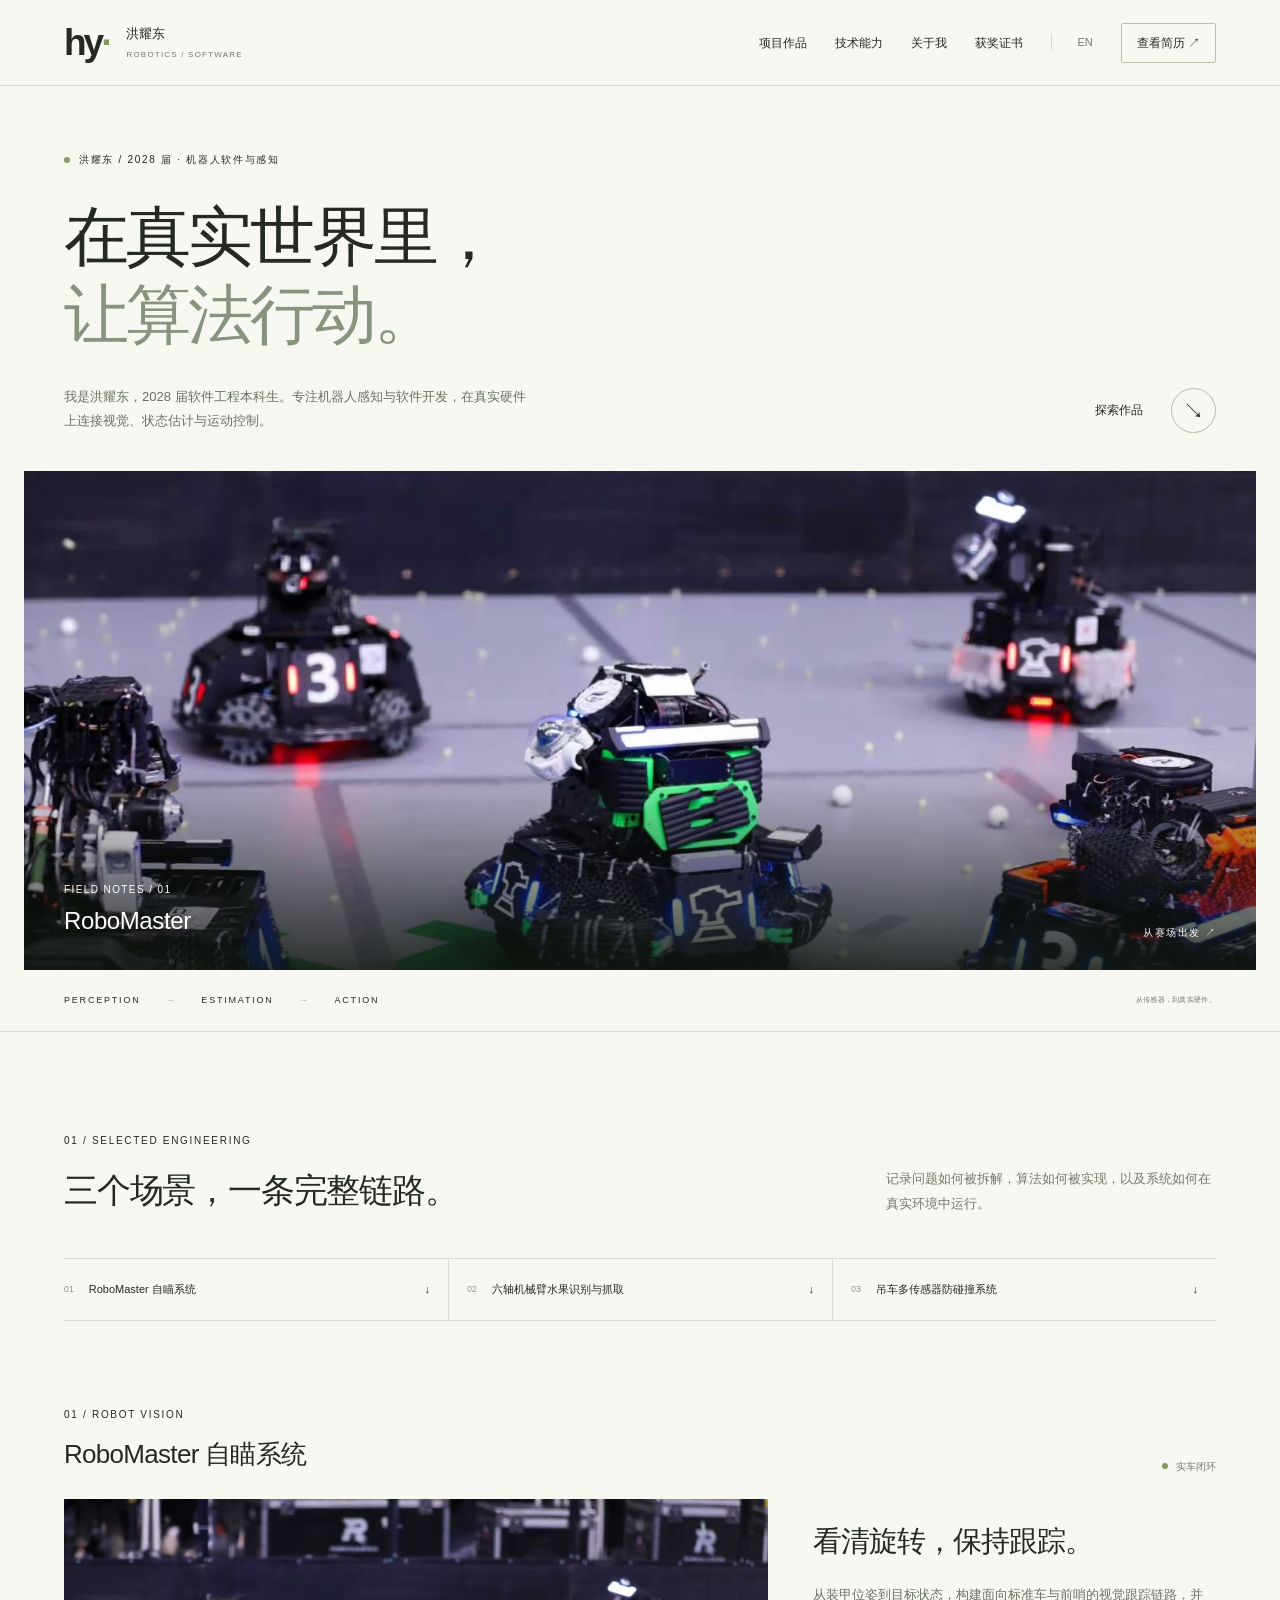
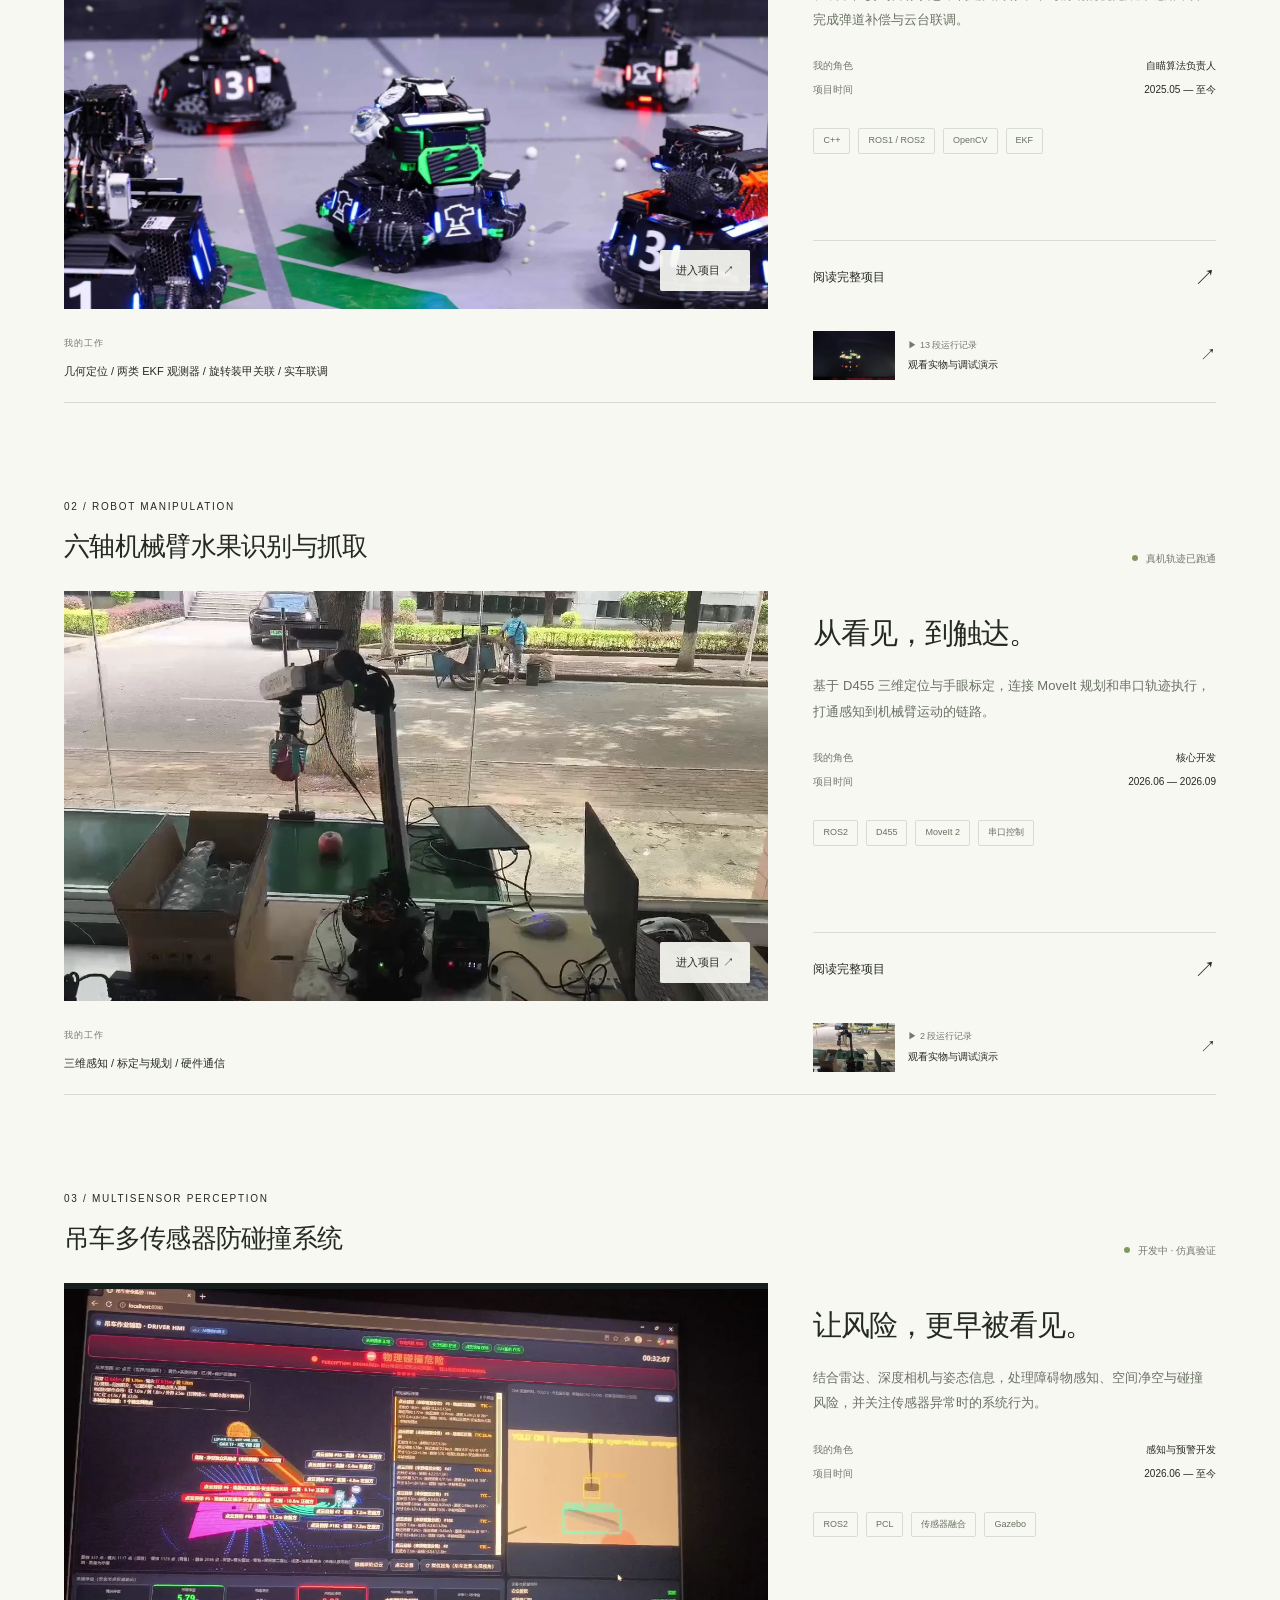
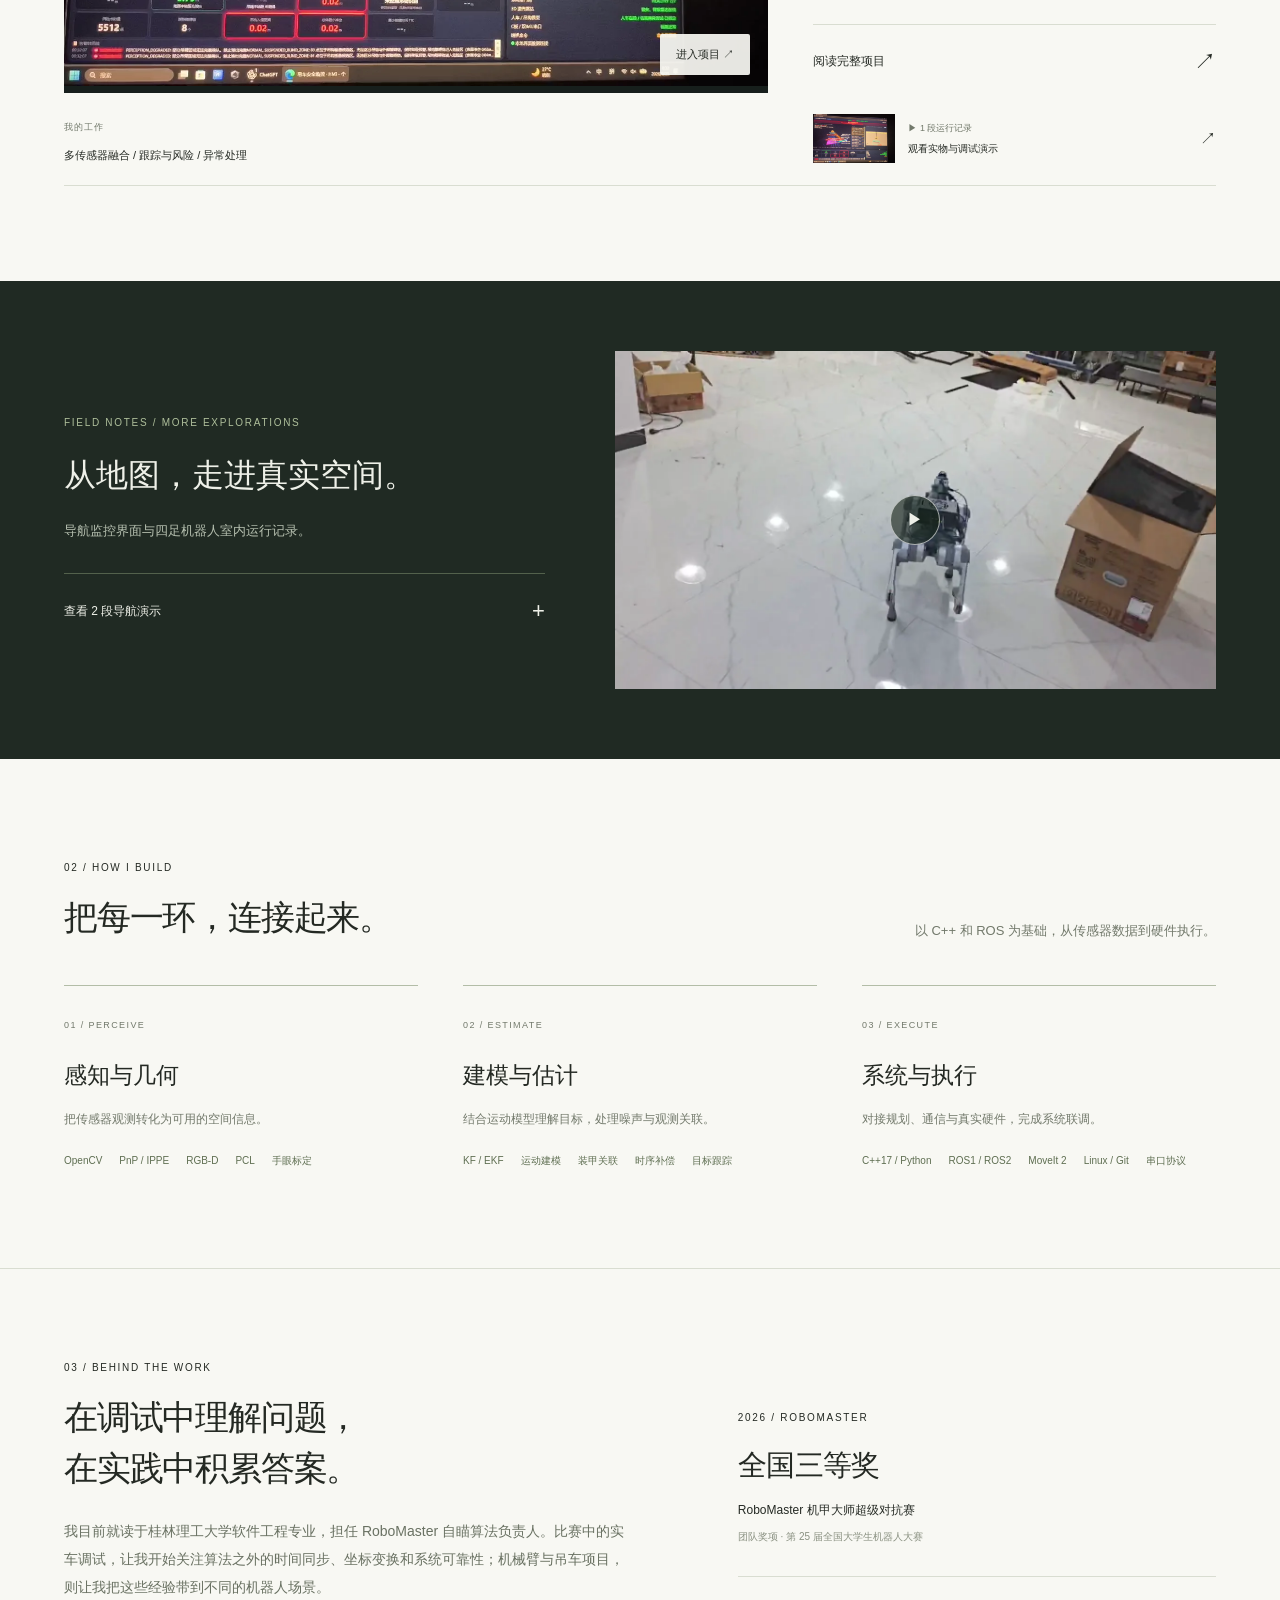
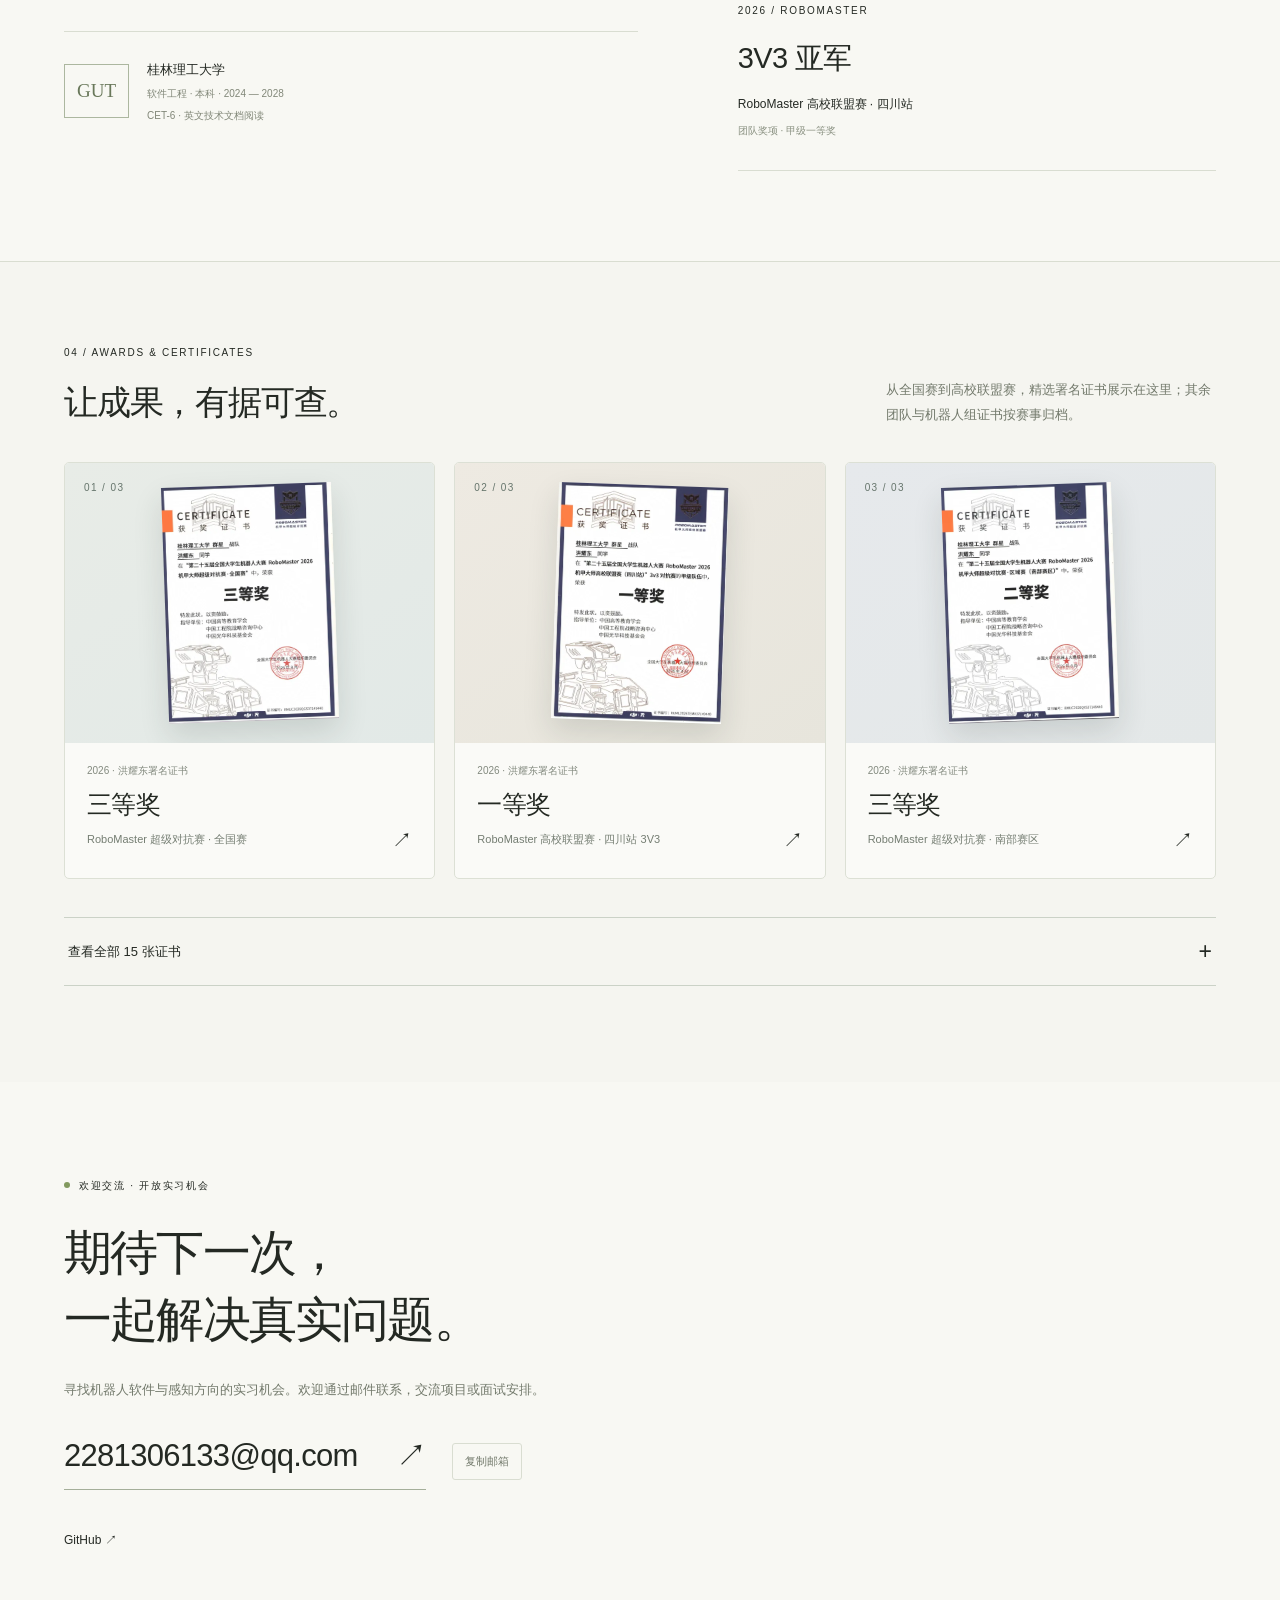
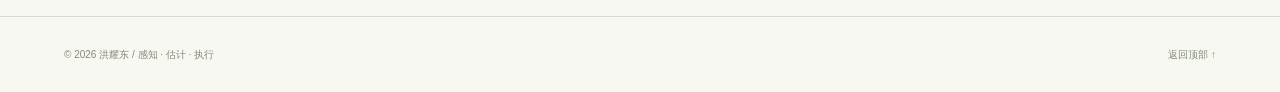
==== commit 2fcf7a62: "Show rotating armor detection first" ====
--- a/index.html
+++ b/index.html
@@ -7,7 +7,7 @@
     <meta name="description" content="洪耀东，2028 届软件工程本科生。机器人软件与感知作品集：RoboMaster 自瞄、六轴机械臂、多传感器防碰撞。" />
     <meta name="theme-color" content="#fafaf7" />
     <title>洪耀东 — 机器人软件与感知</title>
-    <script type="module" crossorigin src="/assets/index-CnpNxO6O.js"></script>
+    <script type="module" crossorigin src="/assets/index-C64E_5AK.js"></script>
     <link rel="stylesheet" crossorigin href="/assets/index-J523DbDV.css">
   </head>
   <body>
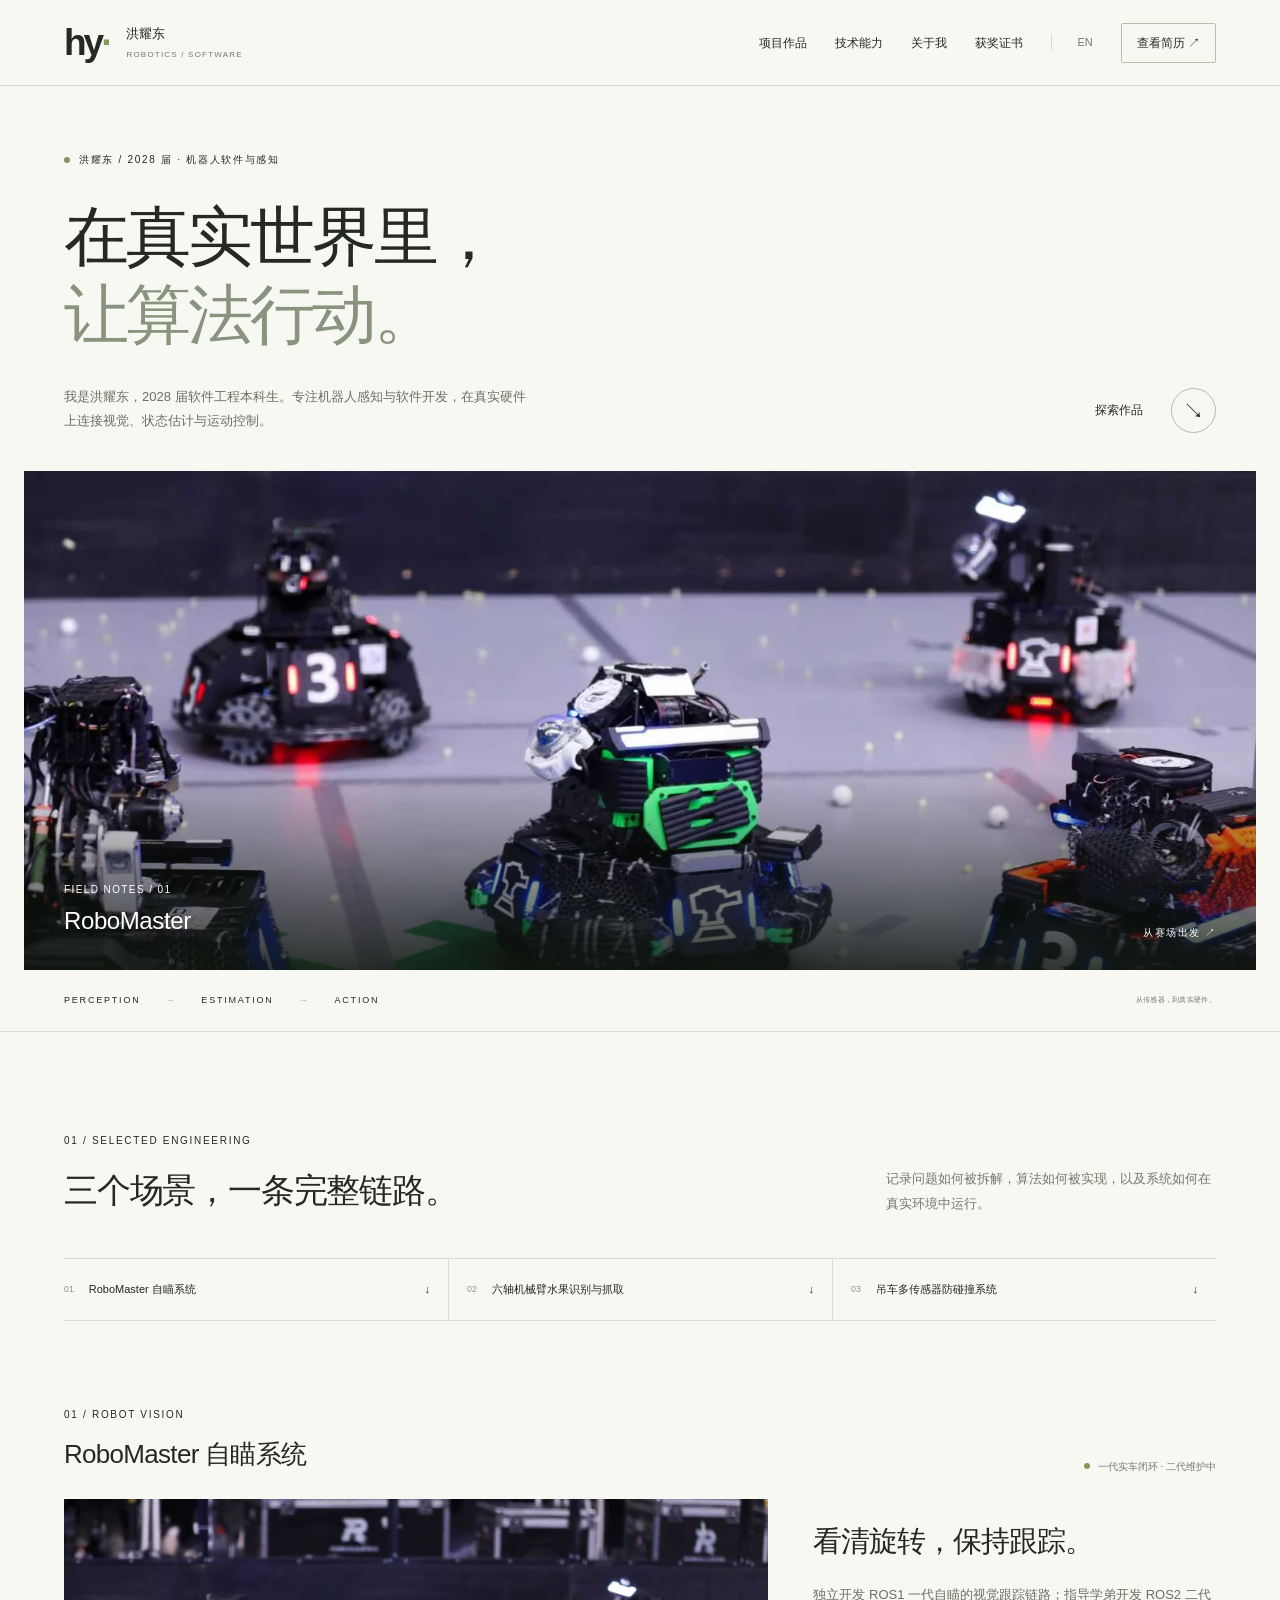
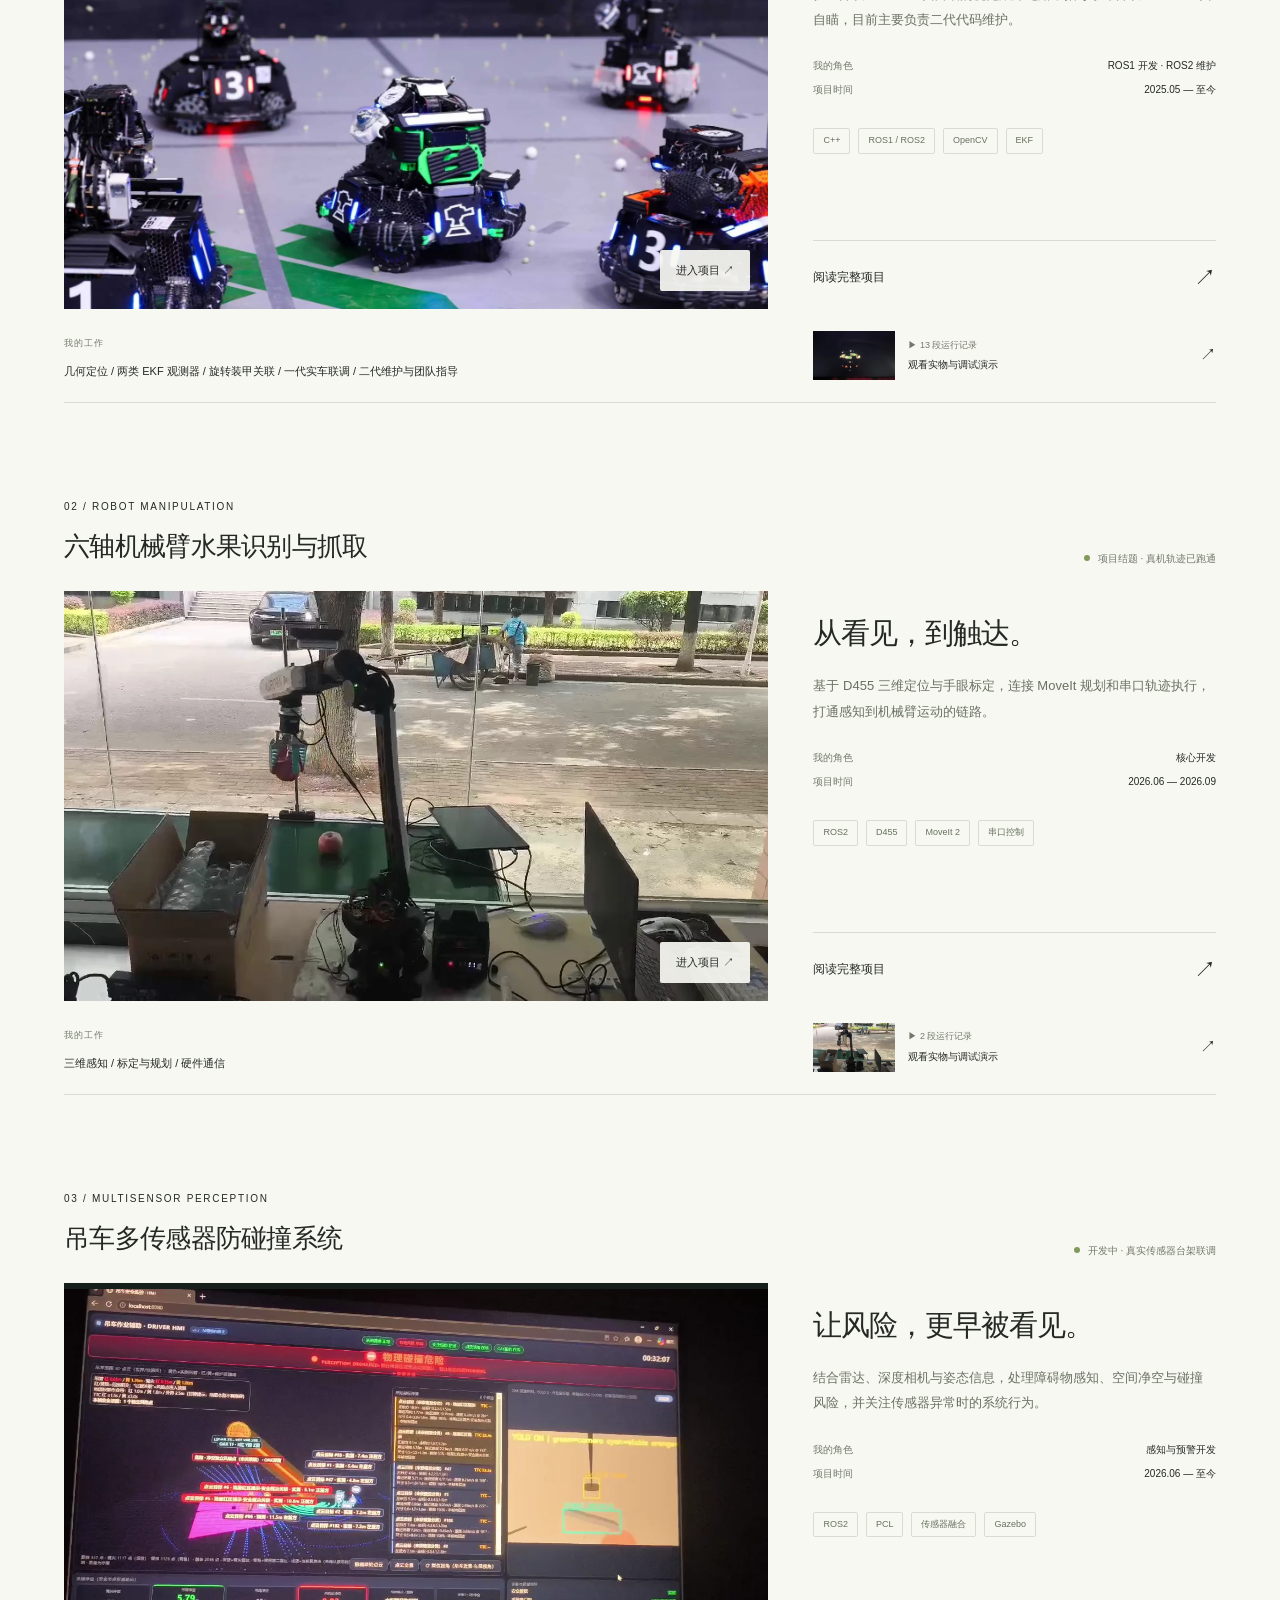
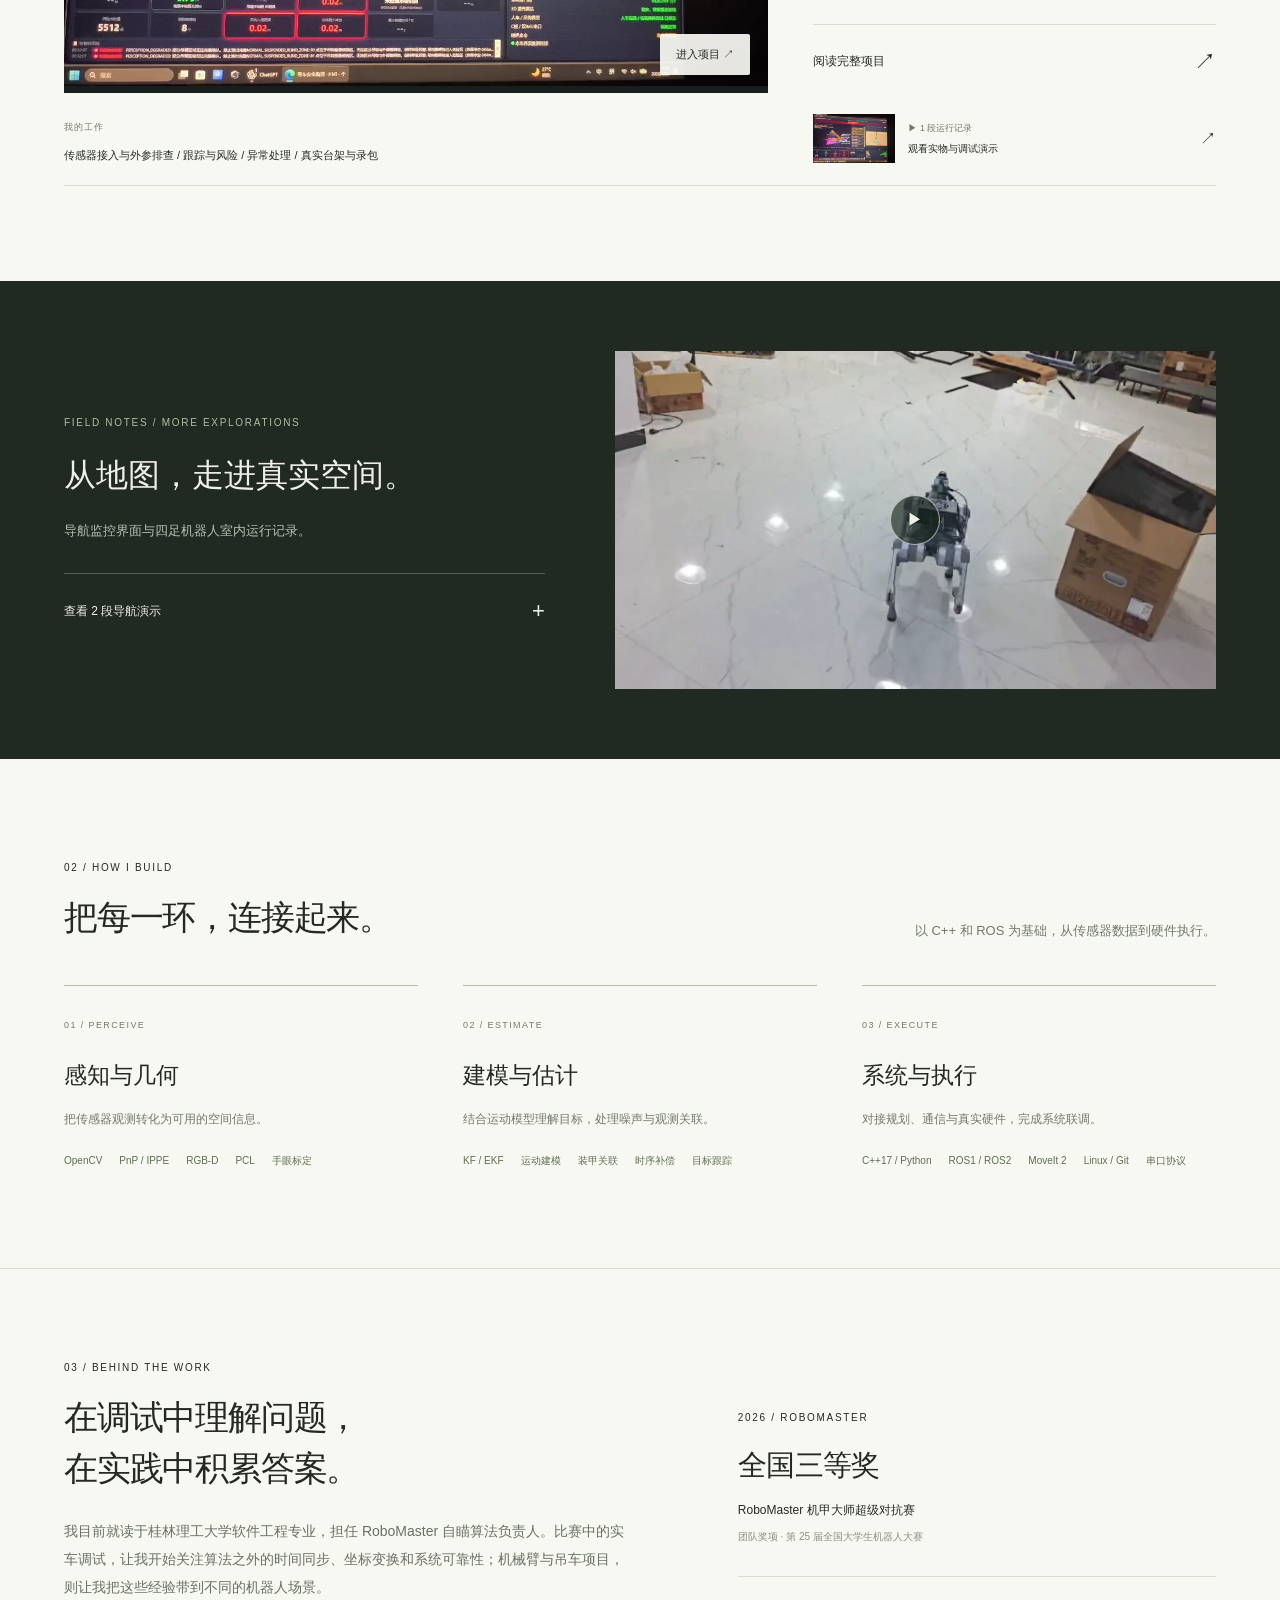
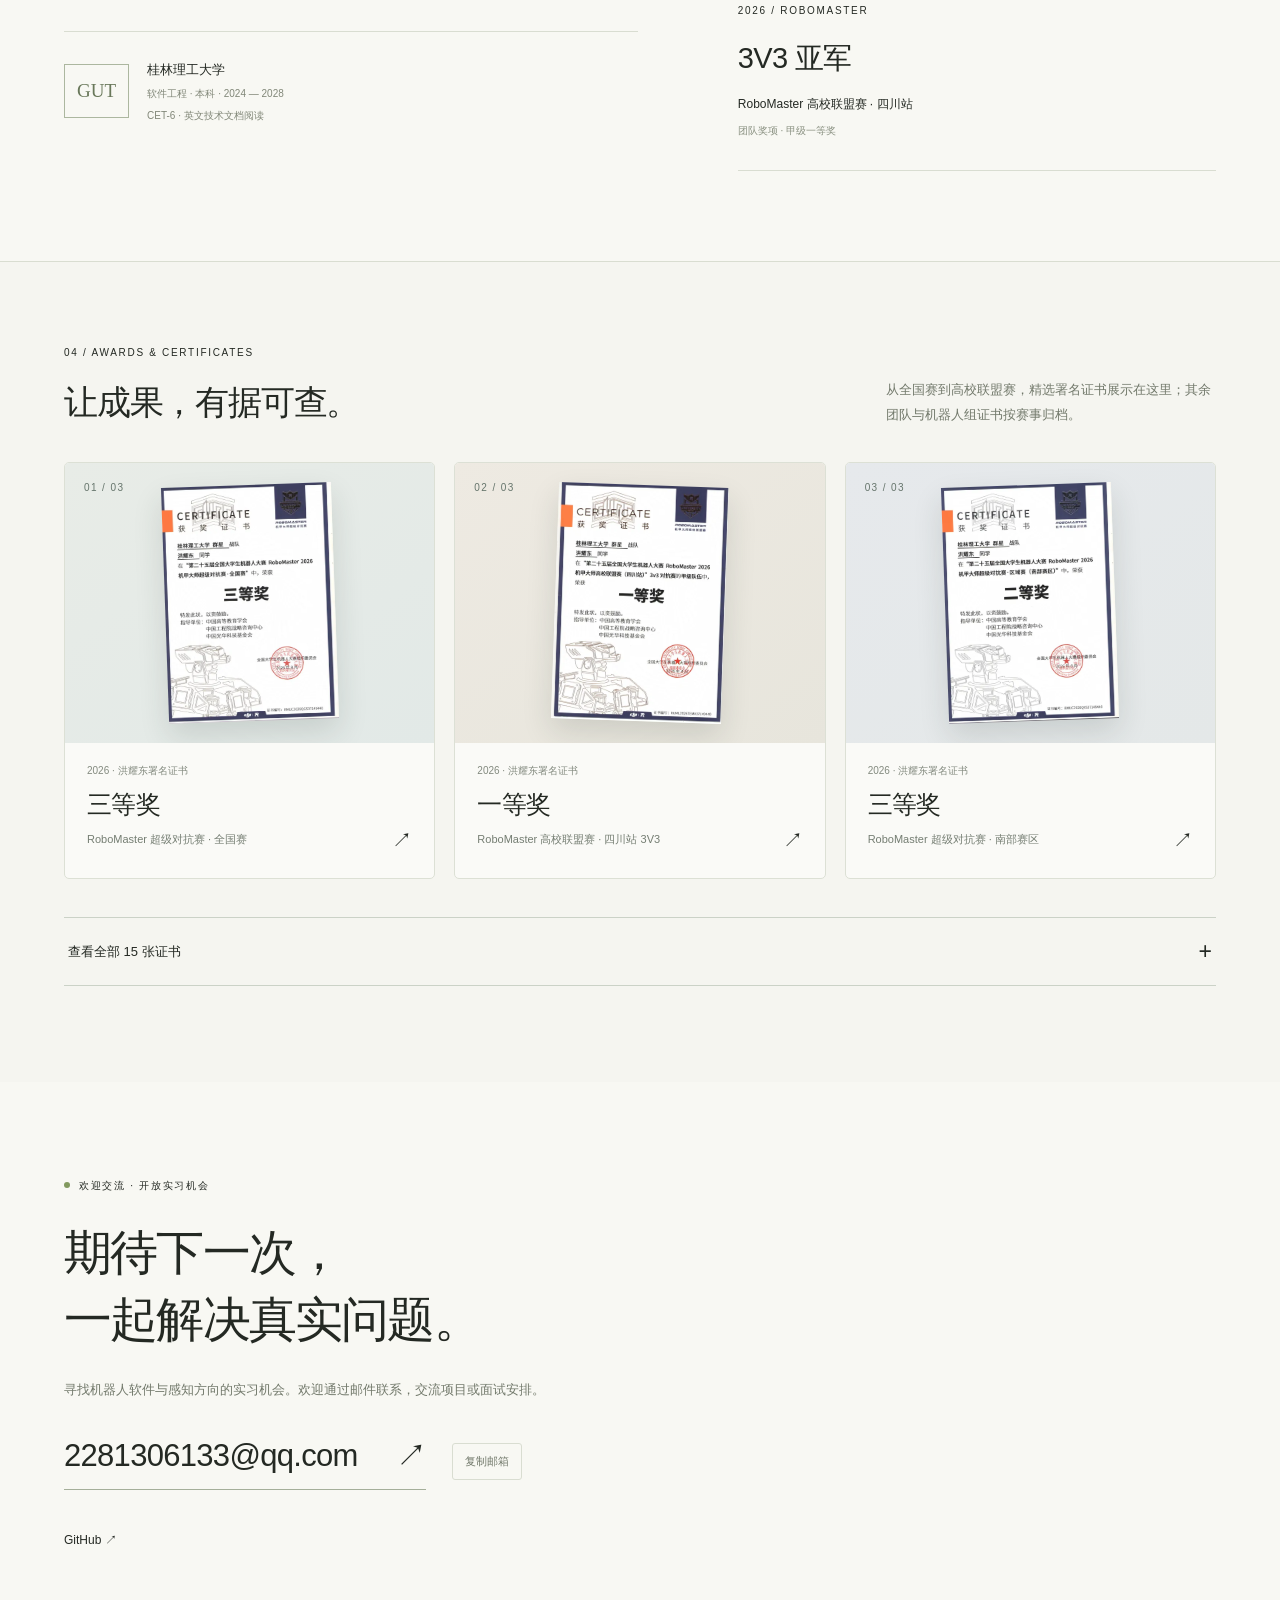
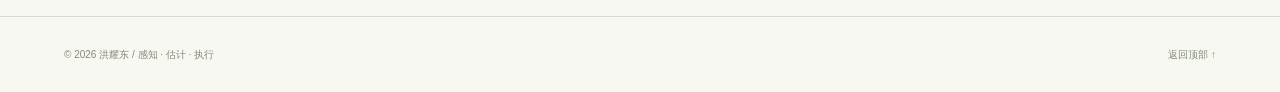
==== commit dec272b2: "Update resume and project attribution" ====
--- a/index.html
+++ b/index.html
@@ -7,7 +7,7 @@
     <meta name="description" content="洪耀东，2028 届软件工程本科生。机器人软件与感知作品集：RoboMaster 自瞄、六轴机械臂、多传感器防碰撞。" />
     <meta name="theme-color" content="#fafaf7" />
     <title>洪耀东 — 机器人软件与感知</title>
-    <script type="module" crossorigin src="/assets/index-C64E_5AK.js"></script>
+    <script type="module" crossorigin src="/assets/index-0a85a010.js"></script>
     <link rel="stylesheet" crossorigin href="/assets/index-J523DbDV.css">
   </head>
   <body>
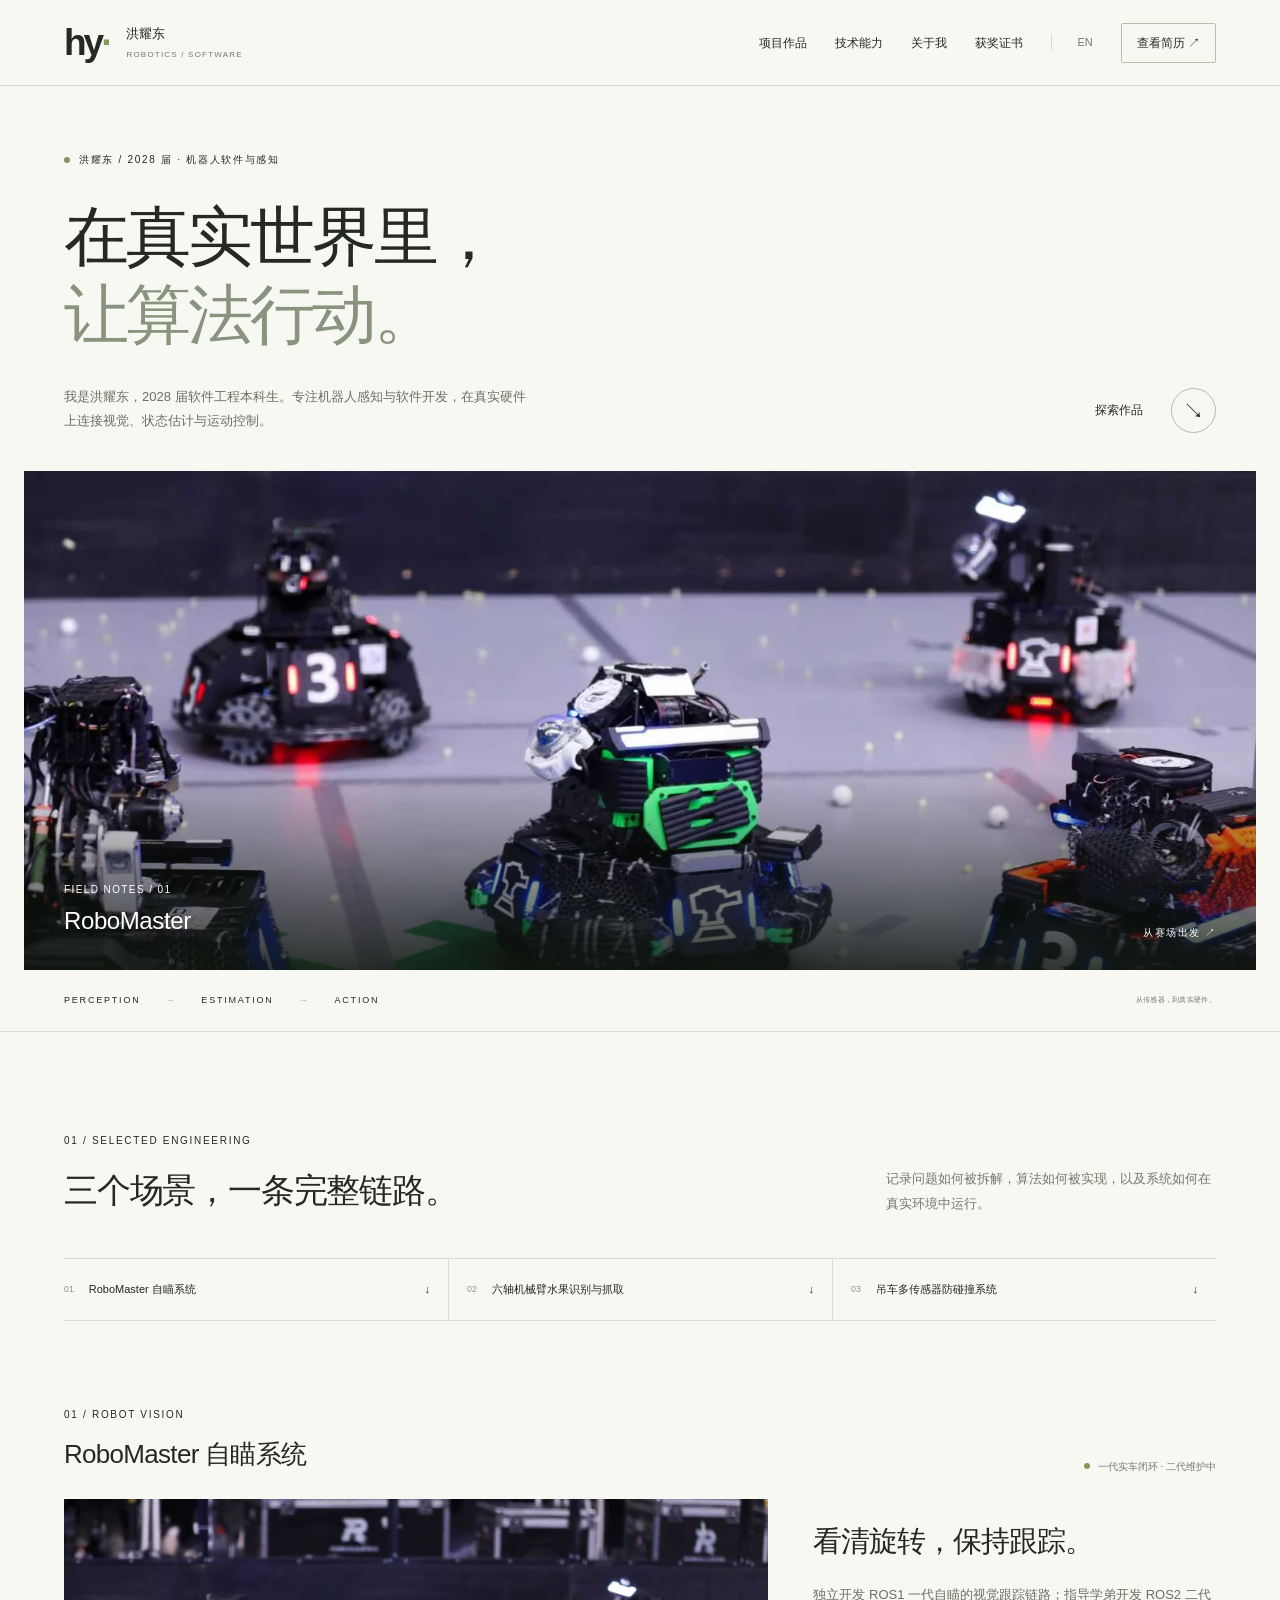
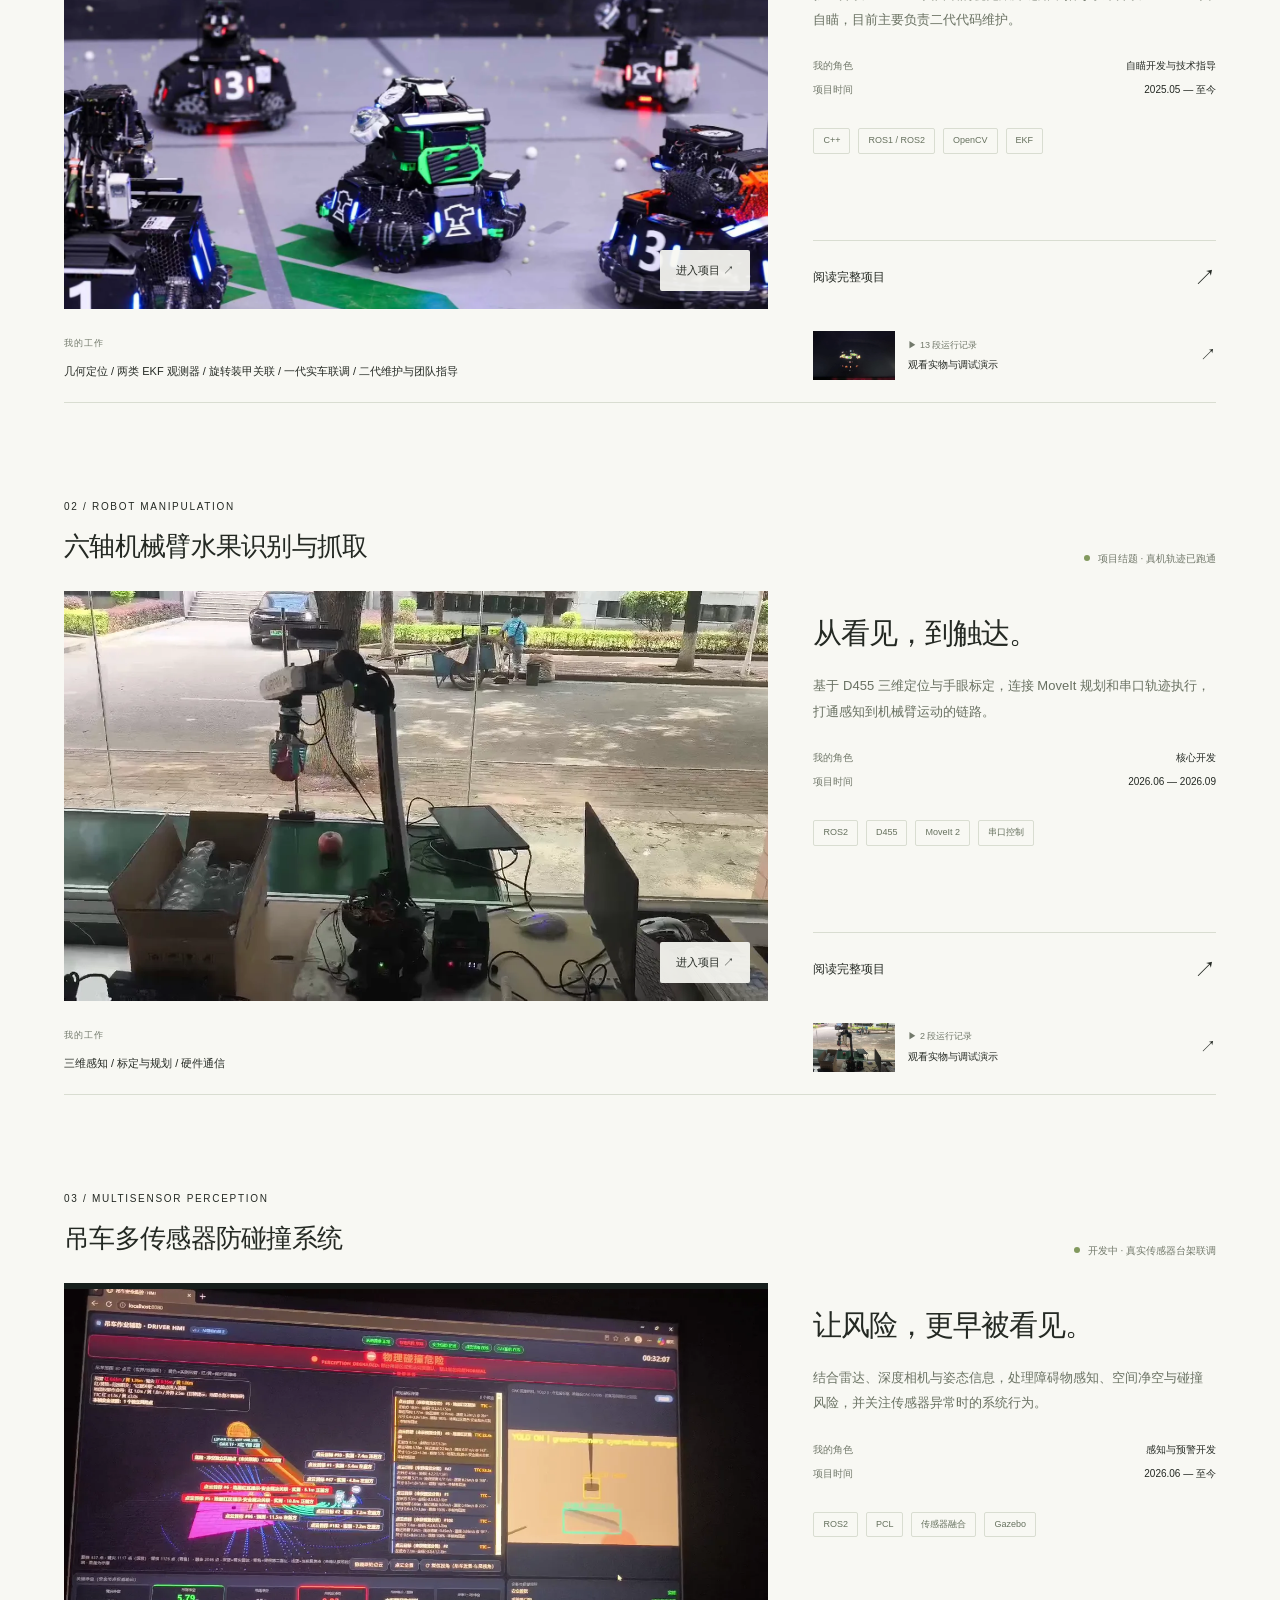
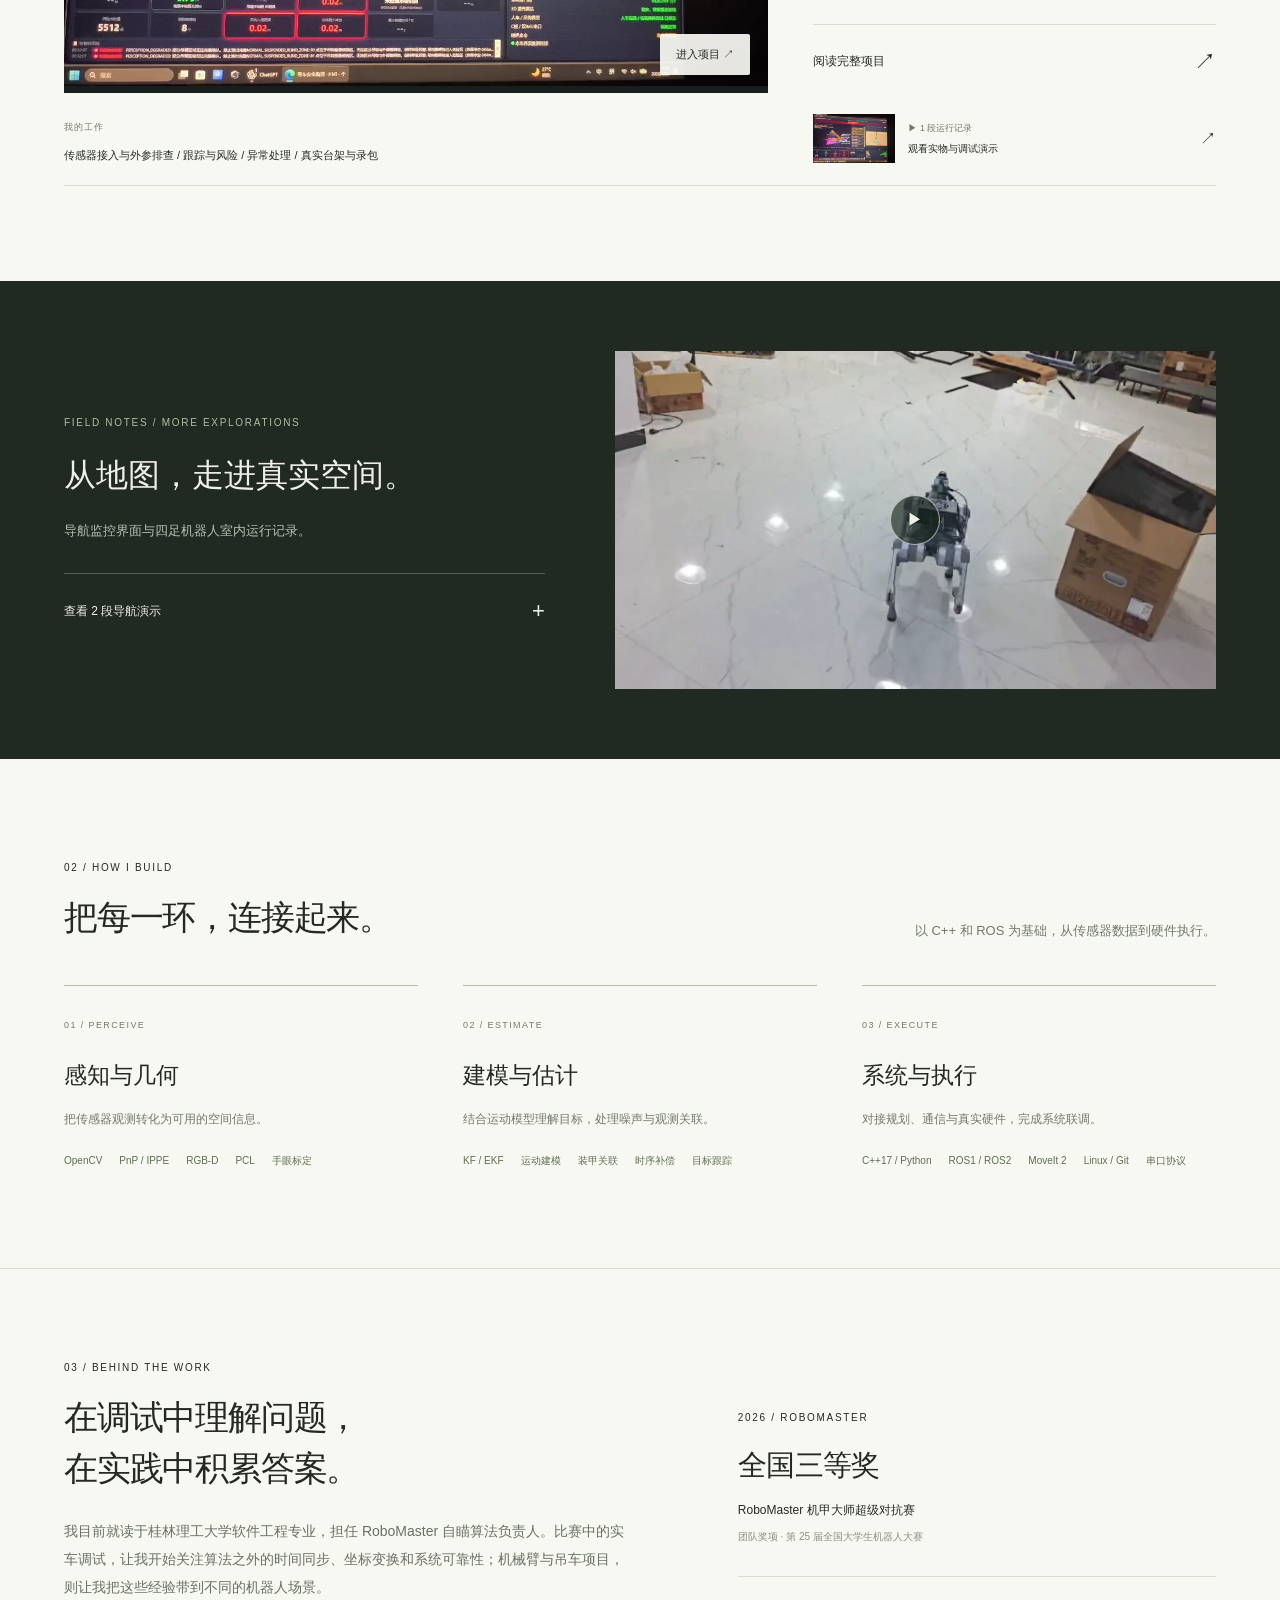
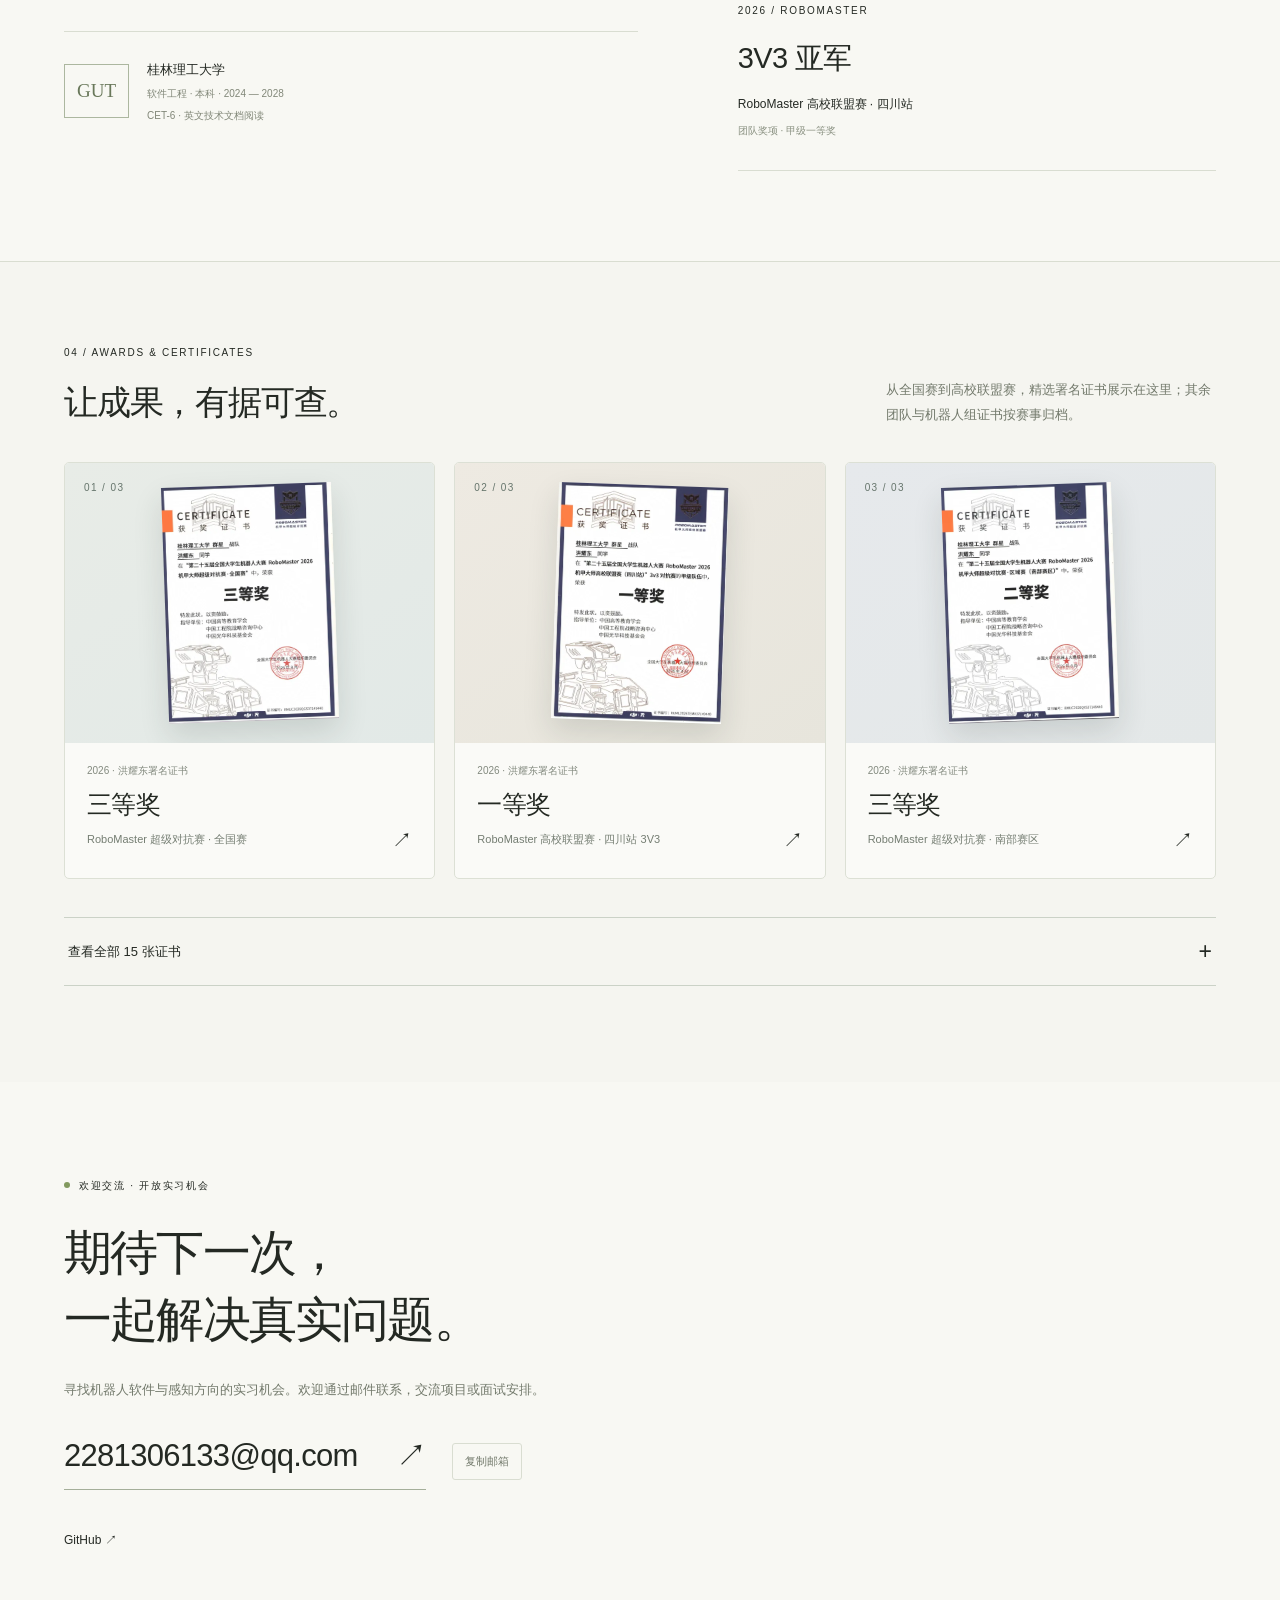
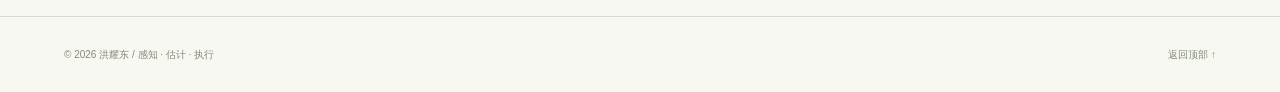
==== commit 0707bb8b: "Refine auto-aim role title in resume" ====
--- a/index.html
+++ b/index.html
@@ -7,7 +7,7 @@
     <meta name="description" content="洪耀东，2028 届软件工程本科生。机器人软件与感知作品集：RoboMaster 自瞄、六轴机械臂、多传感器防碰撞。" />
     <meta name="theme-color" content="#fafaf7" />
     <title>洪耀东 — 机器人软件与感知</title>
-    <script type="module" crossorigin src="/assets/index-0a85a010.js"></script>
+    <script type="module" crossorigin src="/assets/index-5d85833a.js"></script>
     <link rel="stylesheet" crossorigin href="/assets/index-J523DbDV.css">
   </head>
   <body>
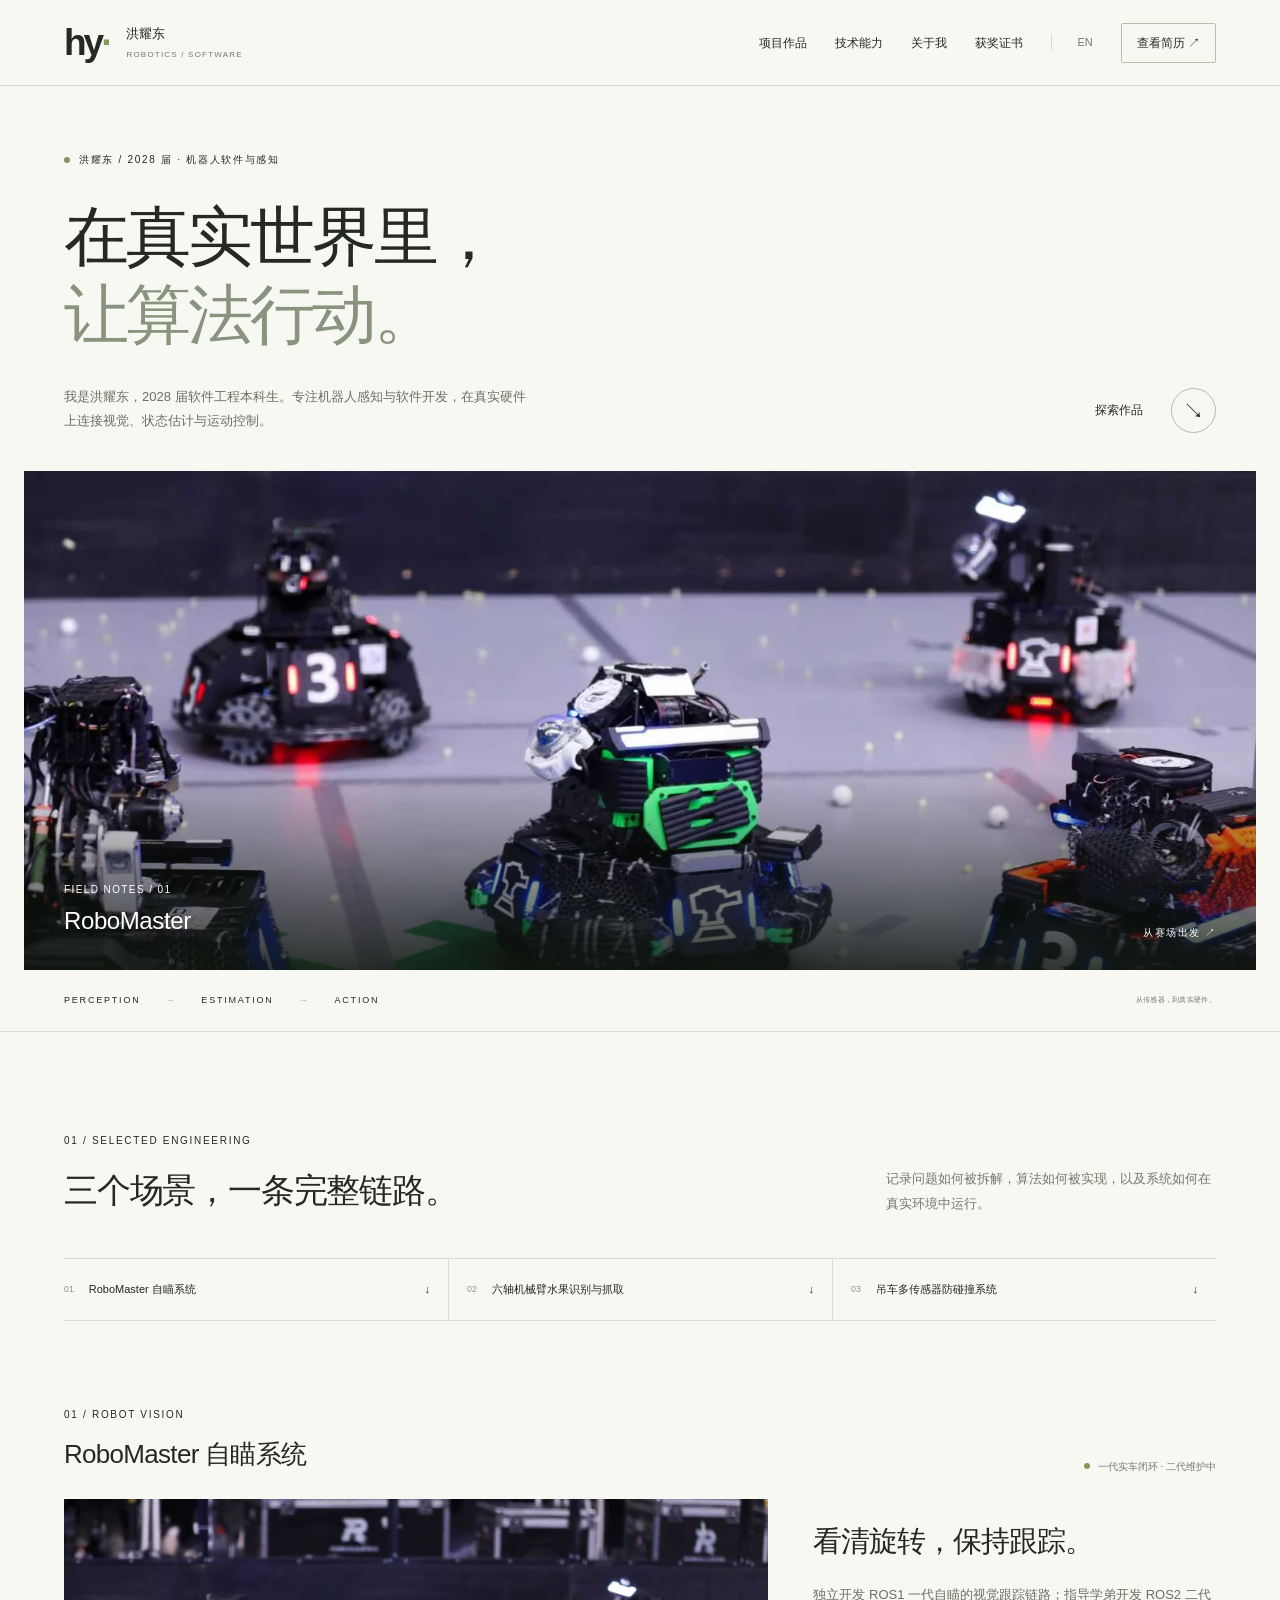
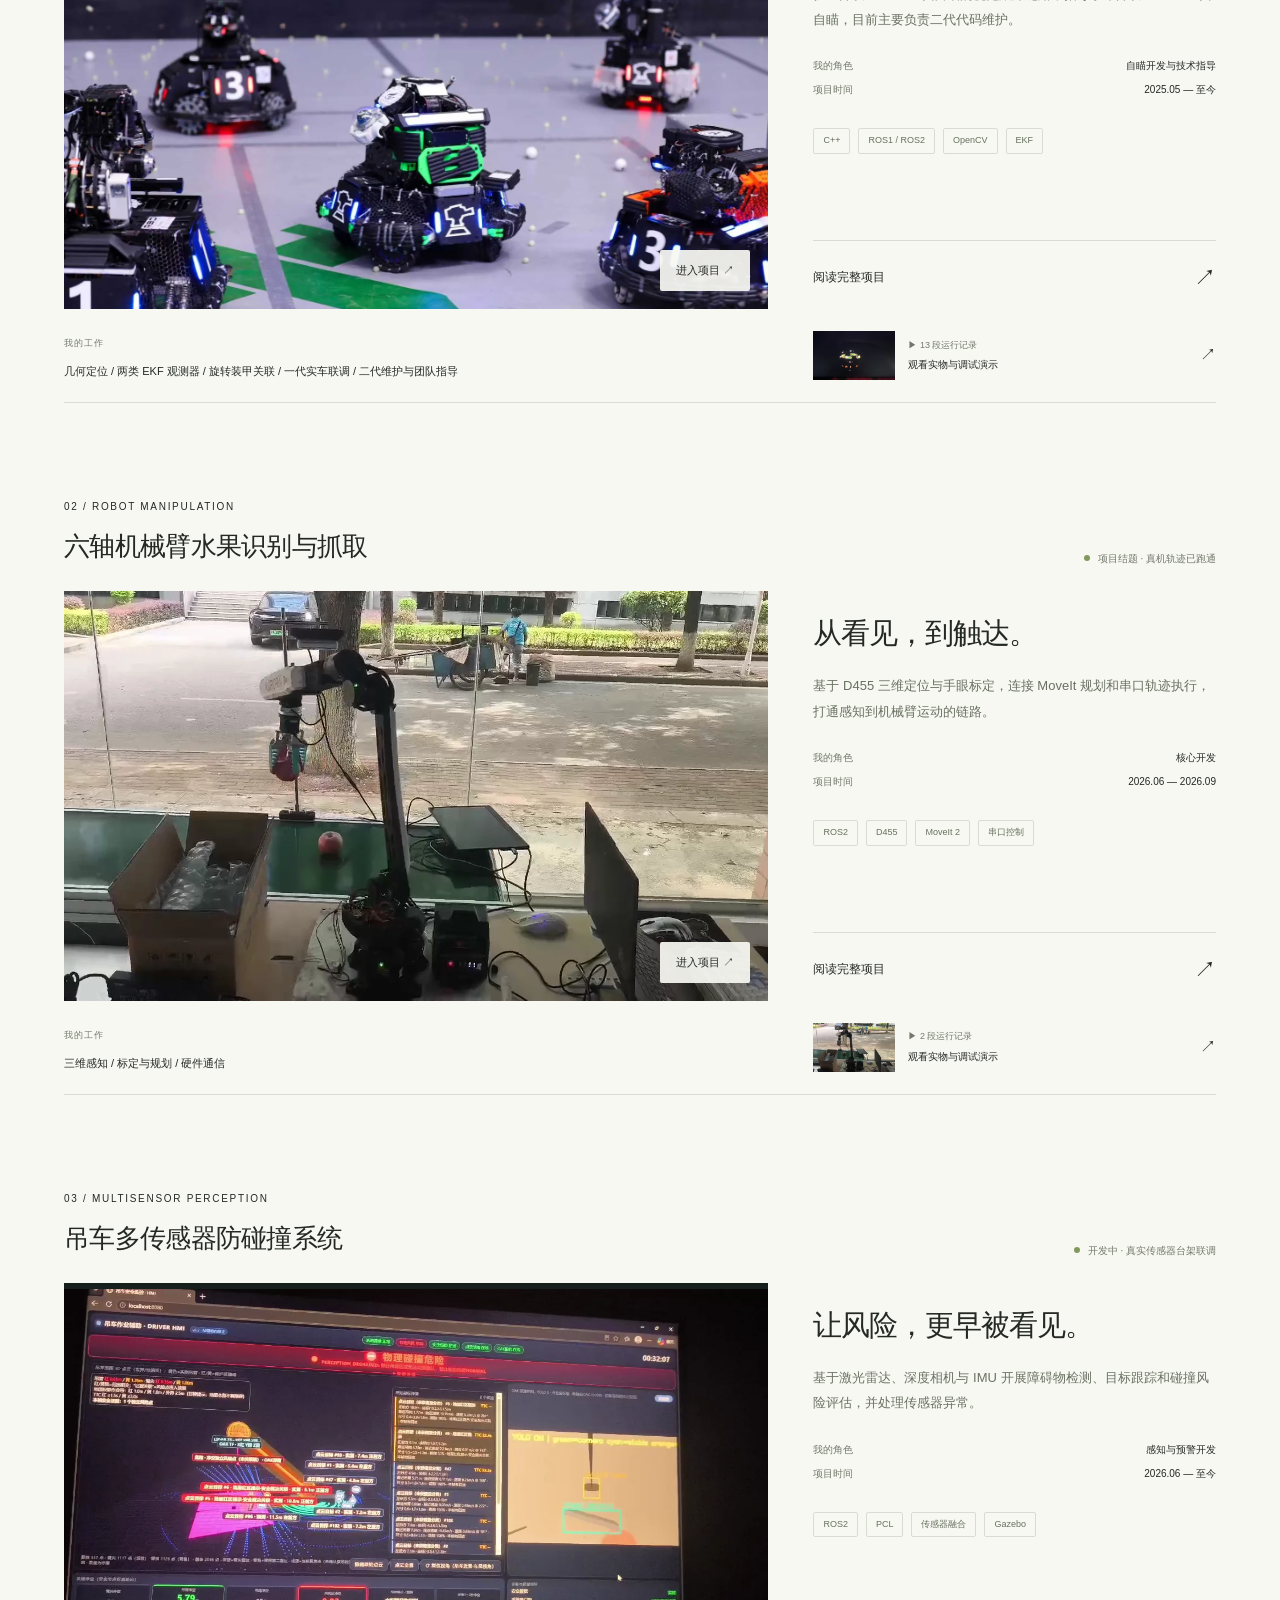
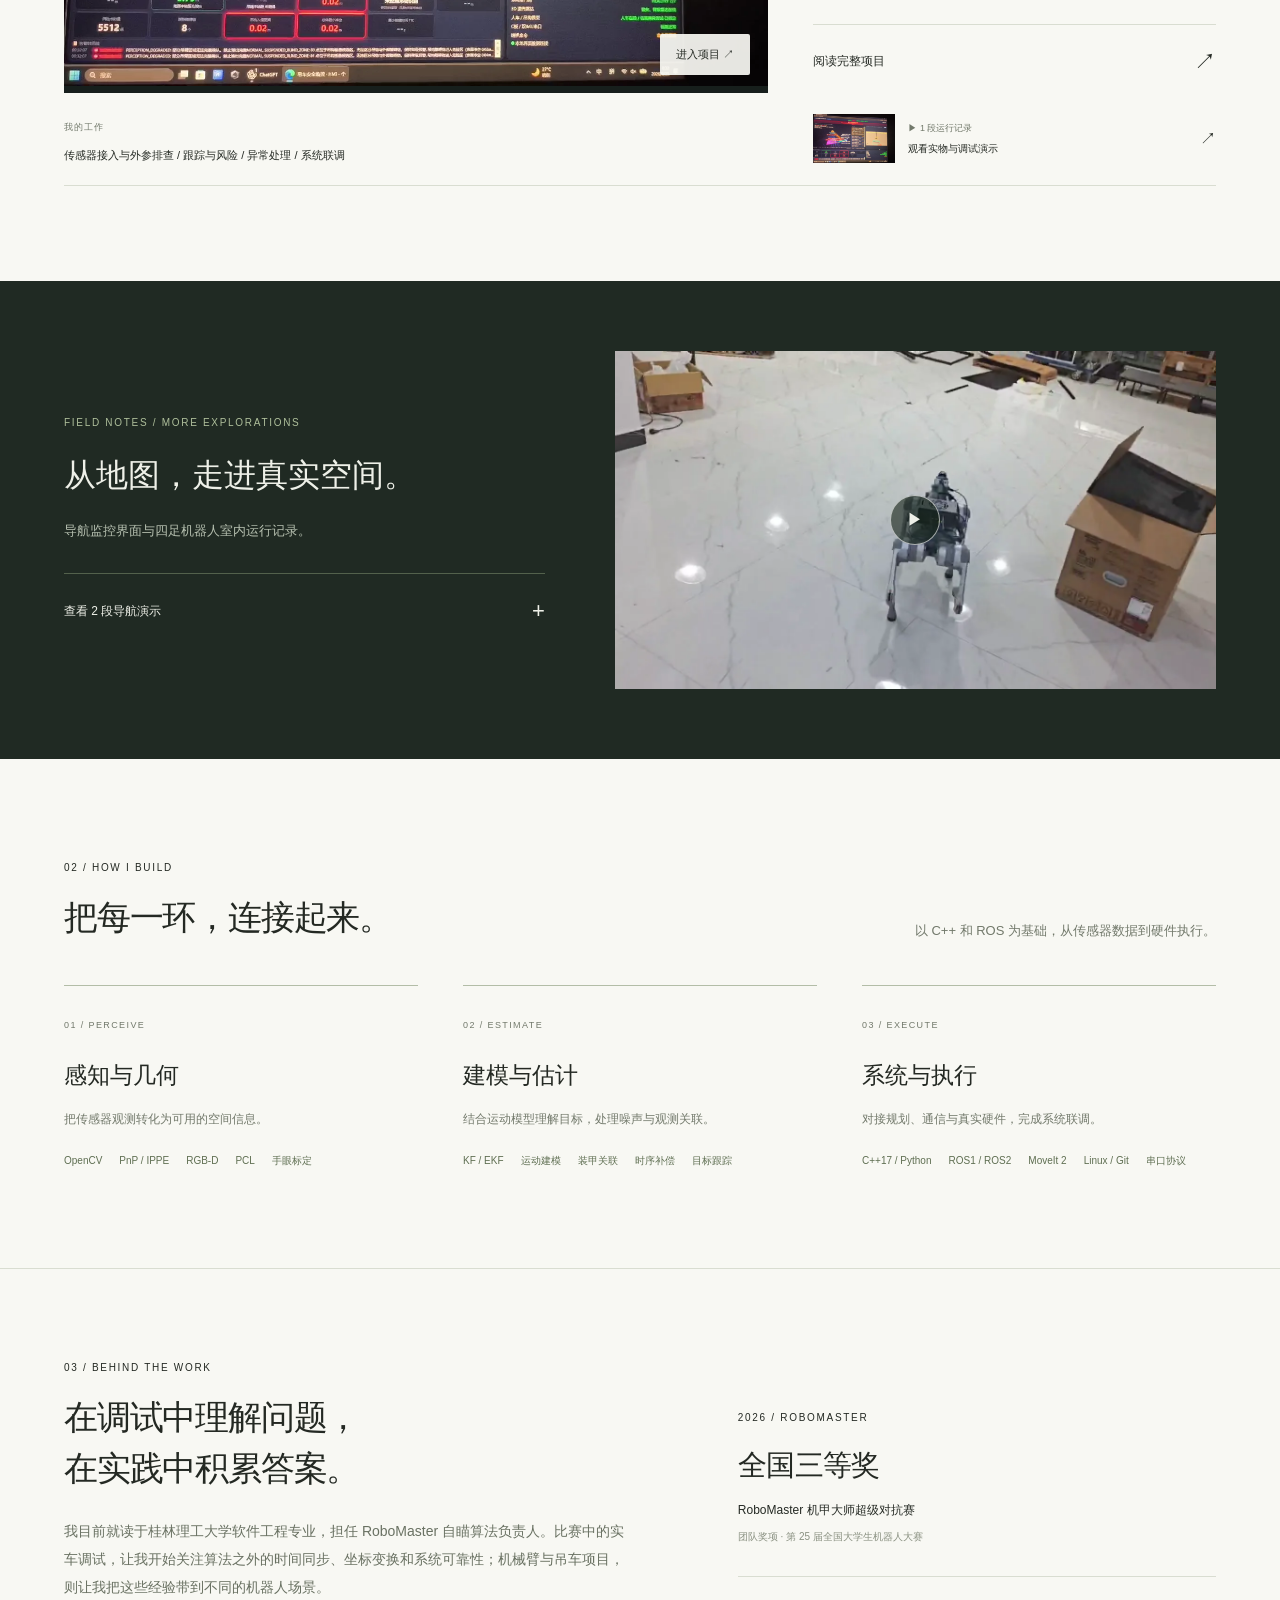
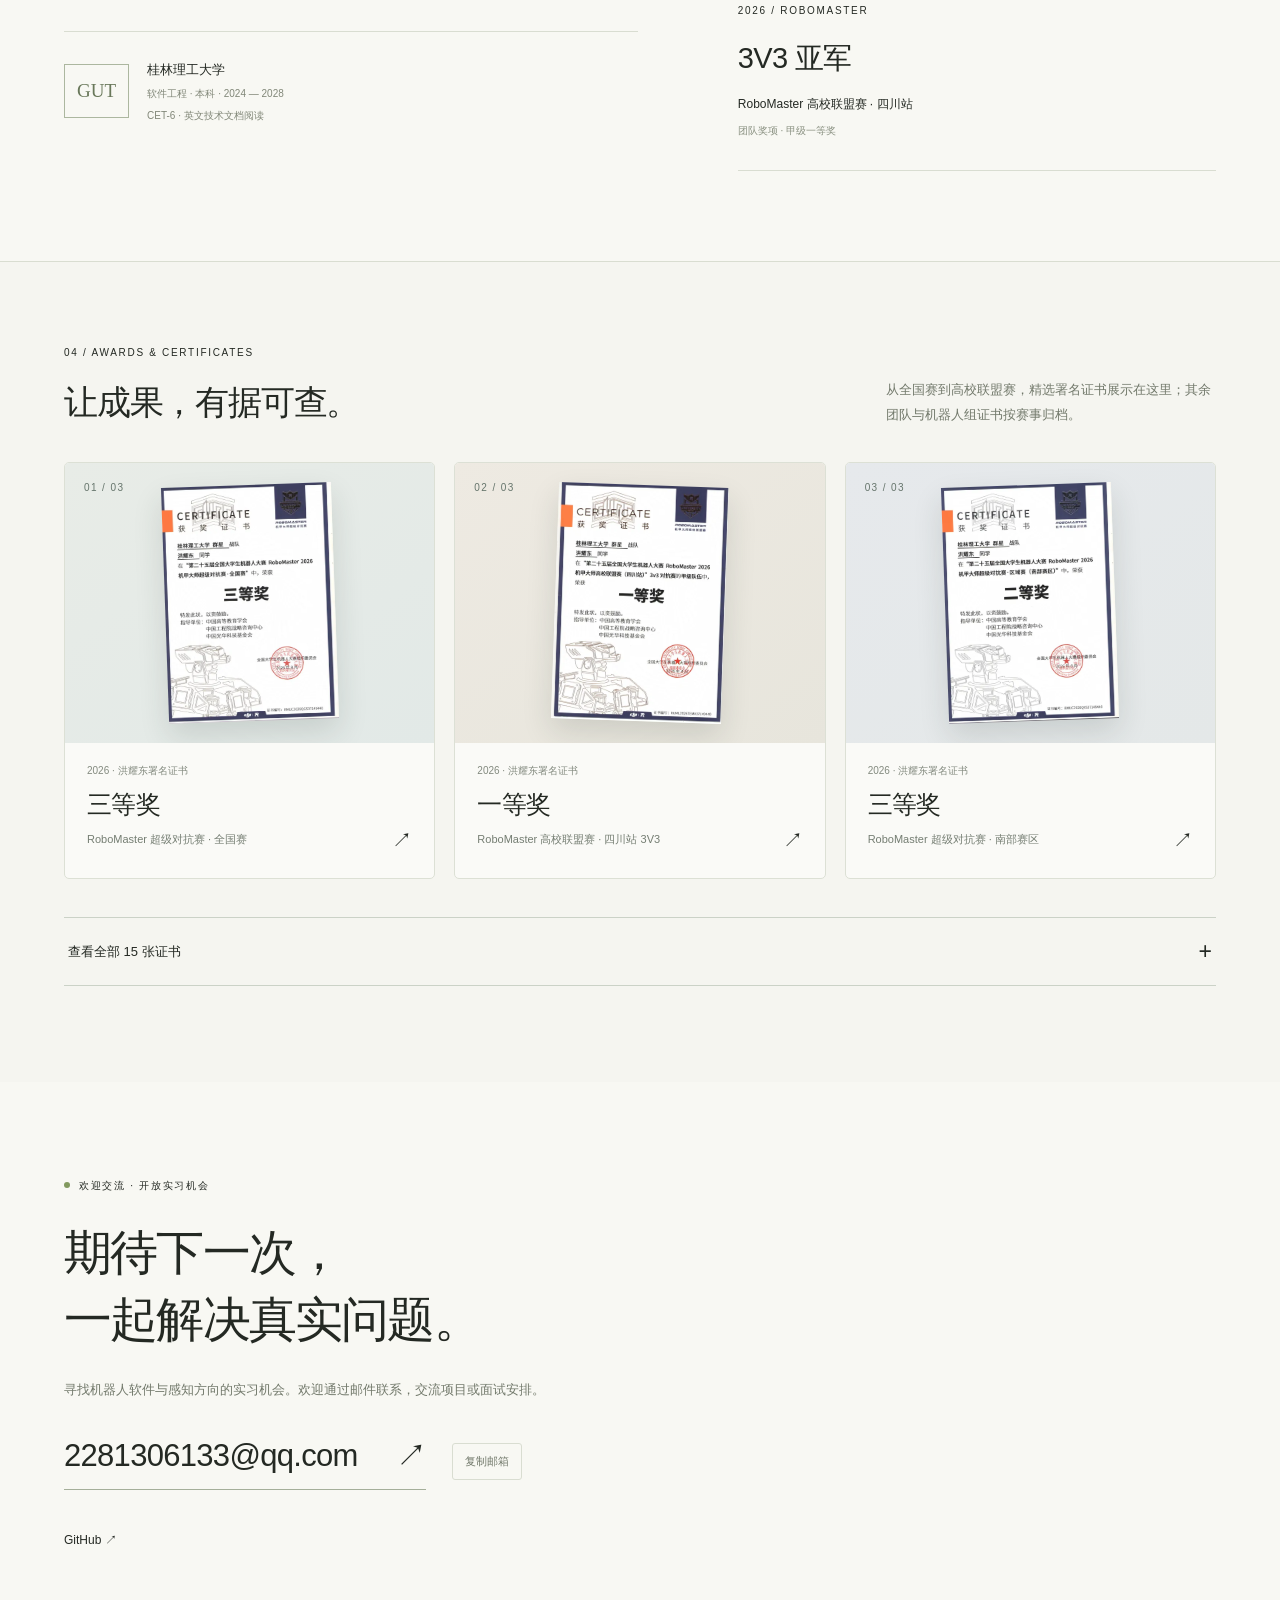
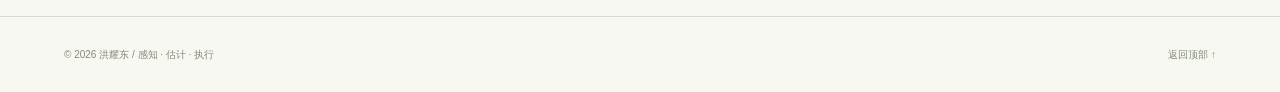
==== commit 24c93b59: "Clarify resume with standard robotics terminology" ====
--- a/index.html
+++ b/index.html
@@ -7,7 +7,7 @@
     <meta name="description" content="洪耀东，2028 届软件工程本科生。机器人软件与感知作品集：RoboMaster 自瞄、六轴机械臂、多传感器防碰撞。" />
     <meta name="theme-color" content="#fafaf7" />
     <title>洪耀东 — 机器人软件与感知</title>
-    <script type="module" crossorigin src="/assets/index-5d85833a.js"></script>
+    <script type="module" crossorigin src="/assets/index-8ea13468.js"></script>
     <link rel="stylesheet" crossorigin href="/assets/index-J523DbDV.css">
   </head>
   <body>
